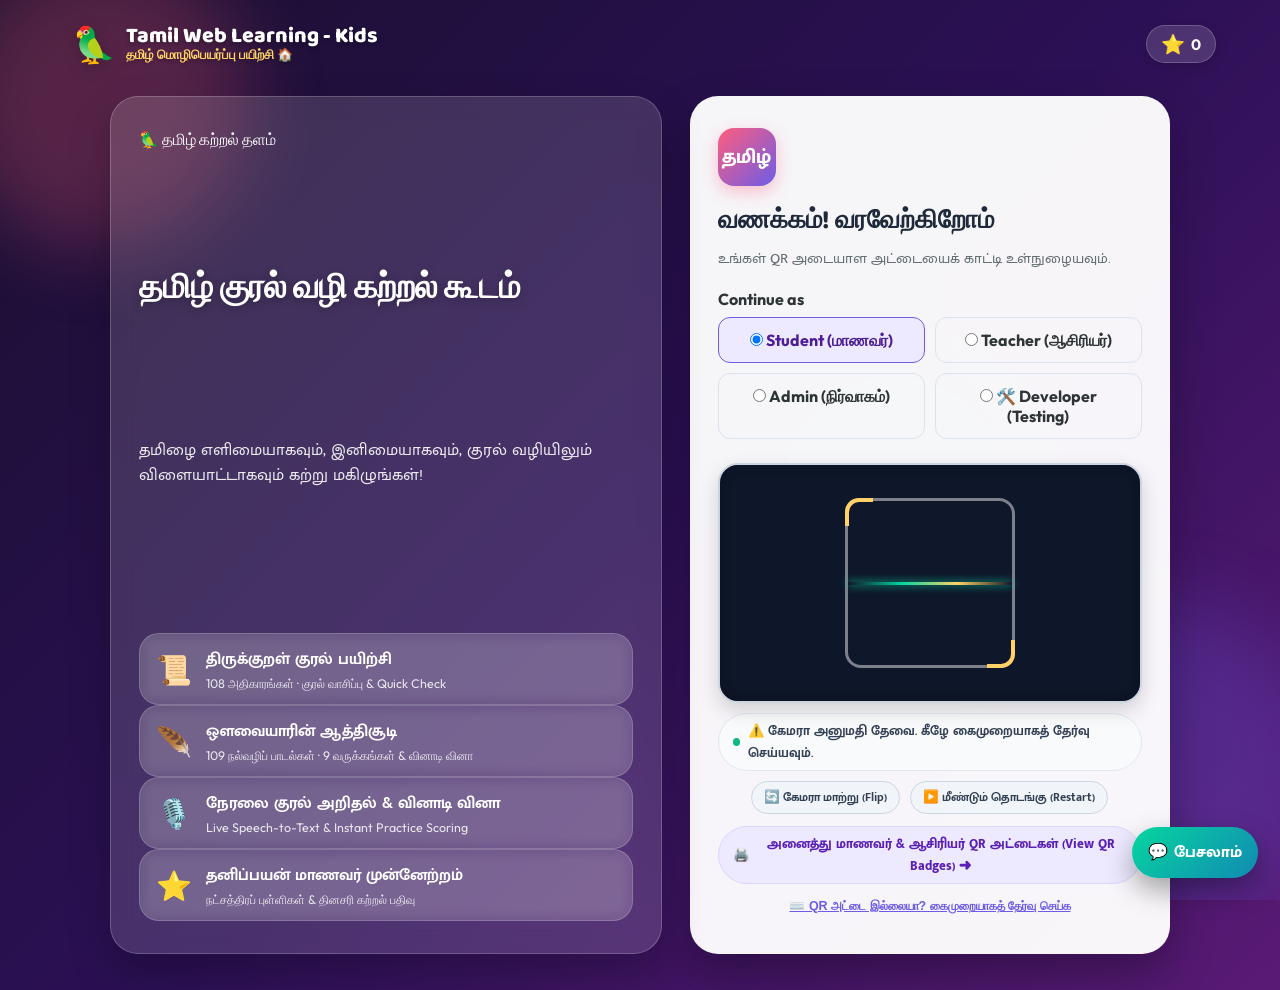
==== index.html @ 30276e11 "Clarify discard-upload controls for teachers and admins" ====
<!DOCTYPE html>
<html lang="ta">
<head>
  <meta charset="UTF-8">
  <meta name="viewport" content="width=device-width, initial-scale=1.0, maximum-scale=1.0, user-scalable=no">
  <meta name="referrer" content="no-referrer">
  <title>Tamil Translate for Kids | தமிழ் குரல் மொழிபெயர்ப்பு</title>
  <meta name="description" content="A fun, voice-interactive Tamil translation learning app for kids aged 7-9 (Grades 1-3). Read English statements and speak the Tamil translation with instant percentage match!">
  <meta name="theme-color" content="#2B1055">

  <!-- CSS Stylesheet -->
  <link rel="stylesheet" href="css/style.css?v=20261004-tts-v5">

  <!-- Favicon -->
  <link rel="icon" href="data:image/svg+xml,<svg xmlns=%22http://www.w3.org/2000/svg%22 viewBox=%220 0 100 100%22><text y=%22.9em%22 font-size=%2290%22>🦜</text></svg>">
</head>
<body>
  <!-- Floating Ambient Bubbles -->
  <div class="bg-bubbles">
    <div class="bubble bubble-1"></div>
    <div class="bubble bubble-2"></div>
    <div class="bubble bubble-3"></div>
  </div>

  <!-- Confetti Canvas -->
  <canvas id="confetti-canvas"></canvas>

  <div class="app-container">
    <!-- Top Header (Clickable Brand to go to Home/Page 1) -->
    <header class="app-header">
      <div class="brand-box" id="brand-home-btn" title="முகப்பு பக்கத்திற்கு செல்ல (Go to Home)">
        <div class="brand-icon">🦜</div>
        <div class="brand-title">
          Tamil Web Learning - Kids
          <span>தமிழ் மொழிபெயர்ப்பு பயிற்சி 🏠</span>
        </div>
      </div>
      <div class="header-right-tools">
        <div class="score-badge" title="Total Stars Earned">
          <span class="star-icon">⭐</span>
          <span id="total-stars-count">0</span>
        </div>
        <button class="header-logout-btn" id="logout-btn" type="button" hidden>Sign out</button>
      </div>
    </header>

    <!-- ================= LOGIN SCREEN (SPLIT 2-COLUMN LAYOUT) ================= -->
    <section class="screen active" id="screen-login">
      <div class="login-layout-wrapper">
        <!-- Left Side: Hero Showcase & Welcome Details -->
        <div class="login-hero-card">
          <div class="login-hero-badge">🦜 தமிழ் கற்றல் தளம்</div>
          <h1 class="login-hero-title">தமிழ் குரல் வழி கற்றல் கூடம்</h1>
          <p class="login-hero-sub">தமிழை எளிமையாகவும், இனிமையாகவும், குரல் வழியிலும் விளையாட்டாகவும் கற்று மகிழுங்கள்!</p>

          <div class="login-hero-features">
            <div class="hero-feature-item">
              <span class="feature-icon">📜</span>
              <div>
                <strong>திருக்குறள் குரல் பயிற்சி</strong>
                <small>108 அதிகாரங்கள் · குரல் வாசிப்பு & Quick Check</small>
              </div>
            </div>
            <div class="hero-feature-item">
              <span class="feature-icon">🪶</span>
              <div>
                <strong>ஔவையாரின் ஆத்திசூடி</strong>
                <small>109 நல்வழிப் பாடல்கள் · 9 வருக்கங்கள் & வினாடி வினா</small>
              </div>
            </div>
            <div class="hero-feature-item">
              <span class="feature-icon">🎙️</span>
              <div>
                <strong>நேரலை குரல் அறிதல் & வினாடி வினா</strong>
                <small>Live Speech-to-Text & Instant Practice Scoring</small>
              </div>
            </div>
            <div class="hero-feature-item">
              <span class="feature-icon">⭐</span>
              <div>
                <strong>தனிப்பயன் மாணவர் முன்னேற்றம்</strong>
                <small>நட்சத்திரப் புள்ளிகள் & தினசரி கற்றல் பதிவு</small>
              </div>
            </div>
          </div>
        </div>

        <!-- Right Side: Neat Login Form Card with Camera QR Scanner -->
        <main class="login-card">
          <div class="login-mark">தமிழ்</div>
          <h2 class="login-card-title">வணக்கம்! வரவேற்கிறோம்</h2>
          <p class="login-card-sub" id="login-card-sub">உங்கள் QR அடையாள அட்டையைக் காட்டி உள்நுழையவும்.</p>
          <fieldset class="role-picker">
            <legend>Continue as</legend>
            <label><input type="radio" name="user-role" value="student" checked> <span>Student (மாணவர்)</span></label>
            <label><input type="radio" name="user-role" value="teacher"> <span>Teacher (ஆசிரியர்)</span></label>
            <label><input type="radio" name="user-role" value="admin"> <span>Admin (நிர்வாகம்)</span></label>
            <label><input type="radio" name="user-role" value="developer"> <span>🛠️ Developer (Testing)</span></label>
          </fieldset>

          <!-- Student Camera QR Scanner Panel -->
          <div id="student-qr-panel">
            <div class="qr-scanner-viewport" id="qr-scanner-viewport">
              <video id="qr-video" playsinline muted autoplay></video>
              <canvas id="qr-canvas" style="display:none;"></canvas>
              <div class="qr-aim-overlay">
                <div class="qr-aim-corners"></div>
                <div class="qr-scan-laser"></div>
              </div>
            </div>

            <div class="qr-scanner-status-box" id="qr-status-box">
              <span class="qr-pulse-dot"></span>
              <span id="qr-scan-status">📸 கேமராவில் உங்கள் QR அடையாள அட்டையைக் காட்டவும்...</span>
            </div>

            <div class="qr-scanner-actions">
              <button type="button" class="qr-action-btn" id="qr-flip-camera-btn">🔄 கேமரா மாற்று (Flip)</button>
              <button type="button" class="qr-action-btn" id="qr-restart-cam-btn">▶️ மீண்டும் தொடங்கு (Restart)</button>
            </div>

            <div class="qr-view-badges-row">
              <a href="students-qr.html" target="_blank" class="qr-link-badge">
                <span>🖨️</span> அனைத்து மாணவர் & ஆசிரியர் QR அட்டைகள் (View QR Badges) ➜
              </a>
            </div>

            <!-- Fallback manual student selector -->
            <div class="manual-login-toggle-wrap">
              <button type="button" class="manual-login-toggle-btn" id="toggle-manual-student-login">
                ⌨️ QR அட்டை இல்லையா? கைமுறையாகத் தேர்வு செய்க
              </button>
            </div>

            <form id="student-login-form" style="display: none;">
              <label for="student-grade">வகுப்பு (Grade / Nilai)</label>
              <select id="student-grade">
                <option value="">Select your grade</option>
                <option value="1">Nilai 1</option>
                <option value="2">Nilai 2</option>
                <option value="3">Nilai 3</option>
                <option value="4">Nilai 4</option>
                <option value="5">Nilai 5</option>
                <option value="6">Nilai 6</option>
                <option value="7">Nilai 7</option>
                <option value="8">Nilai 8</option>
              </select>
              <label for="student-name">மாணவர் பெயர் (Student Name)</label>
              <select id="student-name" disabled>
                <option value="">Select your grade first</option>
              </select>
              <p class="login-message" id="login-message" aria-live="polite"></p>
              <button class="login-continue" type="submit">கற்றலைத் தொடங்கு (Start Learning) 🚀</button>
            </form>
          </div>

          <!-- Teacher Login Panel -->
          <div id="teacher-login-panel" hidden>
            <form id="teacher-login-form">
              <label for="teacher-username">ஆசிரியர் பயனர்பெயர் (Username)</label>
              <input type="text" id="teacher-username" placeholder="teacher" value="teacher" required autocomplete="username">
              <label for="teacher-password">கடவுச்சொல் (Password)</label>
              <input type="password" id="teacher-password" placeholder="TBTA_teacher" value="TBTA_teacher" required autocomplete="current-password">
              <p class="login-message" id="teacher-login-message" aria-live="polite"></p>
              <button class="login-continue" id="teacher-continue-btn" type="submit">ஆசிரியர் உள்நுழைவு (Sign In as Teacher) 🚀</button>
            </form>
            <div style="margin-top: 14px; display: flex; flex-direction: column; gap: 8px; text-align: center;">
              <button type="button" class="qr-action-btn" id="teacher-toggle-cam-btn" style="width: 100%;">
                📸 கேமரா QR ஸ்கேனர் வழி ஆசிரியர் உள்நுழைவு
              </button>
              <a href="students-qr.html#teacher" target="_blank" class="qr-link-badge" style="background: rgba(16, 185, 129, 0.15); border-color: rgba(16, 185, 129, 0.4); color: #065F46;">
                <span>👩‍🏫</span> ஆசிரியர் QR அட்டை பெறுக (Teacher QR Badge) ➜
              </a>
            </div>
          </div>

          <!-- Admin Login Panel with Credentials (admin / TBTA_admin) -->
          <div id="admin-login-panel" hidden>
            <form id="admin-login-form">
              <label for="admin-username">பயனர்பெயர் (Username)</label>
              <input type="text" id="admin-username" placeholder="Enter username (admin)" value="admin" required autocomplete="username">
              <label for="admin-password">கடவுச்சொல் (Password)</label>
              <input type="password" id="admin-password" placeholder="Enter password (TBTA_admin)" value="TBTA_admin" required autocomplete="current-password">
              <p class="login-message" id="admin-login-message" aria-live="polite"></p>
              <button class="login-continue" id="admin-continue-btn" type="submit">நிர்வாக உள்நுழைவு (Sign In as Admin) 🚀</button>
            </form>
            <div style="margin-top: 14px; display: flex; flex-direction: column; gap: 8px; text-align: center;">
              <button type="button" class="qr-action-btn" id="admin-toggle-cam-btn" style="width: 100%;">
                📸 கேமரா QR ஸ்கேனர் வழி நிர்வாக உள்நுழைவு
              </button>
              <a href="clubs-management.html" target="_blank" class="qr-link-badge" style="background: rgba(16, 185, 129, 0.15); border-color: rgba(16, 185, 129, 0.4); color: #065F46;">
                <span>🏛️</span> மாணவர் மன்றப் பதிவுகள் (Club Enrollments) ➜
              </a>
              <a href="students-qr.html#admin" target="_blank" class="qr-link-badge" style="background: rgba(124, 58, 237, 0.15); border-color: rgba(124, 58, 237, 0.4); color: #5B21B6;">
                <span>🛡️</span> நிர்வாக QR அட்டை பெறுக (Admin QR Badge) ➜
              </a>
            </div>
          </div>

          <!-- Developer / Tester Sandbox Login Panel -->
          <div id="developer-login-panel" hidden>
            <div style="background: rgba(99, 102, 241, 0.1); border: 1.5px dashed #6366F1; border-radius: 12px; padding: 12px 14px; margin-bottom: 12px; text-align: left;">
              <div style="font-weight: 800; color: #4338CA; font-size: 0.88rem; margin-bottom: 4px;">🛠️ Developer Test Sandbox (பரிசோதனை நிலை)</div>
              <p style="font-size: 0.78rem; color: #475569; margin: 0; line-height: 1.4;">
                Full testing access to all lessons (Reading Club all PDFs, Thirukkural, Aathichudi) without password. Use this for testing all activities. Can be disabled later.
              </p>
            </div>
            <form id="developer-login-form">
              <label for="dev-username">டெவலப்பர் ID (Developer Username)</label>
              <input type="text" id="dev-username" value="developer" required autocomplete="username">
              <label for="dev-grade">சோதனை வகுப்பு (Test Grade / Nilai)</label>
              <select id="dev-grade">
                <option value="1">Nilai 1</option>
                <option value="2">Nilai 2</option>
                <option value="3" selected>Nilai 3 (Reading Club Test)</option>
                <option value="4">Nilai 4</option>
                <option value="5">Nilai 5</option>
                <option value="6">Nilai 6</option>
                <option value="7">Nilai 7</option>
                <option value="8">Nilai 8</option>
              </select>
              <p class="login-message" id="dev-login-message" aria-live="polite"></p>
              <button class="login-continue" id="dev-continue-btn" type="submit" style="background: linear-gradient(135deg, #4F46E5, #7C3AED);">
                🛠️ டெவலப்பர் சோதனை உள்நுழைவு (Sign In as Developer) ➔
              </button>
            </form>
          </div>
        </main>
      </div>
    </section>

    <!-- ================= PAGE 1: GRADE SELECTION SCREEN ================= -->
    <section class="screen" id="screen-grade">
      <div class="screen-welcome-box">
        <div class="welcome-emoji">👋 🎒</div>
        <h2 class="welcome-title">வணக்கம் குட்டீஸ்!</h2>
        <p class="welcome-sub">உங்கள் வகுப்பைத் தேர்ந்தெடுக்கவும் <br><small>(Select your Grade)</small></p>
      </div>

      <fieldset class="voice-mode-panel" aria-describedby="voice-mode-help" hidden>
        <legend>🎙️ Voice input mode</legend>
        <div class="voice-mode-options" id="voice-mode-options">
          <label class="voice-mode-option">
            <input type="radio" name="voice-mode" value="ta-IN" checked>
            <span>Tamil<br><small>ta-IN</small></span>
          </label>
          <label class="voice-mode-option">
            <input type="radio" name="voice-mode" value="en-US">
            <span>English<br><small>en-US</small></span>
          </label>
          <label class="voice-mode-option">
            <input type="radio" name="voice-mode" value="device">
            <span>Device language<br><small id="device-language-label">Device default</small></span>
          </label>
        </div>
        <p id="voice-mode-help">Choose Tamil first for Tamil answers. Your choice is saved on this device.</p>
      </fieldset>

      <div class="heritage-grid" style="margin-bottom: 14px;">
        <button class="heritage-home-card" id="open-kural-btn">
          <span class="heritage-icon">📜</span><span><strong>திருக்குறள் பயிற்சி</strong><small>Read, listen, and practise Thirukkural</small></span><span>➜</span>
        </button>
        <button class="heritage-home-card aathichudi-theme" id="open-aathichudi-btn">
          <span class="heritage-icon">🪶</span><span><strong>ஆத்திசூடி பயிற்சி</strong><small>Avvaiyar's 109 verses by letter sections</small></span><span>➜</span>
        </button>
      </div>

      <div class="grade-cards-grid">
        <!-- Grade 1 Card -->
        <button class="grade-card" data-grade="1" id="card-grade-1">
          <div class="grade-card-icon">🌟</div>
          <div class="grade-card-body">
            <h3 class="grade-card-title">1st Grade</h3>
            <div class="grade-card-tamil">1-ஆம் வகுப்பு</div>
            <div class="grade-card-tag">Age 6-7 • Basic Words</div>
          </div>
          <div class="grade-card-arrow">➔</div>
        </button>

        <!-- Grade 2 Card -->
        <button class="grade-card" data-grade="2" id="card-grade-2">
          <div class="grade-card-icon">🚀</div>
          <div class="grade-card-body">
            <h3 class="grade-card-title">2nd Grade</h3>
            <div class="grade-card-tamil">2-ஆம் வகுப்பு</div>
            <div class="grade-card-tag">Age 7-8 • Fun Actions</div>
          </div>
          <div class="grade-card-arrow">➔</div>
        </button>

        <!-- Grade 3 Card -->
        <button class="grade-card" data-grade="3" id="card-grade-3">
          <div class="grade-card-icon">👑</div>
          <div class="grade-card-body">
            <h3 class="grade-card-title">3rd Grade</h3>
            <div class="grade-card-tamil">3-ஆம் வகுப்பு</div>
            <div class="grade-card-tag">Age 8-9 • Full Statements</div>
          </div>
          <div class="grade-card-arrow">➔</div>
        </button>

        <button class="grade-card" data-grade="4" id="card-grade-4"><div class="grade-card-icon">📚</div><div class="grade-card-body"><h3 class="grade-card-title">4th Grade</h3><div class="grade-card-tamil">4-ஆம் வகுப்பு</div><div class="grade-card-tag">Age 9-10 • Descriptive Sentences</div></div><div class="grade-card-arrow">➜</div></button>
        <button class="grade-card" data-grade="5" id="card-grade-5"><div class="grade-card-icon">🔎</div><div class="grade-card-body"><h3 class="grade-card-title">5th Grade</h3><div class="grade-card-tamil">5-ஆம் வகுப்பு</div><div class="grade-card-tag">Age 10-11 • Rich Vocabulary</div></div><div class="grade-card-arrow">➜</div></button>
        <button class="grade-card" data-grade="6" id="card-grade-6"><div class="grade-card-icon">🧠</div><div class="grade-card-body"><h3 class="grade-card-title">6th Grade</h3><div class="grade-card-tamil">6-ஆம் வகுப்பு</div><div class="grade-card-tag">Age 11-12 • Ideas & Reasons</div></div><div class="grade-card-arrow">➜</div></button>
        <button class="grade-card" data-grade="7" id="card-grade-7"><div class="grade-card-icon">🌱</div><div class="grade-card-body"><h3 class="grade-card-title">7th Grade</h3><div class="grade-card-tamil">7-ஆம் வகுப்பு</div><div class="grade-card-tag">Age 12-13 • Expressive Language</div></div><div class="grade-card-arrow">➜</div></button>
        <button class="grade-card" data-grade="8" id="card-grade-8"><div class="grade-card-icon">🏆</div><div class="grade-card-body"><h3 class="grade-card-title">8th Grade</h3><div class="grade-card-tamil">8-ஆம் வகுப்பு</div><div class="grade-card-tag">Age 13-14 • Confident Communication</div></div><div class="grade-card-arrow">➜</div></button>
      </div>
    </section>

    <!-- ================= THIRUKKURAL PRACTICE & QUICK CHECK ================= -->
    <section class="screen" id="screen-kural">
      <div class="screen-nav-bar compact">
        <button class="screen-back-btn" id="back-from-kural-btn">◀ மாணவர் முகப்பு</button>
        <div class="current-grade-badge">📜 திருக்குறள் கூடம்</div>
      </div>

      <!-- Studio Mode Switcher Tabs -->
      <div class="studio-mode-tabs">
        <button class="studio-tab-btn active" id="kural-tab-read-btn">
          🎙️ குரல் வாசிப்புப் பயிற்சி (Voice Reading)
        </button>
        <button class="studio-tab-btn" id="kural-tab-quiz-btn">
          ⚡ தினசரி வினாடி வினா (Daily Quick Check)
        </button>
      </div>

      <div class="rc-browser compact">
        <label for="rc-difficulty-select">Student level</label>
        <select id="rc-difficulty-select">
          <option value="easy">Easy</option><option value="medium" selected>Medium</option><option value="hard">Hard</option>
        </select>
        <small>Read every word correctly to pass. Incomplete words need another try.</small>
      </div>
      <!-- READ VIEW -->
      <div class="studio-view" id="kural-read-view">
        <div class="kural-browser compact" aria-label="Thirukkural topic chooser">
          <label for="kural-paal-select">பால்</label>
          <select id="kural-paal-select">
            <option value="1">அறத்துப்பால்</option>
            <option value="2">பொருட்பால்</option>
          </select>
          <label for="kural-chapter-select">அதிகாரம்</label>
          <select id="kural-chapter-select"><option>குறள்களை ஏற்றுகிறது…</option></select>
        </div>
        <main class="kural-card compact">
          <div class="kural-number" id="kural-number">குறள் 1</div>
          <p class="kural-text" id="kural-text"></p>
          <p class="kural-meaning" id="kural-meaning"></p>
          <div class="kural-actions">
            <button class="listen-ta-btn" id="listen-kural-btn">🔊 கேளுங்கள்</button>
            <button class="kural-mic-btn" id="kural-mic-btn">🎙️ வாசிக்கத் தொடங்கு</button>
          </div>

          <!-- Live Speech-to-Text Transcript -->
          <div class="kural-transcript-card compact">
            <div class="kural-transcript-label">நீங்கள் பேசியது (Live speech transcript):</div>
            <div class="kural-spoken empty" id="kural-spoken">மைக்ரோஃபோனை அழுத்தி குறளை வாசியுங்கள்...</div>
          </div>

          <div class="kural-result" id="kural-result" aria-live="polite">மைக்ரோஃபோனை அழுத்தி குறளை வாசியுங்கள்.</div>

          <!-- Manual typing fallback -->
          <div class="kural-manual-box compact">
            <input type="text" id="kural-manual-input" placeholder="தமிழில் தட்டச்சு செய்யவும் (Type kural)..." aria-label="Type kural in Tamil">
            <button id="kural-manual-submit" type="button">சரிபார் (Test)</button>
          </div>

          <!-- Bottom Navigation inside card to stay completely visible on one screen -->
          <div class="studio-card-nav">
            <button class="nav-btn" id="prev-kural-btn">◀ முந்தைய குறள்</button>
            <button class="nav-btn primary" id="next-kural-btn">அடுத்த குறள் ▶</button>
          </div>
        </main>
      </div>

      <!-- QUIZ VIEW -->
      <div class="studio-view" id="kural-quiz-view" style="display: none;">
        <main class="quiz-card" id="kural-quiz-card">
          <div class="quiz-progress-bar-wrap">
            <div class="quiz-progress-header">
              <span id="kural-quiz-step-label">கேள்வி 1 / 5</span>
              <span id="kural-quiz-score-badge">⭐ 0 புள்ளிகள்</span>
            </div>
            <div class="quiz-track"><div class="quiz-bar" id="kural-quiz-bar" style="width: 20%;"></div></div>
          </div>
          <div class="quiz-badge" id="kural-quiz-badge">குறளை நிறைவு செய்க</div>
          <div class="quiz-question-box">
            <h3 class="quiz-question-text" id="kural-quiz-question">கேள்வி ஏற்றப்படுகிறது...</h3>
            <button class="listen-quiz-btn" id="kural-quiz-audio-btn" title="கேள்வியைக் கேட்கவும்">🔊 கேளுங்கள்</button>
          </div>
          <div class="quiz-options-grid" id="kural-quiz-options">
            <!-- Dynamically populated options -->
          </div>
          <div class="quiz-feedback-box" id="kural-quiz-feedback" style="display: none;"></div>
          <div class="quiz-bottom-actions">
            <button class="quiz-next-btn" id="kural-quiz-next-btn" disabled>அடுத்த கேள்வி ▶</button>
          </div>
        </main>
      </div>
    </section>

    <!-- ================= AATHICHUDI PRACTICE & QUICK CHECK ================= -->
    <section class="screen" id="screen-aathichudi">
      <div class="screen-nav-bar compact">
        <button class="screen-back-btn" id="back-from-aathichudi-btn">◀ மாணவர் முகப்பு</button>
        <div class="current-grade-badge">🪶 ஆத்திசூடி கூடம்</div>
      </div>

      <!-- Studio Mode Switcher Tabs -->
      <div class="studio-mode-tabs">
        <button class="studio-tab-btn active" id="aathichudi-tab-read-btn">
          🎙️ குரல் வாசிப்புப் பயிற்சி (Voice Reading)
        </button>
        <button class="studio-tab-btn" id="aathichudi-tab-quiz-btn">
          ⚡ தினசரி வினாடி வினா (Daily Quick Check)
        </button>
      </div>

      <div class="rc-browser compact">
        <label for="rc-difficulty-select">Student level</label>
        <select id="rc-difficulty-select">
          <option value="easy">Easy</option><option value="medium" selected>Medium</option><option value="hard">Hard</option>
        </select>
        <small>Read every word correctly to pass. Incomplete words need another try.</small>
      </div>
      <!-- READ VIEW -->
      <div class="studio-view" id="aathichudi-read-view">
        <div class="aathichudi-browser compact" aria-label="Aathichudi section and verse chooser">
          <label for="aathichudi-section-select">வருக்கம்</label>
          <select id="aathichudi-section-select">
            <option value="all">அனைத்து பாடல்கள் (All 109)</option>
          </select>
          <label for="aathichudi-verse-select">பாடல்</label>
          <select id="aathichudi-verse-select">
            <option>பாடல்களை ஏற்றுகிறது…</option>
          </select>
        </div>

        <main class="aathichudi-card compact">
          <div class="aathichudi-number" id="aathichudi-number">பாடல் 1 · உயிர் வருக்கம்</div>
          <h1 class="aathichudi-text" id="aathichudi-text">அறம் செய விரும்பு</h1>
          <p class="aathichudi-meaning-ta" id="aathichudi-meaning-ta"></p>
          <p class="aathichudi-meaning-en" id="aathichudi-meaning-en"></p>
          <div class="aathichudi-actions">
            <button class="listen-ta-btn" id="listen-aathichudi-btn">🔊 கேளுங்கள்</button>
            <button class="aathichudi-mic-btn" id="aathichudi-mic-btn">🎙️ வாசிக்கத் தொடங்கு</button>
          </div>

          <!-- Live Speech-to-Text Transcript -->
          <div class="kural-transcript-card compact">
            <div class="kural-transcript-label">நீங்கள் பேசியது (Live speech transcript):</div>
            <div class="kural-spoken empty" id="aathichudi-spoken">மைக்ரோஃபோனை அழுத்தி ஆத்திசூடியை வாசியுங்கள்...</div>
          </div>

          <div class="aathichudi-result" id="aathichudi-result" aria-live="polite">மைக்ரோஃபோனை அழுத்தி ஆத்திசூடியை வாசியுங்கள்.</div>

          <!-- Manual typing fallback -->
          <div class="aathichudi-manual-box compact">
            <input type="text" id="aathichudi-manual-input" placeholder="தமிழில் தட்டச்சு செய்யவும் (Type Aathichudi)..." aria-label="Type Aathichudi in Tamil">
            <button id="aathichudi-manual-submit" type="button">சரிபார் (Test)</button>
          </div>

          <!-- Integrated Navigation inside card to stay completely visible on one screen -->
          <div class="studio-card-nav">
            <button class="nav-btn" id="prev-aathichudi-btn">◀ முந்தைய பாடல்</button>
            <button class="nav-btn primary" id="next-aathichudi-btn">அடுத்த பாடல் ▶</button>
          </div>
        </main>
      </div>

      <!-- QUIZ VIEW -->
      <div class="studio-view" id="aathichudi-quiz-view" style="display: none;">
        <main class="quiz-card" id="aathichudi-quiz-card">
          <div class="quiz-progress-bar-wrap">
            <div class="quiz-progress-header">
              <span id="aathichudi-quiz-step-label">கேள்வி 1 / 5</span>
              <span id="aathichudi-quiz-score-badge">⭐ 0 புள்ளிகள்</span>
            </div>
            <div class="quiz-track"><div class="quiz-bar" id="aathichudi-quiz-bar" style="width: 20%;"></div></div>
          </div>
          <div class="quiz-badge" id="aathichudi-quiz-badge">நல்வழி நீதி</div>
          <div class="quiz-question-box">
            <h3 class="quiz-question-text" id="aathichudi-quiz-question">கேள்வி ஏற்றப்படுகிறது...</h3>
            <button class="listen-quiz-btn" id="aathichudi-quiz-audio-btn" title="கேள்வியைக் கேட்கவும்">🔊 கேளுங்கள்</button>
          </div>
          <div class="quiz-options-grid" id="aathichudi-quiz-options">
            <!-- Dynamically populated options -->
          </div>
          <div class="quiz-feedback-box" id="aathichudi-quiz-feedback" style="display: none;"></div>
          <div class="quiz-bottom-actions">
            <button class="quiz-next-btn" id="aathichudi-quiz-next-btn" disabled>அடுத்த கேள்வி ▶</button>
          </div>
        </main>
      </div>
    </section>

    <!-- ================= READING CLUB (வாசிப்பு மன்றம்) & QUICK CHECK ================= -->
    <section class="screen" id="screen-reading-club">
      <div class="screen-nav-bar compact">
        <button class="screen-back-btn" id="back-from-rc-btn">◀ மாணவர் முகப்பு</button>
        <div class="current-grade-badge">📖 வாசிப்பு மன்றம் (Reading Club)</div>
      </div>

      <!-- ================= PDF PACKAGE SELECTOR AT THE TOP ================= -->
      <div class="rc-pdf-selection-card">
        <div class="rc-pdf-header-row">
          <div class="rc-pdf-label-group">
            <span class="rc-pdf-icon">📑</span>
            <div>
              <label for="rc-pdf-select" class="rc-pdf-title">பயில வேண்டிய PDF பாடம் (Select PDF / Lesson to Study):</label>
              <div class="rc-pdf-sub-text">நீங்கள் படிக்க விரும்பும் PDF பாடத்தைத் தேர்ந்தெடுக்கவும்</div>
            </div>
          </div>
          <div class="rc-pdf-actions-wrap">
            <a href="#" id="rc-view-pdf-link" target="_blank" class="rc-view-pdf-link-btn" style="display: none;">
              <span>👁️</span> அசல் PDF காண்க (View PDF)
            </a>
          </div>
        </div>

        <div class="rc-pdf-dropdown-row">
          <select id="rc-pdf-select" class="rc-pdf-select-field">

            <option value="pdf-stage2-simple">📕 Stage 2 - எளிய நிலை (Stage2_Simple.pdf)</option>
            <option value="pdf-stage2-intermediate">📗 Stage 2 - நடுத்தர நிலை (Stage2_Intermediate.pdf)</option>
            <option value="pdf-stage2-complex">📘 Stage 2 - உயர் நிலை (Stage2_Complex.pdf)</option>
            <option value="pdf-stage2-assign3">📙 Stage 2 - ஒப்படைப்பு 3 (Stage 2-Assignment 3.pdf)</option>
            <option value="pdf-stage2-activity">📓 Stage 2 - செயல்பாட்டுப் பகுதி (Stage2_Activity part.pdf)</option>
          </select>
        </div>

        <!-- Active PDF Unit Progress Bar (Shown when a PDF is selected) -->
        <div class="rc-unit-progress-container" id="rc-unit-progress-bar-wrap" style="display: none;">
          <div class="rc-unit-progress-header">
            <span class="rc-unit-title" id="rc-unit-pdf-title">Stage2_Simple.pdf</span>
            <span class="rc-unit-step-label" id="rc-unit-step-count">வினா 1 / 14</span>
            <span class="rc-unit-score-badge" id="rc-unit-score-badge">⭐ 0 நட்சத்திரங்கள்</span>
          </div>
          <div class="rc-unit-track">
            <div class="rc-unit-bar" id="rc-unit-progress-bar" style="width: 7%;"></div>
          </div>
        </div>

        <!-- Multi-Section Filter & Navigation Bar (Shown when current PDF has sections) -->
        <div class="rc-pdf-sections-container" id="rc-pdf-sections-wrap" style="display: none;">
          <div class="rc-pdf-sections-header">
            <span class="rc-sections-label">📚 பாடப் பிரிவுகள் (Sections):</span>
            <span class="rc-sections-sub" id="rc-sections-count-lbl">7 பிரிவுகள்</span>
          </div>
          <div class="rc-pdf-sections-bar" id="rc-pdf-sections-bar">
            <!-- Dynamically populated section buttons -->
          </div>
        </div>
      </div>



      <div class="rc-browser compact">
        <label for="rc-difficulty-select">Student level</label>
        <select id="rc-difficulty-select">
          <option value="easy">Easy</option><option value="medium" selected>Medium</option><option value="hard">Hard</option>
        </select>
        <small>Read every word correctly to pass. Incomplete words need another try.</small>
      </div>
      <!-- READ VIEW -->
      <div class="studio-view" id="rc-read-view">
        <div class="rc-browser compact" id="rc-default-browser" aria-label="Reading Club filter chooser">
          <label for="rc-grade-select">வகுப்பு (Nilai)</label>
          <select id="rc-grade-select">
            <option value="1">Nilai 1</option>
            <option value="2">Nilai 2</option>
            <option value="3">Nilai 3</option>
            <option value="4">Nilai 4</option>
            <option value="5">Nilai 5</option>
            <option value="6">Nilai 6</option>
            <option value="7">Nilai 7</option>
            <option value="8">Nilai 8</option>
          </select>
          <label for="rc-level-select">பயிற்சி நிலை (Level)</label>
          <select id="rc-level-select">
            <option value="all">அனைத்துப் பயிற்சிகளும் (All Levels)</option>
            <option value="simple">🌟 எளிய நிலை (Simple - Short Phrases & Stories)</option>
            <option value="intermediate">🚀 நடுத்தர நிலை (Intermediate - Keywords & Stories)</option>
            <option value="complex">🏆 உயர் நிலை (Complex - Sentences & Stories)</option>
            <option value="2-words">2 சொற்கள் (2 Words)</option>
            <option value="3-words">3 சொற்கள் (3 Words)</option>
            <option value="4-words">4+ சொற்கள் (4+ Words)</option>
          </select>
          <label for="rc-sentence-select">தொடர் / கதை</label>
          <select id="rc-sentence-select">
            <option>தொடர்களை ஏற்றுகிறது…</option>
          </select>
        </div>

        <main class="rc-card compact" id="rc-main-card">
          <div class="rc-header-meta">
            <span class="rc-number" id="rc-sentence-number">Nilai 1 · தொடர் 1</span>
            <span class="rc-level-pill-badge" id="rc-level-tag">இரு சொல் தொடர்</span>
          </div>

          <!-- Story Passage Context Box (Shown when the question is part of a story) -->
          <div class="rc-story-context-box" id="rc-story-context-box" style="display: none;">
            <div class="story-header-row">
              <span class="story-badge" id="rc-story-badge">📖 சிறுகதை (Story Passage)</span>
              <button type="button" class="btn-listen-story" id="rc-story-audio-btn">🔊 கதையைக் கேளுங்கள்</button>
            </div>
            <h3 class="story-title" id="rc-story-title">கதை 1: நாய்</h3>
            <p class="story-passage-text" id="rc-story-text">இது ஒரு நாய்...</p>
          </div>

          <!-- Question / Target Header -->
          <div class="rc-question-header" id="rc-question-header" style="display: none;">
            <span class="rc-question-badge" id="rc-question-badge">❓ கேள்வி 1</span>
          </div>

          <h1 class="rc-text-ta" id="rc-sentence-ta">பாடம் படி</h1>
          <p class="rc-meaning-en" id="rc-meaning-en">Read the lesson</p>
          <p class="rc-translit" id="rc-translit">Paadam padi</p>

          <!-- Voice Reading Prompt (Speech-to-Score, No Options) -->
          <div class="rc-voice-reading-instruction-card">
            <span class="rc-vri-icon">🎙️</span>
            <div class="rc-vri-text">
              <strong>குரல் வாசிப்புப் பயிற்சி (Speak & Read Aloud):</strong> 'வாசிக்கத் தொடங்கு' பொத்தானை அழுத்தி, மேலே உள்ள தமிழ்ச் சொற்களை சத்தமாக வாசிக்கவும்! முழு மதிப்பெண் பெற பேசவும்.
            </div>
          </div>

          <div class="rc-actions">
            <button class="listen-ta-btn" id="listen-rc-btn">🔊 கேளுங்கள்</button>
            <button class="rc-mic-btn" id="rc-mic-btn">🎙️ வாசிக்கத் தொடங்கு</button>
          </div>

          <!-- Live Speech-to-Text Transcript -->
          <div class="kural-transcript-card compact">
            <div class="kural-transcript-label">நீங்கள் பேசியது (Live speech transcript):</div>
            <div class="kural-spoken empty" id="rc-spoken">மைக்ரோஃபோனை அழுத்தி வாசியுங்கள்...</div>
          </div>

          <div class="rc-result" id="rc-result" aria-live="polite">மைக்ரோஃபோனை அழுத்தி வாசியுங்கள்.</div>



          <!-- Integrated Navigation inside card to stay completely visible on one screen -->
          <div class="studio-card-nav">
            <button class="nav-btn" id="prev-rc-btn">◀ முந்தைய வினா</button>
            <button class="nav-btn primary" id="next-rc-btn">அடுத்த வினா ▶</button>
          </div>
        </main>

        <!-- PDF Completed Celebration Card -->
        <div class="rc-pdf-completed-card" id="rc-pdf-completed-card" style="display: none;">
          <div class="completed-icon">🏆 🎉</div>
          <h2 class="completed-title">அற்புதம்! வாழ்த்துகள்!</h2>
          <p class="completed-sub" id="rc-completed-pdf-name">நீங்கள் இந்த PDF பாடத்தின் அனைத்து வினாக்களையும் வெற்றிகரமாக முடித்துவிட்டீர்கள்!</p>
          <div class="completed-stats-row">
            <div class="completed-stat-box">
              <span class="stat-big-val" id="rc-completed-count">14 / 14</span>
              <span class="stat-small-lbl">முடித்த வினாக்கள்</span>
            </div>
            <div class="completed-stat-box">
              <span class="stat-big-val" id="rc-completed-stars">⭐ 0</span>
              <span class="stat-small-lbl">பெற்ற நட்சத்திரங்கள்</span>
            </div>
            <div class="completed-stat-box">
              <span class="stat-big-val" id="rc-completed-score">100%</span>
              <span class="stat-small-lbl">சராசரி துல்லியம்</span>
            </div>
          </div>
          <div class="completed-actions-row">
            <button type="button" class="btn-repeat-pdf" id="rc-repeat-pdf-btn">🔄 மீண்டும் பயிற்சி செய்க</button>
            <button type="button" class="btn-next-pdf" id="rc-next-pdf-btn">📑 அடுத்த PDF பாடத்திற்குச் செல்க ➜</button>
          </div>
        </div>
      </div>

      <!-- QUIZ VIEW -->
      <div class="studio-view" id="rc-quiz-view" style="display: none;">
        <main class="quiz-card" id="rc-quiz-card">
          <div class="quiz-progress-bar-wrap">
            <div class="quiz-progress-header">
              <span id="rc-quiz-step-label">கேள்வி 1 / 5</span>
              <span id="rc-quiz-score-badge">⭐ 0 புள்ளிகள்</span>
            </div>
            <div class="quiz-track"><div class="quiz-bar" id="rc-quiz-bar" style="width: 20%;"></div></div>
          </div>
          <div class="quiz-badge" id="rc-quiz-badge">வாசிப்பு வினாடி வினா</div>
          <div class="quiz-question-box">
            <h3 class="quiz-question-text" id="rc-quiz-question">கேள்வி ஏற்றப்படுகிறது...</h3>
            <button class="listen-quiz-btn" id="rc-quiz-audio-btn" title="கேள்வியைக் கேட்கவும்">🔊 கேளுங்கள்</button>
          </div>
          <div class="quiz-options-grid" id="rc-quiz-options">
            <!-- Dynamically populated options -->
          </div>
          <div class="quiz-feedback-box" id="rc-quiz-feedback" style="display: none;"></div>
          <div class="quiz-bottom-actions">
            <button class="quiz-next-btn" id="rc-quiz-next-btn" disabled>அடுத்த கேள்வி ▶</button>
          </div>
        </main>
      </div>
    </section>

    <!-- ================= PAGE 2: STUDENT DASHBOARD & TOPIC SELECTION SCREEN ================= -->
    <section class="screen" id="screen-topic">
      <div class="student-dashboard-split-layout">
        <!-- LEFT SIDEBAR: Student Profile, Dynamic Tamil Greeting & Activity Stats -->
        <aside class="student-sidebar-card">
          <div class="student-avatar" id="student-avatar">🎓</div>
          <div class="student-greeting-box">
            <!-- Dynamic 1-liner time-based greeting in Tamil -->
            <h2 class="student-greeting-text" id="student-greeting-text">வணக்கம்!</h2>
            <p class="student-status-text" id="student-status-text">இன்றைய தமிழ் பயிற்சிகளைத் தொடங்குங்கள் 🚀</p>
          </div>

          <div class="student-grade-pill" id="student-grade-badge">
            🌟 Nilai 1 (1-ஆம் வகுப்பு)
          </div>

          <!-- Student Activity Stats Panel -->
          <div class="student-stats-panel">
            <h4 class="stats-panel-title">📊 இன்றைய சாதனைகள்</h4>
            <div class="student-stats-vertical-grid">
              <div class="student-stat-pill">
                <span class="stat-icon">⭐</span>
                <div class="stat-data">
                  <strong id="stat-stars-count">0</strong>
                  <small>நட்சத்திரங்கள் (Stars)</small>
                </div>
              </div>
              <div class="student-stat-pill">
                <span class="stat-icon">📜</span>
                <div class="stat-data">
                  <strong id="stat-kural-count">0</strong>
                  <small>திருக்குறள் பயின்றவை</small>
                </div>
              </div>
              <div class="student-stat-pill">
                <span class="stat-icon">🪶</span>
                <div class="stat-data">
                  <strong id="stat-aathichudi-count">0</strong>
                  <small>ஆத்திசூடி பயின்றவை</small>
                </div>
              </div>
              <div class="student-stat-pill">
                <span class="stat-icon">📖</span>
                <div class="stat-data">
                  <strong id="stat-rc-count">0</strong>
                  <small>வாசிப்பு மன்றத் தொடர்கள்</small>
                </div>
              </div>
              <div class="student-stat-pill">
                <span class="stat-icon">⚡</span>
                <div class="stat-data">
                  <strong id="stat-quiz-count">0</strong>
                  <small>Quick Check நிறைவு</small>
                </div>
              </div>
            </div>
          </div>

          <!-- Quick Navigation Actions -->
          <div class="student-sidebar-actions">
            <button class="sidebar-btn" id="back-to-grade-btn">
              <span>◀️</span> வகுப்பை மாற்று
            </button>
            <button class="sidebar-btn logout" id="student-sidebar-logout-btn">
              <span>🚪</span> வெளியேறு (Logout)
            </button>
          </div>
        </aside>

        <!-- RIGHT MAIN AREA: Heritage Studios & Topic Flashcards -->
        <main class="student-main-content">
          <!-- Featured Heritage Studios (Thirukkural & Aathichudi) -->
          <div class="featured-heritage-box">
            <div class="featured-heritage-title">⭐ சிறப்புப் பாரம்பரியப் பயிற்சிகள் (Heritage Studios):</div>
            <div class="heritage-studios-grid">
              <!-- Thirukkural Studio Card -->
              <div class="heritage-studio-card kural-theme">
                <div class="studio-card-head">
                  <span class="studio-icon">📜</span>
                  <div>
                    <h3 class="studio-title">திருக்குறள் கூடம்</h3>
                    <span class="studio-tag">108 அதிகாரங்கள் · குரல் வாசிப்பு & வினாடி வினா</span>
                  </div>
                </div>
                <p class="studio-desc">அருமையான குறள்களைக் கேட்டு, பேசிப் பழகவும்; உடனடி Quick Check மூலம் உங்கள் அறிவைச் சோதிக்கவும்!</p>
                <div class="studio-action-row">
                  <button class="studio-btn primary" id="open-kural-topic-btn">
                    <span>🎙️</span> குரல் வாசிப்பு
                  </button>
                  <button class="studio-btn quiz-btn" id="open-kural-quiz-btn">
                    <span>⚡</span> Quick Check
                  </button>
                </div>
              </div>

              <!-- Aathichudi Studio Card -->
              <div class="heritage-studio-card aathichudi-theme">
                <div class="studio-card-head">
                  <span class="studio-icon">🪶</span>
                  <div>
                    <h3 class="studio-title">ஔவையாரின் ஆத்திசூடி</h3>
                    <span class="studio-tag">109 நல்வழிப் பாடல்கள் · 9 வருக்கங்கள்</span>
                  </div>
                </div>
                <p class="studio-desc">உயிர் முதல் வகர வருக்கம் வரையிலான அனைத்து 109 பாடல்களையும் வாசித்து, வினாடி வினாவில் வெல்லுங்கள்!</p>
                <div class="studio-action-row">
                  <button class="studio-btn primary" id="open-aathichudi-topic-btn">
                    <span>🎙️</span> குரல் வாசிப்பு
                  </button>
                  <button class="studio-btn quiz-btn" id="open-aathichudi-quiz-btn">
                    <span>⚡</span> Quick Check
                  </button>
                </div>
              </div>

              <!-- Reading Club Studio Card -->
              <div class="heritage-studio-card reading-club-theme">
                <div class="studio-card-head">
                  <span class="studio-icon">📖</span>
                  <div>
                    <h3 class="studio-title">வாசிப்பு மன்றம் (Reading Club)</h3>
                    <span class="studio-tag">Nilai 1-8 · 2, 3, 4 சொல் தொடர்கள்</span>
                  </div>
                </div>
                <p class="studio-desc">எளிய வாக்கியங்கள் மூலம் சரளமாகத் தமிழில் வாசிக்கப் பழகவும்!</p>
                <div class="studio-action-row">
                  <button class="studio-btn primary" id="open-rc-topic-btn">
                    <span>🎙️</span> குரல் வாசிப்பு
                  </button>

                </div>
              </div>
            </div>
          </div>

          <details id="school-topic-section" hidden><summary class="topics-section-divider">📖 School Topic</summary>

          <!-- Visible 2-Column Topic Grid -->
          <div class="topics-grid" id="topics-grid">
            <!-- Generated by JavaScript for complete visibility -->
          </div></details>
        </main>
      </div>
    </section>

    <!-- ================= PAGE 3: PRACTICE / FLASHCARD SCREEN ================= -->
    <section class="screen" id="screen-practice">
      <!-- Practice Screen Top Navigation Breadcrumb & Mode Selector -->
      <div class="screen-nav-bar compact">
        <button class="screen-back-btn" id="back-to-topics-btn">
          <span>◀️</span> தலைப்புகள் (Topics)
        </button>
        <div class="practice-top-mode-row">
          <div class="mode-pills">
            <button class="mode-pill" data-mode="easy" id="mode-easy" title="Pass threshold 50%">Easy (50%)</button>
            <button class="mode-pill active" data-mode="medium" id="mode-medium" title="Pass threshold 70%">Medium (70%)</button>
            <button class="mode-pill" data-mode="hard" id="mode-hard" title="Pass threshold 85%">Hard (85%)</button>
          </div>
        </div>
        <div class="current-grade-badge" id="practice-grade-badge">
          🌟 1st Grade
        </div>
      </div>

      <!-- Flashcard Wrapper -->
      <main class="card-wrapper compact">
        <div class="flashcard compact" id="main-flashcard">
          <!-- Card Top Details -->
          <div class="card-top-bar">
            <div class="card-cat-badge" id="card-cat-badge">
              🌅 Daily Habits
            </div>
            <div class="card-index" id="card-index-label">
              1 / 12
            </div>
          </div>

          <!-- English Statement Box -->
          <div class="sentence-box compact">
            <h1 class="english-sentence" id="english-text">
              Good morning, Amma.
            </h1>
            <div class="sentence-action-row">
              <button class="listen-en-btn" id="listen-en-btn" aria-label="Listen to English pronunciation">
                <span>🔊</span> Listen English
              </button>
            </div>
          </div>

          <!-- Kids Microphone Voice Action & Live Transcript Row -->
          <div class="practice-mic-row">
            <div class="mic-button-wrapper">
              <button class="mic-btn compact" id="mic-btn" aria-label="Start recording spoken Tamil" title="Tap and speak in Tamil">
                🎙️
              </button>
              <div class="mic-waves"></div>
            </div>
            <div class="transcript-card compact">
              <div class="transcript-label">நீங்கள் பேசியது (What you said):</div>
              <div class="spoken-text empty" id="spoken-text-display">
                மைக் தொட்டு தமிழில் பேசவும்...
              </div>
            </div>
          </div>

          <!-- Validation & Percentage Matching Meter -->
          <div class="validation-zone compact" id="validation-zone">
            <div class="match-header">
              <div class="match-percent-box">
                <span class="match-number" id="match-number">0%</span>
                <span class="match-unit">பொருத்தம் (Match)</span>
              </div>
              <div class="feedback-msg" id="feedback-msg">
                மிக நன்று!
              </div>
              <div class="stars-display">
                <span class="star">☆</span>
                <span class="star">☆</span>
                <span class="star">☆</span>
              </div>
            </div>
            <div class="progress-bar-bg">
              <div class="progress-bar-fill" id="progress-bar-fill"></div>
            </div>
          </div>

          <!-- Tamil Answer Reveal & Pronunciation Player -->
          <div class="answer-section compact">
            <div class="answer-header">
              <span class="answer-title">💡 Tamil Answer (பதில்)</span>
              <button class="reveal-btn" id="reveal-answer-btn">பதில் பார்க்க (Show) 👁️</button>
            </div>
            <div class="tamil-answer-content" id="tamil-answer-content">
              <div class="tamil-answer-flex">
                <div>
                  <div class="tamil-text-main" id="tamil-text-primary">
                    காலை வணக்கம், அம்மா.
                  </div>
                  <div class="translit-text" id="translit-text">
                    (Kaalai vanakkam, Amma.)
                  </div>
                </div>
                <button class="listen-ta-btn" id="listen-tamil-btn">
                  <span>🔊</span> Listen Tamil
                </button>
              </div>
            </div>
          </div>

          <!-- Integrated Navigation inside card to stay completely visible on one screen -->
          <div class="studio-card-nav">
            <button class="nav-btn" id="prev-btn" aria-label="Previous sentence">
              <span>◀️</span> முந்தையது (Prev)
            </button>
            <button class="nav-btn primary" id="next-btn" aria-label="Next sentence">
              அடுத்தது (Next) <span>▶️</span>
            </button>
          </div>

          <!-- Fallback Manual Typing Bar inside card -->
          <div class="manual-input-toggle compact">
            <button class="manual-toggle-btn" id="toggle-manual-btn">
              ⌨️ விசைப்பலகை மூலம் டைப் செய்ய (Type manually)
            </button>
            <div class="manual-input-box compact" id="manual-input-box">
              <input type="text" id="manual-text-input" placeholder="தமிழில் தட்டச்சு செய்யவும்..." aria-label="Tamil input">
              <button class="manual-submit-btn" id="manual-submit-btn">சரிபார் (Test)</button>
            </div>
          </div>
        </div>
      </main>
    </section>

    <!-- ================= TEACHER SCREEN (ஆசிரியர் பணியகம்) ================= -->
    <section class="screen" id="screen-teacher">
      <div class="screen-nav-bar staff-nav-bar">
        <button class="screen-back-btn" id="teacher-logout-btn">◀ வெளியேறு (Sign out)</button>
        <div class="current-grade-badge teacher-badge">👩‍🏫 ஆசிரியர் பணியகம் (Teacher Dashboard)</div>
        <button class="screen-action-btn primary-action" id="teacher-open-rc-btn">📖 வாசிப்பு மன்றம் திற ➜</button>
      </div>

      <main class="staff-dashboard-container">
        <!-- Teacher Hero Banner -->
        <div class="staff-hero-card teacher-theme">
          <div class="staff-hero-info">
            <div class="staff-role-pill">👩‍🏫 TBTA TAMIL TEACHER</div>
            <h2 class="staff-hero-title">வணக்கம் ஆசிரியர்! நல்வரவு</h2>
            <p class="staff-hero-desc">மாணவர்களின் வாசிப்பு மன்றப் பயிற்சிகள், மதிப்பெண்கள் மற்றும் நட்சத்திரங்களை இங்கே கண்காணிக்கலாம். புதிய வாசிப்புப் பாடங்களை உடனுக்குடன் பதிவேற்றலாம்.</p>
          </div>
          <div class="staff-metric-strip">
            <div class="staff-metric-cell">
              <span class="cell-num" id="teacher-stat-students-count">94</span>
              <span class="cell-lbl">பதிவுசெய்த மாணவர்கள்</span>
            </div>
            <div class="staff-metric-cell">
              <span class="cell-num" id="teacher-stat-rc-count">0</span>
              <span class="cell-lbl">வாசிப்புப் பயிற்சிகள்</span>
            </div>
            <div class="staff-metric-cell">
              <span class="cell-num" id="teacher-stat-stars-count">0</span>
              <span class="cell-lbl">வகுப்பு நட்சத்திரங்கள்</span>
            </div>
            <div class="staff-metric-cell">
              <span class="cell-num" id="teacher-stat-materials-count">0</span>
              <span class="cell-lbl">பதிவேற்றிய பாடங்கள்</span>
            </div>
          </div>
        </div>

        <!-- Teacher Section Navigation Tabs -->
        <div class="staff-view-tabs" id="teacher-view-tabs">
          <button class="staff-tab-btn active" data-tab="progress">
            <span>👥</span> மாணவர் தனிநபர் முன்னேற்றம் (Student Progress)
          </button>
          <button class="staff-tab-btn" data-tab="upload">
            <span>📤</span> புதிய வாசிப்புப் பாடங்கள் பதிவேற்றம் (Upload Materials)
          </button>
        </div>

        <!-- TAB 1: Student Progress Tracker (Requirement 3 & 6) -->
        <div class="staff-tab-content active" id="teacher-tab-progress">
          <div class="staff-card">
            <div class="card-section-header">
              <div>
                <h3 class="card-section-title">👥 மாணவர் வாரியான வாசிப்பு மன்ற முன்னேற்றம்</h3>
                <p class="card-section-subtitle">ஒவ்வொரு குழந்தையின் வாசிப்புத் துல்லியம், நட்சத்திரங்கள் மற்றும் வினாடி வினா செயல்திறன்.</p>
              </div>
              <div class="card-header-aux">
                <span class="roster-badge" id="teacher-roster-count-badge">காட்டுவது: 94 மாணவர்கள்</span>
              </div>
            </div>

            <!-- Filters & Search Toolbar -->
            <div class="staff-filters-row">
              <div class="staff-search-wrap">
                <input type="text" id="teacher-student-search" class="staff-search-input" placeholder="🔍 மாணவர் பெயரைத் தேடுக (Search by student name)..." aria-label="Search student">
              </div>
              <div class="staff-grade-pills" id="teacher-grade-filter-pills">
                <button class="filter-pill active" data-grade="all">அனைத்தும் (All)</button>
                <button class="filter-pill" data-grade="1">Nilai 1</button>
                <button class="filter-pill" data-grade="2">Nilai 2</button>
                <button class="filter-pill" data-grade="3">Nilai 3</button>
                <button class="filter-pill" data-grade="4">Nilai 4</button>
                <button class="filter-pill" data-grade="5">Nilai 5</button>
                <button class="filter-pill" data-grade="6">Nilai 6</button>
                <button class="filter-pill" data-grade="7">Nilai 7</button>
                <button class="filter-pill" data-grade="8">Nilai 8</button>
              </div>
            </div>

            <!-- Student Roster Table -->
            <div class="staff-table-container">
              <table class="staff-progress-table">
                <thead>
                  <tr>
                    <th>மாணவர் பெயர் (Student)</th>
                    <th>வகுப்பு (Grade)</th>
                    <th>வாசிப்பு மன்றம் (Reading Club)</th>
                    <th>சராசரி துல்லியம் (Avg Score)</th>
                    <th>வினாடி வினா (Quiz)</th>
                    <th>நட்சத்திரங்கள் (Stars)</th>
                    <th>கடைசி செயல்பாடு (Last Active)</th>
                    <th>முழு விவரம் (Details)</th>
                  </tr>
                </thead>
                <tbody id="teacher-students-tbody">
                  <!-- Populated by renderStudentProgressTable -->
                </tbody>
              </table>
            </div>
          </div>
        </div>

        <!-- TAB 2: Reading Club Material Upload (Requirement 4 & 6) -->
        <div class="staff-tab-content" id="teacher-tab-upload" style="display: none;">
          <div class="staff-card">
            <div class="card-section-header">
              <div>
                <h3 class="card-section-title">📤 புதிய வாசிப்பு மன்ற பாடங்கள் பதிவேற்றம் (Upload Reading Club Materials)</h3>
                <p class="card-section-subtitle">PDF, Word (.docx), Excel (.xlsx, .csv), அல்லது Text (.txt) கோப்பைப் பதிவேற்றி அனைத்து மாணவர்களுக்கும் வெளியிடலாம்.</p>
              </div>
              <div class="supported-formats-pills">
                <span class="fmt-pill pdf">PDF 📕</span>
                <span class="fmt-pill docx">WORD 📘</span>
                <span class="fmt-pill xlsx">EXCEL 📗</span>
                <span class="fmt-pill txt">TEXT 📄</span>
              </div>
            </div>

            <!-- Drag & Drop File Upload Area -->
            <div class="upload-dropzone" id="teacher-upload-dropzone">
              <input type="file" id="teacher-file-uploader" accept=".pdf,.docx,.doc,.xlsx,.xls,.csv,.txt" style="display:none;">
              <div class="dropzone-icon">📤</div>
              <h4 class="dropzone-main-text">கோப்பை இங்கே இழுத்து விடவும் அல்லது கிளிக் செய்து தேர்வு செய்க</h4>
              <p class="dropzone-sub-text">ஏற்றுக்கொள்ளப்படும் வடிவங்கள்: PDF (.pdf), Word (.docx), Excel (.xlsx, .csv), Text (.txt)</p>
              <button type="button" class="dropzone-browse-btn" id="teacher-browse-files-btn">
                📂 கணினியிலிருந்து கோப்பைத் தேர்வு செய்க (Browse File)
              </button>
              <div class="file-loaded-banner" id="teacher-file-loaded-banner" style="display: none;"></div>
            </div>

            <!-- Upload Meta Settings -->
            <div class="upload-settings-grid">
              <div class="upload-setting-col">
                <label for="teacher-upload-grade">இலக்கு வகுப்பு (Target Nilai / Grade)</label>
                <select id="teacher-upload-grade" class="upload-select">
                  <option value="1">1-ஆம் வகுப்பு (Nilai 1)</option>
                  <option value="2">2-ஆம் வகுப்பு (Nilai 2)</option>
                  <option value="3">3-ஆம் வகுப்பு (Nilai 3)</option>
                  <option value="4">4-ஆம் வகுப்பு (Nilai 4)</option>
                  <option value="5">5-ஆம் வகுப்பு (Nilai 5)</option>
                  <option value="6">6-ஆம் வகுப்பு (Nilai 6)</option>
                  <option value="7">7-ஆம் வகுப்பு (Nilai 7)</option>
                  <option value="8">8-ஆம் வகுப்பு (Nilai 8)</option>
                  <option value="all">அனைத்து வகுப்புகளும் (All Nilai 1 - 8)</option>
                </select>
              </div>
              <div class="upload-setting-col">
                <label for="teacher-upload-level">பயிற்சி நிலை (Sentence Level)</label>
                <select id="teacher-upload-level" class="upload-select">
                  <option value="2-words">இரு சொல் தொடர் (2 Words)</option>
                  <option value="3-words">முச்சொல் தொடர் (3 Words)</option>
                  <option value="4-words">நான்கு+ சொல் தொடர் (4+ Words)</option>
                  <option value="simple">🌟 எளிய நிலை (Simple Phrases / Stories)</option>
                  <option value="intermediate">🚀 நடுத்தர நிலை (Intermediate)</option>
                  <option value="complex">🏆 உயர் நிலை (Complex Stories)</option>
                </select>
              </div>
              <div class="upload-setting-col">
                <label for="teacher-upload-title">பாடத் தலைப்பு (Lesson Title)</label>
                <input type="text" id="teacher-upload-title" class="upload-text-input" placeholder="எ.கா: காலை பழக்கங்கள் / இயற்கை வனப்பு">
              </div>
            </div>

            <!-- Parsed Sentences Preview & Inline Editor -->
            <div class="parsed-preview-panel" id="teacher-parsed-preview" style="display: none;">
              <div class="preview-panel-header">
                <div>
                  <h4 class="preview-title">📋 பிரித்தெடுக்கப்பட்ட வாசிப்புத் தொடர்கள் (Extracted Sentences: <span id="teacher-extracted-count">0</span>)</h4>
                  <small style="color: #64748B;">கீழே உள்ள தொடர்களைத் திருத்தலாம், தேவைப்பட்டால் புதிய தொடரைச் சேர்க்கலாம்.</small>
                </div>
                <button type="button" class="btn-add-row" id="teacher-add-row-btn">➕ புதிய தொடர் சேர்</button>
              </div>

              <div class="preview-table-wrapper">
                <table class="preview-edit-table">
                  <thead>
                    <tr>
                      <th style="width: 45px;">#</th>
                      <th>தமிழ் தொடர் (Tamil Sentence)*</th>
                      <th>ஆங்கிலப் பொருள் (English Meaning)</th>
                      <th>ஒலிபெயர்ப்பு (Transliteration)</th>
                      <th style="width: 50px;">நீக்கு</th>
                    </tr>
                  </thead>
                  <tbody id="teacher-preview-tbody"></tbody>
                </table>
              </div>

              <div class="preview-action-bar">
                <button type="button" class="btn-publish-all" id="teacher-publish-btn">
                  🚀 வாசிப்பு மன்றத்தில் வெளியிடு (Publish to Reading Club for All Students)
                </button>
                <button type="button" class="btn-cancel-preview" id="teacher-cancel-preview-btn">பதிவேற்றத்தை ரத்து செய்து கோப்பை அகற்று (Discard Upload)</button>
              </div>
            </div>

            <!-- Published Materials Manager -->
            <div class="active-materials-section">
              <h4 class="active-materials-title">📚 தற்போது வெளியிடப்பட்ட ஆசிரியர் வாசிப்புப் பாடங்கள்</h4>
              <div id="teacher-materials-cards-grid" class="materials-cards-grid">
                <p class="empty-note">இன்னும் ஆசிரியர் பாடங்கள் எதுவும் பதிவேற்றப்படவில்லை.</p>
              </div>
            </div>
          </div>
        </div>
      </main>
    </section>

    <!-- ================= ADMIN SCREEN (நிர்வாக பணியகம்) ================= -->
    <section class="screen" id="screen-admin">
      <div class="screen-nav-bar staff-nav-bar">
        <button class="screen-back-btn" id="admin-logout-btn">◀ வெளியேறு (Sign out)</button>
        <div class="current-grade-badge admin-badge">🛡️ தலைமை நிர்வாக பணியகம் (Admin Dashboard)</div>
        <button class="screen-action-btn primary-action" id="admin-open-rc-btn">📖 வாசிப்பு மன்றம் திற ➜</button>
      </div>

      <main class="staff-dashboard-container">
        <!-- Admin Quick Links Strip -->
        <div class="admin-quick-links-strip">
          <a href="clubs-management.html" target="_blank" class="clubs-btn primary" style="background: linear-gradient(135deg, #059669, #10B981); color: #FFF; padding: 8px 18px; border-radius: 9999px; text-decoration: none; font-weight: 700; font-size: 0.9rem; display: inline-flex; align-items: center; gap: 6px; box-shadow: 0 4px 12px rgba(16, 185, 129, 0.3);">
            <span>🏛️</span> மாணவர் மன்றப் பதிவுகள் (Club Enrollments) ➜
          </a>
          <a href="students-qr.html" target="_blank" class="clubs-btn secondary" style="background: #F1F5F9; color: #1E293B; border: 1px solid #CBD5E1; padding: 8px 18px; border-radius: 9999px; text-decoration: none; font-weight: 700; font-size: 0.9rem; display: inline-flex; align-items: center; gap: 6px;">
            <span>🖨️</span> அனைத்து QR அடையாள அட்டைகள் (View QR Badges) ➜
          </a>
        </div>

        <!-- Admin View Tabs (Requirement 5: Full Access like Teacher + System Overview) -->
        <div class="staff-view-tabs" id="admin-view-tabs">
          <button class="staff-tab-btn active" data-tab="overview">
            <span>📊</span> பொது அமைப்பு புள்ளிவிவரம் & செயல்பாடுகள் (System Overview)
          </button>
          <button class="staff-tab-btn" data-tab="progress">
            <span>👥</span> மாணவர் தனிநபர் முன்னேற்றம் (Student Progress by Child)
          </button>
          <button class="staff-tab-btn" data-tab="upload">
            <span>📤</span> வாசிப்பு மன்ற பாடங்கள் பதிவேற்றம் (Materials Upload & Manager)
          </button>
        </div>

        <!-- TAB 1: System Learning Overview & Activity Stream -->
        <div class="staff-tab-content active" id="admin-tab-overview">
          <div class="staff-card">
            <h3 class="card-section-title">📊 கற்றல் அமைப்பு புள்ளிவிவரங்கள்</h3>
            <p id="admin-summary" style="color: #64748B; margin-bottom: 16px;">Loading saved student progress…</p>

            <!-- Metrics Cards Grid -->
            <div class="admin-metric-grid" id="admin-metric-grid">
              <div class="admin-metric-card">
                <div class="metric-icon">👥</div>
                <div class="metric-data">
                  <span class="metric-value" id="metric-students-count">0</span>
                  <span class="metric-label">பதிவுசெய்த மாணவர்கள்</span>
                </div>
              </div>
              <div class="admin-metric-card">
                <div class="metric-icon">🎯</div>
                <div class="metric-data">
                  <span class="metric-value" id="metric-attempts-count">0</span>
                  <span class="metric-label">மொத்த கற்றல் முயற்சிகள்</span>
                </div>
              </div>
              <div class="admin-metric-card">
                <div class="metric-icon">📖</div>
                <div class="metric-data">
                  <span class="metric-value" id="metric-rc-count">0</span>
                  <span class="metric-label">வாசிப்பு மன்ற செயல்பாடுகள்</span>
                </div>
              </div>
              <div class="admin-metric-card">
                <div class="metric-icon">📜</div>
                <div class="metric-data">
                  <span class="metric-value" id="metric-kural-count">0</span>
                  <span class="metric-label">திருக்குறள் பயிற்சிகள்</span>
                </div>
              </div>
              <div class="admin-metric-card">
                <div class="metric-icon">🪶</div>
                <div class="metric-data">
                  <span class="metric-value" id="metric-aathichudi-count">0</span>
                  <span class="metric-label">ஆத்திசூடி பயிற்சிகள்</span>
                </div>
              </div>
            </div>

            <div class="admin-filter-bar">
              <label for="admin-filter-select">செயல்பாடு வடிகட்டி (Activity Filter):</label>
              <select id="admin-filter-select">
                <option value="all">அனைத்து செயல்பாடுகளும் (All Activities)</option>
                <option value="reading-club">📖 வாசிப்பு மன்றம் (Reading Club Reads)</option>
                <option value="reading-club-quiz">⚡ வாசிப்பு மன்ற Quick Check</option>
                <option value="thirukkural">📜 திருக்குறள் குரல் பயிற்சி</option>
                <option value="kural-quiz">⚡ திருக்குறள் Quick Check</option>
                <option value="aathichudi">🪶 ஆத்திசூடி குரல் பயிற்சி</option>
                <option value="aathichudi-quiz">⚡ ஆத்திசூடி Quick Check</option>
                <option value="translation">வகுப்பு மொழிபெயர்ப்பு பயிற்சிகள்</option>
              </select>
            </div>

            <div id="admin-progress-list" class="admin-progress-list"></div>
          </div>
        </div>

        <!-- TAB 2: Student Progress by Child (Admin Access) -->
        <div class="staff-tab-content" id="admin-tab-progress" style="display: none;">
          <div class="staff-card">
            <div class="card-section-header">
              <div>
                <h3 class="card-section-title">👥 மாணவர் தனிநபர் முன்னேற்றம் (Admin Child Progress View)</h3>
                <p class="card-section-subtitle">அனைத்து 94 மாணவர்களின் விரிவான வாசிப்பு முன்னேற்றம், மதிப்பெண்கள் மற்றும் பதிவுகள்.</p>
              </div>
              <div class="card-header-aux">
                <span class="roster-badge" id="admin-roster-count-badge">94 மாணவர்கள்</span>
              </div>
            </div>

            <div class="staff-filters-row">
              <div class="staff-search-wrap">
                <input type="text" id="admin-student-search" class="staff-search-input" placeholder="🔍 மாணவர் பெயரைத் தேடுக..." aria-label="Search student">
              </div>
              <div class="staff-grade-pills" id="admin-grade-filter-pills">
                <button class="filter-pill active" data-grade="all">அனைத்தும் (All)</button>
                <button class="filter-pill" data-grade="1">Nilai 1</button>
                <button class="filter-pill" data-grade="2">Nilai 2</button>
                <button class="filter-pill" data-grade="3">Nilai 3</button>
                <button class="filter-pill" data-grade="4">Nilai 4</button>
                <button class="filter-pill" data-grade="5">Nilai 5</button>
                <button class="filter-pill" data-grade="6">Nilai 6</button>
                <button class="filter-pill" data-grade="7">Nilai 7</button>
                <button class="filter-pill" data-grade="8">Nilai 8</button>
              </div>
            </div>

            <div class="staff-table-container">
              <table class="staff-progress-table">
                <thead>
                  <tr>
                    <th>மாணவர் பெயர் (Student)</th>
                    <th>வகுப்பு (Grade)</th>
                    <th>வாசிப்பு மன்றம் (Reading Club)</th>
                    <th>சராசரி துல்லியம் (Avg Score)</th>
                    <th>வினாடி வினா (Quiz)</th>
                    <th>நட்சத்திரங்கள் (Stars)</th>
                    <th>கடைசி செயல்பாடு (Last Active)</th>
                    <th>முழு விவரம் (Details)</th>
                  </tr>
                </thead>
                <tbody id="admin-students-tbody">
                  <!-- Populated dynamically -->
                </tbody>
              </table>
            </div>
          </div>
        </div>

        <!-- TAB 3: Materials Upload & Manager (Admin Access) -->
        <div class="staff-tab-content" id="admin-tab-upload" style="display: none;">
          <div class="staff-card">
            <div class="card-section-header">
              <div>
                <h3 class="card-section-title">📤 வாசிப்பு மன்ற பாடங்கள் பதிவேற்றம் & மேலாண்மை</h3>
                <p class="card-section-subtitle">நிர்வாகியால் புதிய வாசிப்புப் பாடங்களைப் பதிவேற்றி மாணவர்களுக்கு வெளியிடலாம் அல்லது நீக்கலாம்.</p>
              </div>
            </div>

            <!-- Upload Dropzone for Admin -->
            <div class="upload-dropzone" id="admin-upload-dropzone">
              <input type="file" id="admin-file-uploader" accept=".pdf,.docx,.doc,.xlsx,.xls,.csv,.txt" style="display:none;">
              <div class="dropzone-icon">📤</div>
              <h4 class="dropzone-main-text">கோப்பை இங்கே இழுத்து விடவும் அல்லது கிளிக் செய்து தேர்வு செய்க</h4>
              <p class="dropzone-sub-text">Supported: PDF, Word (.docx), Excel (.xlsx, .csv), Text (.txt)</p>
              <button type="button" class="dropzone-browse-btn" id="admin-browse-files-btn">
                📂 கணினியிலிருந்து கோப்பைத் தேர்வு செய்க (Browse File)
              </button>
              <div class="file-loaded-banner" id="admin-file-loaded-banner" style="display: none;"></div>
            </div>

            <!-- Upload Settings for Admin -->
            <div class="upload-settings-grid">
              <div class="upload-setting-col">
                <label for="admin-upload-grade">இலக்கு வகுப்பு (Target Nilai / Grade)</label>
                <select id="admin-upload-grade" class="upload-select">
                  <option value="1">1-ஆம் வகுப்பு (Nilai 1)</option>
                  <option value="2">2-ஆம் வகுப்பு (Nilai 2)</option>
                  <option value="3">3-ஆம் வகுப்பு (Nilai 3)</option>
                  <option value="4">4-ஆம் வகுப்பு (Nilai 4)</option>
                  <option value="5">5-ஆம் வகுப்பு (Nilai 5)</option>
                  <option value="6">6-ஆம் வகுப்பு (Nilai 6)</option>
                  <option value="7">7-ஆம் வகுப்பு (Nilai 7)</option>
                  <option value="8">8-ஆம் வகுப்பு (Nilai 8)</option>
                  <option value="all">அனைத்து வகுப்புகளும் (All Nilai 1 - 8)</option>
                </select>
              </div>
              <div class="upload-setting-col">
                <label for="admin-upload-level">பயிற்சி நிலை (Sentence Level)</label>
                <select id="admin-upload-level" class="upload-select">
                  <option value="2-words">இரு சொல் தொடர் (2 Words)</option>
                  <option value="3-words">முச்சொல் தொடர் (3 Words)</option>
                  <option value="4-words">நான்கு+ சொல் தொடர் (4+ Words)</option>
                  <option value="simple">🌟 எளிய நிலை (Simple Phrases / Stories)</option>
                  <option value="intermediate">🚀 நடுத்தர நிலை (Intermediate)</option>
                  <option value="complex">🏆 உயர் நிலை (Complex Stories)</option>
                </select>
              </div>
              <div class="upload-setting-col">
                <label for="admin-upload-title">பாடத் தலைப்பு (Lesson Title)</label>
                <input type="text" id="admin-upload-title" class="upload-text-input" placeholder="எ.கா: வாசிப்புப் பயிற்சிகள்">
              </div>
            </div>

            <!-- Admin Parsed Preview -->
            <div class="parsed-preview-panel" id="admin-parsed-preview" style="display: none;">
              <div class="preview-panel-header">
                <div>
                  <h4 class="preview-title">📋 பிரித்தெடுக்கப்பட்ட வாசிப்புத் தொடர்கள் (Extracted: <span id="admin-extracted-count">0</span>)</h4>
                </div>
                <button type="button" class="btn-add-row" id="admin-add-row-btn">➕ புதிய தொடர் சேர்</button>
              </div>

              <div class="preview-table-wrapper">
                <table class="preview-edit-table">
                  <thead>
                    <tr>
                      <th style="width: 45px;">#</th>
                      <th>தமிழ் தொடர் (Tamil Sentence)*</th>
                      <th>ஆங்கிலப் பொருள் (English Meaning)</th>
                      <th>ஒலிபெயர்ப்பு (Transliteration)</th>
                      <th style="width: 50px;">நீக்கு</th>
                    </tr>
                  </thead>
                  <tbody id="admin-preview-tbody"></tbody>
                </table>
              </div>

              <div class="preview-action-bar">
                <button type="button" class="btn-publish-all" id="admin-publish-btn">
                  🚀 வாசிப்பு மன்றத்தில் வெளியிடு (Publish to Reading Club)
                </button>
                <button type="button" class="btn-cancel-preview" id="admin-cancel-preview-btn">ரத்து செய்க (Cancel)</button>
              </div>
            </div>

            <div class="active-materials-section">
              <h4 class="active-materials-title">📚 தற்போது வெளியிடப்பட்ட ஆசிரியர் வாசிப்புப் பாடங்கள்</h4>
              <div id="admin-materials-cards-grid" class="materials-cards-grid">
                <p class="empty-note">இன்னும் பாடங்கள் எதுவும் பதிவேற்றப்படவில்லை.</p>
              </div>
            </div>
          </div>
        </div>
      </main>
    </section>
  </div>

  <!-- ================= CHILD DETAILED PROGRESS MODAL ================= -->
  <div class="child-modal-backdrop" id="child-progress-modal" style="display: none;" aria-hidden="true">
    <div class="child-modal-card" role="dialog" aria-labelledby="modal-child-name">
      <div class="child-modal-header">
        <div class="child-modal-profile">
          <div class="child-modal-avatar" id="modal-child-avatar">👤</div>
          <div>
            <h3 class="child-modal-name" id="modal-child-name">மாணவர் பெயர்</h3>
            <div class="child-modal-meta">
              <span class="modal-grade-pill" id="modal-child-grade">Nilai 1</span>
              <span class="modal-clubs-pill" id="modal-child-clubs">மன்றங்கள்</span>
            </div>
          </div>
        </div>
        <button type="button" class="child-modal-close-btn" id="close-child-modal-btn" aria-label="Close modal">✕</button>
      </div>

      <div class="child-modal-stats-grid">
        <div class="modal-stat-box">
          <span class="modal-stat-val" id="modal-stat-stars">⭐ 0</span>
          <span class="modal-stat-lbl">நட்சத்திரங்கள்</span>
        </div>
        <div class="modal-stat-box">
          <span class="modal-stat-val" id="modal-stat-rc-count">0</span>
          <span class="modal-stat-lbl">RC வாசிப்புகள்</span>
        </div>
        <div class="modal-stat-box">
          <span class="modal-stat-val" id="modal-stat-avg-score">0%</span>
          <span class="modal-stat-lbl">சராசரி துல்லியம்</span>
        </div>
        <div class="modal-stat-box">
          <span class="modal-stat-val" id="modal-stat-quiz-count">0</span>
          <span class="modal-stat-lbl">வினாடி வினாக்கள்</span>
        </div>
      </div>

      <div class="child-modal-history-wrap">
        <h4 class="modal-history-title">📖 வாசிப்பு மன்ற செயல்பாட்டு வரலாறு (Reading Club Attempts)</h4>
        <div class="modal-table-scroll">
          <table class="modal-history-table">
            <thead>
              <tr>
                <th>தொடர் (Sentence ID / Text)</th>
                <th>வகை (Category)</th>
                <th>மதிப்பெண் (Score)</th>
                <th>நட்சத்திரங்கள் (Stars)</th>
                <th>தேதி & நேரம் (Timestamp)</th>
              </tr>
            </thead>
            <tbody id="modal-rc-history-tbody">
              <!-- Populated dynamically -->
            </tbody>
          </table>
        </div>
      </div>

      <div class="child-modal-footer">
        <button type="button" class="btn-print-report" id="modal-print-report-btn">🖨️ அறிக்கை அச்சிடுக (Print Report)</button>
        <button type="button" class="btn-close-modal" id="modal-dismiss-btn">மூடுக (Close)</button>
      </div>
    </div>
  </div>

  <button class="chat-fab" id="chat-fab" aria-label="Open Tamil voice friend" title="தமிழ் பேசும் நண்பர்">💬<span>பேசலாம்</span></button>
  <section class="chat-panel" id="chat-panel" aria-label="Tamil voice conversation" aria-hidden="true">
    <header class="chat-header"><div><strong>அரும்பு நண்பன்</strong><small>உங்கள் தமிழ் பேசும் நண்பன்</small></div><button id="close-chat-btn" aria-label="Close chat">×</button></header>
    <div class="chat-messages" id="chat-messages" aria-live="polite"></div>
    <div class="chat-status" id="chat-status">🎙️ பேசத் தயாராக இருக்கிறேன்</div>
    <div class="chat-compose"><input id="chat-input" lang="ta" placeholder="தமிழில் எழுதுங்கள்…"><button id="chat-send-btn" aria-label="Send message">➤</button><button id="chat-mic-btn" aria-label="Speak in Tamil">🎙️</button></div>
    <p class="chat-note">உங்கள் குரல் இந்த உலாவியிலேயே செயலாக்கப்படுகிறது.</p>
  </section>

  <!-- Application Scripts -->
  <script src="js/lib/jsqr.min.js"></script>
  <script src="js/lib/qrcode.min.js"></script>
  <script src="js/lib/xlsx.full.min.js"></script>
  <script src="js/lib/mammoth.browser.min.js"></script>
  <script src="js/lib/pdf.min.js"></script>
  <script>
    if (window.pdfjsLib) {
      window.pdfjsLib.GlobalWorkerOptions.workerSrc = 'js/lib/pdf.worker.min.js';
    }
  </script>
  <script src="js/logger.js?v=20261004-qr-v2"></script>
  <script src="js/voice_recorder.js?v=20261004-qr-v2"></script>
  <script src="js/sentences.js?v=20261004-qr-v2"></script>
  <script src="js/matcher.js?v=20261004-qr-v2"></script>
  <script src="js/audio.js?v=20261004-qr-v2"></script>
  <script src="js/speech.js?v=20261004-qr-v2"></script>
  <script src="js/thirukkural.js?v=20261004-qr-v2"></script>
  <script src="js/aathichudi.js?v=20261004-qr-v2"></script>
  <script src="js/reading-club.js?v=20261004-qr-v2"></script>
  <script src="js/chat-agent.js?v=20261004-qr-v2"></script>
  <script src="js/app.js?v=20261004-qr-v2"></script>
</body>
</html>
---- css/style.css ----
/* 
 * Tamil-Translate-Kids - Modern Kid-Friendly Design System
 * Vibrant, Gamified, Responsive & Accessible for Ages 7-9
 */

@import url('https://fonts.googleapis.com/css2?family=Baloo+2:wght@500;600;700;800&family=Outfit:wght@400;500;600;700;800&family=Mukta+Malar:wght@400;600;700&display=swap');

:root {
  --primary: #FF5E7E;
  --primary-glow: rgba(255, 94, 126, 0.4);
  --secondary: #6C5CE7;
  --accent-yellow: #FFD166;
  --accent-green: #06D6A0;
  --accent-blue: #118AB2;
  --accent-orange: #FF9F1C;
  
  --bg-gradient: linear-gradient(135deg, #1A102F 0%, #2B1055 50%, #591A75 100%);
  --card-bg: rgba(255, 255, 255, 0.96);
  --glass-border: rgba(255, 255, 255, 0.2);
  --glass-shadow: 0 20px 40px rgba(0, 0, 0, 0.3);
  
  --text-dark: #2D3436;
  --text-light: #F8F9FA;
  --text-muted: #636E72;
  
  --radius-sm: 12px;
  --radius-md: 20px;
  --radius-lg: 28px;
  --radius-full: 9999px;
  
  --font-main: 'Outfit', sans-serif;
  --font-kid: 'Baloo 2', cursive, sans-serif;
  --font-tamil: 'Mukta Malar', sans-serif;
}

* {
  box-sizing: border-box;
  margin: 0;
  padding: 0;
  -webkit-tap-highlight-color: transparent;
  user-select: none;
}

body {
  font-family: var(--font-main);
  background: var(--bg-gradient);
  color: var(--text-light);
  min-height: 100vh;
  display: flex;
  flex-direction: column;
  align-items: center;
  overflow-x: hidden;
  position: relative;
}

/* Background floating decorations */
.bg-bubbles {
  position: fixed;
  top: 0;
  left: 0;
  width: 100vw;
  height: 100vh;
  pointer-events: none;
  z-index: 0;
  overflow: hidden;
}

.bubble {
  position: absolute;
  border-radius: 50%;
  filter: blur(40px);
  opacity: 0.25;
  animation: floatBubble 12s infinite alternate ease-in-out;
}

.bubble-1 {
  width: 300px;
  height: 300px;
  background: #FF5E7E;
  top: -50px;
  left: -50px;
}

.bubble-2 {
  width: 350px;
  height: 350px;
  background: #6C5CE7;
  bottom: -50px;
  right: -50px;
  animation-delay: -5s;
}

.bubble-3 {
  width: 250px;
  height: 250px;
  background: #06D6A0;
  top: 40%;
  left: 60%;
  animation-delay: -8s;
}

@keyframes floatBubble {
  0% { transform: translate(0, 0) scale(1); }
  100% { transform: translate(30px, 40px) scale(1.15); }
}

/* App Container - Responsive Full Screen View */
.app-container {
  width: 100%;
  max-width: 1200px;
  min-height: 100vh;
  padding: 18px 24px 36px;
  display: flex;
  flex-direction: column;
  position: relative;
  z-index: 1;
  margin: 0 auto;
}

/* Top App Header */
.app-header {
  display: flex;
  align-items: center;
  justify-content: space-between;
  margin-bottom: 16px;
}

.brand-box {
  display: flex;
  align-items: center;
  gap: 10px;
  cursor: pointer;
  padding: 4px 8px;
  border-radius: var(--radius-md);
  transition: all 0.2s cubic-bezier(0.175, 0.885, 0.32, 1.275);
}

.brand-box:hover {
  background: rgba(255, 255, 255, 0.12);
  transform: translateY(-2px);
}

.brand-icon {
  font-size: 2.2rem;
  filter: drop-shadow(0 4px 8px rgba(0,0,0,0.2));
  animation: bounceSoft 2.5s infinite ease-in-out;
}

@keyframes bounceSoft {
  0%, 100% { transform: translateY(0); }
  50% { transform: translateY(-4px); }
}

.brand-title {
  font-family: var(--font-kid);
  font-size: 1.35rem;
  font-weight: 800;
  line-height: 1.15;
  color: #FFF;
  text-shadow: 0 2px 4px rgba(0,0,0,0.3);
}

.brand-title span {
  display: block;
  font-size: 0.8rem;
  color: var(--accent-yellow);
  font-weight: 600;
}

.score-badge {
  background: rgba(255, 255, 255, 0.15);
  backdrop-filter: blur(10px);
  border: 1px solid var(--glass-border);
  padding: 6px 14px;
  border-radius: var(--radius-full);
  display: flex;
  align-items: center;
  gap: 6px;
  font-weight: 700;
  font-size: 0.95rem;
  box-shadow: 0 4px 12px rgba(0,0,0,0.15);
}

.star-icon {
  color: var(--accent-yellow);
  font-size: 1.2rem;
}

.header-right-tools { display: flex; align-items: center; gap: 8px; }
.header-logout-btn { border: 1px solid var(--glass-border); border-radius: var(--radius-full); padding: 6px 10px; background: rgba(255,255,255,.12); color: #fff; font: 700 .78rem var(--font-main); cursor: pointer; }
.header-logout-btn:hover { background: rgba(255,255,255,.24); }

/* Multi-screen Management */
.screen {
  display: none;
  flex: 1;
  flex-direction: column;
  width: 100%;
  animation: screenFadeIn 0.35s cubic-bezier(0.175, 0.885, 0.32, 1.275);
}

.screen.active {
  display: flex;
}

/* Login and local learning records */
.login-layout-wrapper {
  display: grid;
  grid-template-columns: 1.15fr 1fr;
  gap: 28px;
  align-items: stretch;
  max-width: 1060px;
  margin: 10px auto 0;
  width: 100%;
}

.login-hero-card {
  background: rgba(255, 255, 255, 0.14);
  backdrop-filter: blur(14px);
  border: 1px solid var(--glass-border);
  border-radius: var(--radius-lg);
  padding: 32px 28px;
  color: #fff;
  display: flex;
  flex-direction: column;
  justify-content: space-between;
  box-shadow: 0 20px 40px rgba(0, 0, 0, 0.25);
}

.hero-badge-row {
  display: flex;
  align-items: center;
  gap: 10px;
  margin-bottom: 14px;
}

.hero-pill {
  background: linear-gradient(135deg, var(--accent-yellow), var(--accent-orange));
  color: #1e293b;
  font-weight: 800;
  font-size: 0.82rem;
  padding: 5px 12px;
  border-radius: var(--radius-full);
  display: inline-block;
}

.login-hero-title {
  font-family: var(--font-kid);
  font-size: 2.1rem;
  font-weight: 800;
  line-height: 1.2;
  margin-bottom: 8px;
  color: #fff;
  text-shadow: 0 2px 8px rgba(0, 0, 0, 0.3);
}

.login-hero-sub {
  font-family: var(--font-tamil);
  font-size: 1.05rem;
  color: rgba(255, 255, 255, 0.9);
  line-height: 1.5;
  margin-bottom: 24px;
}

.hero-features-list {
  display: grid;
  gap: 12px;
  margin-top: auto;
}

.hero-feature-item {
  display: flex;
  align-items: center;
  gap: 14px;
  background: rgba(255, 255, 255, 0.12);
  border: 1px solid rgba(255, 255, 255, 0.18);
  border-radius: var(--radius-md);
  padding: 12px 16px;
  backdrop-filter: blur(8px);
}

.hero-feature-item .feature-icon {
  font-size: 1.8rem;
  flex-shrink: 0;
}

.hero-feature-item strong {
  display: block;
  font-size: 0.98rem;
  color: #fff;
  font-family: var(--font-tamil);
}

.hero-feature-item small {
  font-size: 0.78rem;
  color: rgba(255, 255, 255, 0.85);
}

.login-card, .admin-card {
  padding: 32px 28px;
  border-radius: var(--radius-lg);
  background: var(--card-bg);
  color: var(--text-dark);
  box-shadow: 0 20px 45px rgba(0, 0, 0, 0.3);
}

.login-card {
  margin: 0;
  text-align: left;
  display: flex;
  flex-direction: column;
  justify-content: center;
}

.login-mark {
  width: 58px;
  height: 58px;
  margin: 0 0 14px;
  border-radius: 16px;
  display: grid;
  place-items: center;
  color: #fff;
  font: 800 1.25rem var(--font-tamil);
  background: linear-gradient(135deg, var(--primary), var(--secondary));
  box-shadow: 0 6px 16px rgba(255, 94, 126, 0.35);
}

.login-card-title {
  font-family: var(--font-kid);
  font-size: 1.65rem;
  color: #1e293b;
  margin-bottom: 4px;
}

.login-card-sub {
  font-family: var(--font-tamil);
  font-size: 0.92rem;
  color: var(--text-muted);
  margin-bottom: 18px;
}

.role-picker { display: grid; grid-template-columns: 1fr 1fr; gap: 10px; margin: 0 0 18px; padding: 0; border: 0; }
.role-picker legend { width: 100%; margin-bottom: 8px; font-weight: 700; text-align: left; }
.role-picker label { padding: 12px; border: 1px solid #dbe3ef; border-radius: var(--radius-sm); cursor: pointer; font-weight: 700; text-align: center; }
.role-picker label:has(input:checked) { border-color: var(--secondary); background: #ede9fe; color: #4c1d95; }
#student-login-form { display: grid; gap: 10px; text-align: left; }
#student-login-form label { margin-top: 4px; font-weight: 700; color: #1e293b; }
#student-login-form select { width: 100%; padding: 12px 14px; border: 1px solid #cbd5e1; border-radius: 10px; font: 600 1rem var(--font-main); color: var(--text-dark); background: #fff; transition: border-color 0.2s; }
#student-login-form select:focus { border-color: var(--secondary); outline: none; }
.login-continue { width: 100%; margin-top: 14px; border: 0; border-radius: var(--radius-full); padding: 13px 18px; background: linear-gradient(135deg, var(--primary), var(--secondary)); color: #fff; font: 800 1.05rem var(--font-main); cursor: pointer; transition: transform 0.2s, box-shadow 0.2s; }
.login-continue:hover:not(:disabled) { transform: translateY(-2px); box-shadow: 0 8px 20px rgba(255, 94, 126, 0.4); }
.login-continue:disabled { opacity: .55; cursor: not-allowed; }
.login-message { min-height: 18px; font-size: .86rem; color: #b91c1c; font-weight: 600; margin-top: 4px; }
.login-message.success { color: #059669; font-weight: 700; }
.admin-note { text-align: left; color: var(--text-muted); line-height: 1.45; }
.admin-card p { margin: 8px 0 16px; color: var(--text-muted); }
.admin-progress-list { display: grid; gap: 8px; }
.admin-progress-item { display: flex; justify-content: space-between; gap: 10px; padding: 10px; border-radius: var(--radius-sm); background: #f1f5f9; font-size: .9rem; }

/* Camera QR Scanner Viewport & Overlay */
.qr-scanner-viewport {
  position: relative;
  width: 100%;
  height: 240px;
  background: #0F172A;
  border-radius: var(--radius-md);
  overflow: hidden;
  box-shadow: inset 0 0 20px rgba(0,0,0,0.5), 0 8px 20px rgba(0,0,0,0.15);
  border: 2px solid #CBD5E1;
  display: flex;
  align-items: center;
  justify-content: center;
  margin: 6px 0 10px;
}

.qr-scanner-viewport video {
  width: 100%;
  height: 100%;
  object-fit: cover;
}

.qr-aim-overlay {
  position: absolute;
  top: 0;
  left: 0;
  width: 100%;
  height: 100%;
  pointer-events: none;
  display: flex;
  align-items: center;
  justify-content: center;
}

.qr-aim-corners {
  width: 170px;
  height: 170px;
  border: 3px solid rgba(255, 255, 255, 0.45);
  border-radius: 16px;
  position: relative;
  box-shadow: 0 0 0 9999px rgba(15, 23, 42, 0.45);
}

.qr-aim-corners::before,
.qr-aim-corners::after {
  content: '';
  position: absolute;
  width: 24px;
  height: 24px;
  border-color: var(--accent-yellow);
  border-style: solid;
}

.qr-aim-corners::before {
  top: -3px;
  left: -3px;
  border-width: 4px 0 0 4px;
  border-top-left-radius: 14px;
}

.qr-aim-corners::after {
  bottom: -3px;
  right: -3px;
  border-width: 0 4px 4px 0;
  border-bottom-right-radius: 14px;
}

.qr-scan-laser {
  position: absolute;
  width: 164px;
  height: 3px;
  background: linear-gradient(90deg, transparent, #06D6A0, #FFD166, transparent);
  box-shadow: 0 0 8px #06D6A0;
  animation: scanLaser 2.2s ease-in-out infinite alternate;
}

@keyframes scanLaser {
  0% { transform: translateY(-75px); opacity: 0.3; }
  50% { opacity: 1; }
  100% { transform: translateY(75px); opacity: 0.3; }
}

.qr-scanner-status-box {
  background: #F8FAFC;
  border: 1px solid #E2E8F0;
  border-radius: var(--radius-full);
  padding: 6px 14px;
  display: flex;
  align-items: center;
  justify-content: center;
  gap: 8px;
  font-family: var(--font-tamil);
  font-size: 0.82rem;
  font-weight: 700;
  color: #334155;
  margin-bottom: 10px;
}

.qr-pulse-dot {
  width: 8px;
  height: 8px;
  border-radius: 50%;
  background: #10B981;
  animation: pulseDot 1.4s infinite;
}

@keyframes pulseDot {
  0% { transform: scale(0.9); opacity: 0.6; }
  50% { transform: scale(1.3); opacity: 1; }
  100% { transform: scale(0.9); opacity: 0.6; }
}

.qr-scanner-actions {
  display: flex;
  justify-content: center;
  gap: 10px;
  margin-bottom: 12px;
}

.qr-action-btn {
  background: #F1F5F9;
  border: 1px solid #CBD5E1;
  color: #334155;
  font-family: var(--font-tamil);
  font-size: 0.78rem;
  font-weight: 700;
  padding: 5px 12px;
  border-radius: var(--radius-full);
  cursor: pointer;
  transition: all 0.2s;
}

.qr-action-btn:hover {
  background: #E2E8F0;
  transform: translateY(-1px);
}

.qr-view-badges-row {
  text-align: center;
  margin-bottom: 10px;
}

.qr-link-badge {
  display: inline-flex;
  align-items: center;
  gap: 6px;
  background: #EDE9FE;
  color: #5B21B6;
  font-family: var(--font-tamil);
  font-size: 0.82rem;
  font-weight: 800;
  padding: 6px 14px;
  border-radius: var(--radius-full);
  text-decoration: none;
  border: 1px solid #DDD6FE;
  transition: all 0.2s;
}

.qr-link-badge:hover {
  background: #DDD6FE;
  transform: translateY(-1px);
}

.manual-login-toggle-wrap {
  text-align: center;
  margin: 8px 0;
}

.manual-login-toggle-btn {
  background: none;
  border: none;
  color: var(--secondary);
  font-size: 0.78rem;
  font-weight: 700;
  cursor: pointer;
  text-decoration: underline;
}

@keyframes screenFadeIn {
  from { opacity: 0; transform: translateY(12px) scale(0.98); }
  to { opacity: 1; transform: translateY(0) scale(1); }
}

/* ================= PAGE 1: GRADE SELECTION ================= */
.screen-welcome-box {
  text-align: center;
  margin: 12px 0 20px;
}

.welcome-emoji {
  font-size: 2.8rem;
  margin-bottom: 6px;
}

.welcome-title {
  font-family: var(--font-kid);
  font-size: 1.8rem;
  font-weight: 800;
  color: #FFF;
  text-shadow: 0 2px 6px rgba(0,0,0,0.3);
}

.welcome-sub {
  font-size: 1.05rem;
  font-weight: 600;
  color: var(--accent-yellow);
  margin-top: 4px;
}

.welcome-sub small {
  color: rgba(255, 255, 255, 0.8);
  font-size: 0.88rem;
}

.voice-mode-panel {
  margin: 0 0 16px;
  padding: 12px;
  border: 1px solid var(--glass-border);
  border-radius: var(--radius-md);
  background: rgba(255, 255, 255, 0.13);
  color: var(--text-light);
}

.voice-mode-panel legend {
  padding: 0 6px;
  font-family: var(--font-kid);
  font-weight: 700;
}

.voice-mode-options {
  display: grid;
  grid-template-columns: repeat(3, 1fr);
  gap: 8px;
}

.voice-mode-option {
  min-height: 64px;
  padding: 8px 5px;
  border-radius: var(--radius-sm);
  background: rgba(255, 255, 255, 0.12);
  text-align: center;
  font-weight: 700;
  cursor: pointer;
}

.voice-mode-option:has(input:checked) {
  background: var(--accent-yellow);
  color: var(--text-dark);
}

.voice-mode-option input {
  position: absolute;
  opacity: 0;
}

.voice-mode-option small,
.voice-mode-panel p {
  font-size: 0.75rem;
  font-weight: 500;
}

.voice-mode-panel p {
  margin-top: 8px;
  opacity: 0.9;
}

.grade-cards-grid {
  display: flex;
  flex-direction: column;
  gap: 14px;
  margin-top: 6px;
}

.heritage-grid {
  display: grid;
  grid-template-columns: 1fr;
  gap: 12px;
  margin-top: 16px;
}

@media (min-width: 540px) {
  .heritage-grid {
    grid-template-columns: 1fr 1fr;
  }
}

.heritage-home-card { width: 100%; margin-top: 0; padding: 16px; border: 1px solid rgba(255,209,102,.7); border-radius: var(--radius-md); background: linear-gradient(135deg, rgba(255,209,102,.95), rgba(255,159,28,.92)); color: #35210a; display: flex; align-items: center; gap: 12px; text-align: left; cursor: pointer; box-shadow: 0 10px 22px rgba(0,0,0,.2); font-family: var(--font-main); transition: transform 0.2s, box-shadow 0.2s; }
.heritage-home-card:hover { transform: translateY(-2px); box-shadow: 0 14px 28px rgba(0,0,0,.25); }
.heritage-home-card.aathichudi-theme { border-color: rgba(147, 197, 253, 0.8); background: linear-gradient(135deg, #a7f3d0, #6ee7b7); color: #064e3b; }
.heritage-home-card .heritage-icon { font-size: 2.1rem; }
.heritage-home-card span:nth-child(2) { flex: 1; font-family: var(--font-tamil); font-size: 1.16rem; }
.heritage-home-card small { display: block; font-family: var(--font-main); font-size: .75rem; margin-top: 2px; opacity: 0.9; }

/* Thirukkural, Aathichudi & Reading Club studios */
.kural-card, .aathichudi-card, .rc-card { background: var(--card-bg); color: var(--text-dark); border-radius: var(--radius-lg); padding: 20px 20px 16px; text-align: center; box-shadow: var(--glass-shadow); position: relative; max-width: 820px; margin: 0 auto; width: 100%; }
.kural-card.compact, .aathichudi-card.compact, .rc-card.compact { padding: 16px 18px 14px; }
.kural-browser, .aathichudi-browser, .rc-browser { display: grid; grid-template-columns: auto 1fr; gap: 6px 10px; align-items: center; margin: 0 auto 10px; padding: 10px 14px; background: rgba(255,255,255,.15); border: 1px solid var(--glass-border); border-radius: var(--radius-md); color: white; font-family: var(--font-tamil); font-weight: 700; backdrop-filter: blur(8px); max-width: 820px; width: 100%; }
.rc-browser { grid-template-columns: auto 1fr auto 1fr; }
.kural-browser select, .aathichudi-browser select, .rc-browser select { min-width: 0; width: 100%; padding: 6px 10px; border: 0; border-radius: 8px; background: white; color: #2d3436; font: 600 .9rem var(--font-tamil); cursor: pointer; box-shadow: 0 2px 6px rgba(0,0,0,0.1); }
.kural-source, .aathichudi-source, .rc-source { margin: 8px 4px 0; text-align: center; color: rgba(255,255,255,.85); font-size: .74rem; line-height: 1.4; }
.kural-source a, .aathichudi-source a, .rc-source a { color: var(--accent-yellow); font-weight: 700; }
.kural-number, .aathichudi-number, .rc-number { display: inline-block; background: #fef3c7; color: #92400e; border-radius: var(--radius-full); padding: 4px 12px; font-weight: 800; font-size: 0.88rem; margin-bottom: 8px; font-family: var(--font-tamil); }
.aathichudi-number { background: #dcfce7; color: #166534; }
.rc-number { background: #ede9fe; color: #5b21b6; }
.kural-text, .aathichudi-text, .rc-text-ta { white-space: pre-line; font-family: var(--font-tamil); color: #3b1767; font-size: 1.55rem; line-height: 1.45; font-weight: 800; letter-spacing: 0.5px; margin: 4px 0 8px; }
.aathichudi-text { color: #1e1b4b; font-size: 1.75rem; margin: 6px 0; }
.rc-text-ta { color: #1e1b4b; font-size: 1.85rem; margin: 6px 0; }
.kural-meaning, .aathichudi-meaning-ta, .aathichudi-meaning-en, .rc-meaning-en, .rc-translit { margin: 6px 0; padding: 8px 12px; background: #f8fafc; border-radius: var(--radius-sm); line-height: 1.4; font-size: .92rem; font-family: var(--font-tamil); color: #334155; text-align: left; }
.aathichudi-meaning-en, .rc-meaning-en { font-family: var(--font-main); font-size: 0.88rem; color: #475569; background: #f1f5f9; margin-top: -2px; }
.rc-translit { font-size: 0.82rem; font-style: italic; color: #64748b; background: transparent; padding: 0; text-align: center; margin-bottom: 8px; }
.kural-actions, .aathichudi-actions, .rc-actions { display: flex; justify-content: center; gap: 10px; flex-wrap: wrap; margin-top: 10px; }

.rc-header-meta { display: flex; justify-content: space-between; align-items: center; margin-bottom: 6px; }
.rc-level-pill-badge { background: #e0f2fe; color: #0369a1; font-weight: 700; font-size: 0.78rem; padding: 3px 10px; border-radius: var(--radius-full); font-family: var(--font-tamil); }

/* Live Transcript Box */
.kural-transcript-card { margin-top: 10px; padding: 8px 12px; background: #f8fafc; border-radius: var(--radius-md); border: 2px dashed #cbd5e1; text-align: left; }
.kural-transcript-card.compact { margin-top: 8px; padding: 6px 10px; }
.kural-transcript-label { font-size: 0.75rem; font-weight: 700; color: #64748b; margin-bottom: 2px; font-family: var(--font-tamil); }
.kural-spoken { font-family: var(--font-tamil); font-size: 1.05rem; font-weight: 700; color: #1e293b; min-height: 22px; line-height: 1.3; }
.kural-spoken.empty { color: #94a3b8; font-style: italic; font-weight: 500; font-size: 0.88rem; }

.kural-mic-btn, .aathichudi-mic-btn, .rc-mic-btn { background: linear-gradient(135deg, var(--primary), var(--secondary)); color: white; border: 0; border-radius: var(--radius-full); padding: 8px 18px; font-weight: 800; font-size: 0.95rem; cursor: pointer; display: inline-flex; align-items: center; gap: 8px; box-shadow: 0 4px 12px rgba(239, 71, 111, 0.3); transition: transform 0.15s, box-shadow 0.15s; }
.kural-mic-btn:hover, .aathichudi-mic-btn:hover, .rc-mic-btn:hover { transform: translateY(-2px); }
.kural-mic-btn.listening, .aathichudi-mic-btn.listening, .rc-mic-btn.listening { background: linear-gradient(135deg, #ef4444, #dc2626) !important; animation: micPulse 1.2s infinite alternate ease-in-out; box-shadow: 0 0 0 6px rgba(239, 68, 68, 0.35); }

@keyframes micPulse {
  0% { transform: scale(1); }
  100% { transform: scale(1.06); }
}

.listening-pulse { display: inline-block; animation: blinker 1s linear infinite; }
@keyframes blinker { 50% { opacity: 0; } }

.kural-result, .aathichudi-result, .rc-result { margin-top: 10px; padding: 10px; min-height: 42px; white-space: pre-line; background: #eff6ff; border-radius: var(--radius-md); color: #1e3a8a; font-family: var(--font-tamil); line-height: 1.4; border: 1px solid #bfdbfe; font-size: 0.92rem; }
.result-feedback-card { text-align: center; }
.kural-score, .rc-score { display: inline-block; margin: 4px 0; color: #166534; font-family: var(--font-kid); font-weight: 900; font-size: 1.1rem; background: #dcfce7; padding: 2px 10px; border-radius: var(--radius-full); }
.kural-tip, .aathichudi-tip { margin-top: 10px; text-align: left; padding: 8px 10px; border-left: 4px solid var(--accent-orange); background: #fff7ed; border-radius: 0 var(--radius-sm) var(--radius-sm) 0; font-size: .8rem; line-height: 1.4; color: #7c2d12; }

/* Integrated In-Card Navigation */
.studio-card-nav { display: flex; gap: 10px; margin-top: 12px; }
.studio-card-nav .nav-btn { padding: 10px 14px; font-size: 0.95rem; }

/* Studio Card Theme Accents */
.heritage-studio-card.reading-club-theme { border-top-color: #4f46e5; }
.heritage-studio-card.reading-club-theme .studio-title { color: #312e81; }
.heritage-studio-card.reading-club-theme .studio-btn.primary { background: linear-gradient(135deg, #4f46e5, #7c3aed); }

/* ================= STUDENT DASHBOARD SPLIT LAYOUT ================= */
.student-dashboard-split-layout {
  display: grid;
  grid-template-columns: 320px 1fr;
  gap: 24px;
  align-items: start;
  width: 100%;
}

.student-sidebar-card {
  background: var(--card-bg);
  border-radius: var(--radius-lg);
  padding: 26px 20px;
  color: var(--text-dark);
  box-shadow: var(--glass-shadow);
  display: flex;
  flex-direction: column;
  align-items: center;
  text-align: center;
  position: sticky;
  top: 20px;
  border-top: 5px solid var(--primary);
}

.student-sidebar-card .student-avatar {
  width: 68px;
  height: 68px;
  border-radius: 20px;
  background: linear-gradient(135deg, var(--accent-yellow), var(--accent-orange));
  display: grid;
  place-items: center;
  font-size: 2.3rem;
  margin-bottom: 12px;
  box-shadow: 0 8px 18px rgba(255, 159, 28, 0.35);
}

.student-greeting-box {
  margin-bottom: 12px;
  width: 100%;
}

.student-greeting-text {
  font-family: var(--font-tamil);
  font-size: 1.25rem;
  font-weight: 800;
  color: #1e1b4b;
  line-height: 1.35;
  margin-bottom: 4px;
}

.student-status-text {
  font-family: var(--font-tamil);
  font-size: 0.84rem;
  color: #64748b;
  line-height: 1.4;
}

.student-grade-pill {
  background: linear-gradient(135deg, #ede9fe, #ddd6fe);
  color: #5b21b6;
  font-family: var(--font-tamil);
  font-weight: 700;
  font-size: 0.85rem;
  padding: 6px 14px;
  border-radius: var(--radius-full);
  margin-bottom: 18px;
  border: 1px solid #c4b5fd;
  width: 100%;
  text-align: center;
}

.student-stats-panel {
  width: 100%;
  background: #f8fafc;
  border: 1px solid #e2e8f0;
  border-radius: var(--radius-md);
  padding: 14px 12px;
  margin-bottom: 18px;
}

.stats-panel-title {
  font-family: var(--font-tamil);
  font-size: 0.86rem;
  font-weight: 800;
  color: #334155;
  margin-bottom: 10px;
  text-align: left;
}

.student-stats-vertical-grid {
  display: grid;
  gap: 8px;
}

.student-sidebar-card .student-stat-pill {
  background: #ffffff;
  border: 1px solid #e2e8f0;
  border-radius: var(--radius-sm);
  padding: 8px 12px;
  display: flex;
  align-items: center;
  gap: 12px;
  color: #1e293b;
  box-shadow: 0 2px 4px rgba(0,0,0,0.03);
}

.student-sidebar-card .student-stat-pill .stat-icon {
  font-size: 1.35rem;
}

.student-sidebar-card .student-stat-pill .stat-data {
  text-align: left;
  display: flex;
  flex-direction: column;
  line-height: 1.2;
}

.student-sidebar-card .student-stat-pill .stat-data strong {
  font-size: 1.15rem;
  font-weight: 800;
  color: #0f172a;
}

.student-sidebar-card .student-stat-pill .stat-data small {
  font-size: 0.74rem;
  color: #64748b;
  font-family: var(--font-tamil);
}

.student-sidebar-actions {
  width: 100%;
  display: grid;
  gap: 8px;
}

.sidebar-btn {
  width: 100%;
  display: flex;
  align-items: center;
  justify-content: center;
  gap: 8px;
  padding: 10px 14px;
  border-radius: var(--radius-full);
  border: 1px solid #cbd5e1;
  background: #ffffff;
  color: #334155;
  font-family: var(--font-tamil);
  font-size: 0.88rem;
  font-weight: 700;
  cursor: pointer;
  transition: all 0.2s;
}

.sidebar-btn:hover {
  background: #f1f5f9;
  border-color: #94a3b8;
}

.sidebar-btn.logout {
  color: #b91c1c;
  border-color: #fecaca;
  background: #fef2f2;
}

.sidebar-btn.logout:hover {
  background: #fee2e2;
  border-color: #fca5a5;
}

.student-main-content {
  display: flex;
  flex-direction: column;
  gap: 16px;
  min-width: 0;
}

/* Featured Heritage Studios */
.featured-heritage-box {
  background: rgba(255, 255, 255, 0.12);
  border: 1px solid rgba(255, 255, 255, 0.25);
  border-radius: var(--radius-lg);
  padding: 16px 18px 18px;
  margin-bottom: 20px;
  backdrop-filter: blur(8px);
}
.featured-heritage-title {
  font-family: var(--font-tamil);
  font-weight: 800;
  font-size: 1.05rem;
  color: #fff;
  text-shadow: 0 2px 4px rgba(0,0,0,0.3);
  margin-bottom: 14px;
  display: flex;
  align-items: center;
  gap: 6px;
}
.heritage-studios-grid {
  display: grid;
  grid-template-columns: repeat(auto-fit, minmax(320px, 1fr));
  gap: 16px;
}
.heritage-studio-card {
  background: var(--card-bg);
  border-radius: var(--radius-lg);
  padding: 22px 20px;
  color: var(--text-dark);
  box-shadow: var(--glass-shadow);
  display: flex;
  flex-direction: column;
  justify-content: space-between;
  position: relative;
  overflow: hidden;
  transition: transform 0.2s, box-shadow 0.2s;
  border-top: 5px solid var(--secondary);
}
.heritage-studio-card.aathichudi-theme { border-top-color: #059669; }
.heritage-studio-card:hover { transform: translateY(-3px); box-shadow: 0 16px 36px rgba(0,0,0,0.25); }
.studio-card-head { display: flex; align-items: center; gap: 12px; margin-bottom: 10px; }
.studio-icon { font-size: 2.2rem; }
.studio-title { font-family: var(--font-kid); font-size: 1.4rem; color: #1e1b4b; line-height: 1.2; }
.heritage-studio-card.aathichudi-theme .studio-title { color: #064e3b; }
.studio-tag { display: inline-block; font-size: 0.76rem; font-weight: 700; color: #64748b; font-family: var(--font-tamil); }
.studio-desc { font-family: var(--font-tamil); font-size: 0.92rem; color: #475569; line-height: 1.5; margin-bottom: 16px; }
.studio-action-row { display: flex; gap: 10px; flex-wrap: wrap; }
.studio-btn {
  flex: 1;
  min-width: 140px;
  display: inline-flex;
  align-items: center;
  justify-content: center;
  gap: 6px;
  padding: 10px 14px;
  border-radius: var(--radius-full);
  border: 0;
  font-family: var(--font-tamil);
  font-size: 0.9rem;
  font-weight: 700;
  cursor: pointer;
  transition: transform 0.15s, opacity 0.15s;
}
.studio-btn:hover { transform: translateY(-1px); opacity: 0.95; }
.studio-btn.primary { background: linear-gradient(135deg, var(--secondary), var(--primary)); color: #fff; }
.heritage-studio-card.aathichudi-theme .studio-btn.primary { background: linear-gradient(135deg, #059669, #0d9488); }
.studio-btn.quiz-btn { background: #f1f5f9; color: #1e293b; border: 1px solid #cbd5e1; }
.studio-btn.quiz-btn:hover { background: #e2e8f0; }

.topics-section-divider {
  display: flex;
  align-items: center;
  margin: 20px 0 14px;
  font-family: var(--font-tamil);
  font-weight: 800;
  font-size: 1.05rem;
  color: white;
  text-shadow: 0 1px 3px rgba(0,0,0,0.3);
}

/* Studio Mode Switcher Tabs */
.studio-mode-tabs {
  display: flex;
  gap: 8px;
  margin: 0 auto 16px;
  background: rgba(255, 255, 255, 0.15);
  padding: 4px;
  border-radius: var(--radius-full);
  backdrop-filter: blur(8px);
  max-width: 580px;
  width: 100%;
}
.studio-tab-btn {
  flex: 1;
  padding: 10px 16px;
  border: 0;
  border-radius: var(--radius-full);
  background: transparent;
  color: #fff;
  font-family: var(--font-tamil);
  font-weight: 700;
  font-size: 0.92rem;
  cursor: pointer;
  transition: background 0.18s, color 0.18s;
  text-align: center;
}
.studio-tab-btn.active {
  background: #ffffff;
  color: #1e1b4b;
  box-shadow: 0 4px 12px rgba(0,0,0,0.18);
}

/* Quick Check Quiz Card & Options */
.quiz-card {
  background: var(--card-bg);
  color: var(--text-dark);
  border-radius: var(--radius-lg);
  padding: 24px 22px;
  box-shadow: var(--glass-shadow);
  max-width: 820px;
  margin: 0 auto;
  width: 100%;
}
.quiz-progress-bar-wrap { margin-bottom: 16px; }
.quiz-progress-header { display: flex; justify-content: space-between; font-weight: 700; font-size: 0.9rem; color: #475569; margin-bottom: 6px; font-family: var(--font-tamil); }
.quiz-track { height: 10px; background: #e2e8f0; border-radius: var(--radius-full); overflow: hidden; }
.quiz-bar { height: 100%; background: linear-gradient(90deg, var(--accent-yellow), var(--accent-green)); transition: width 0.3s ease; }
.quiz-badge { display: inline-block; background: #ede9fe; color: #5b21b6; border-radius: var(--radius-full); padding: 4px 12px; font-weight: 700; font-size: 0.84rem; font-family: var(--font-tamil); margin-bottom: 12px; }
.quiz-question-box { display: flex; align-items: center; justify-content: space-between; gap: 12px; margin-bottom: 20px; background: #f8fafc; padding: 16px; border-radius: var(--radius-md); border-left: 5px solid var(--secondary); }
.quiz-question-text { font-family: var(--font-tamil); font-size: 1.35rem; color: #1e1b4b; font-weight: 800; line-height: 1.5; flex: 1; }
.listen-quiz-btn { background: #e0e7ff; color: #3730a3; border: 0; border-radius: var(--radius-full); padding: 8px 14px; font-weight: 700; font-family: var(--font-tamil); font-size: 0.88rem; cursor: pointer; white-space: nowrap; flex-shrink: 0; }
.listen-quiz-btn:hover { background: #c7d2fe; }
.quiz-options-grid { display: grid; grid-template-columns: repeat(auto-fit, minmax(240px, 1fr)); gap: 12px; margin-bottom: 18px; }
.quiz-option-btn {
  background: #ffffff;
  border: 2px solid #e2e8f0;
  border-radius: var(--radius-md);
  padding: 16px 14px;
  font-family: var(--font-tamil);
  font-size: 1.05rem;
  font-weight: 700;
  color: #1e293b;
  text-align: left;
  cursor: pointer;
  transition: border-color 0.15s, background 0.15s, transform 0.15s;
  display: flex;
  align-items: center;
  gap: 10px;
}
.quiz-option-btn:hover:not(:disabled) {
  border-color: var(--secondary);
  background: #f5f3ff;
  transform: translateY(-2px);
}
.quiz-option-btn.correct {
  border-color: #10b981 !important;
  background: #d1fae5 !important;
  color: #065f46 !important;
}
.quiz-option-btn.wrong {
  border-color: #ef4444 !important;
  background: #fee2e2 !important;
  color: #991b1b !important;
}
.quiz-feedback-box {
  padding: 14px;
  border-radius: var(--radius-md);
  font-family: var(--font-tamil);
  font-size: 1rem;
  line-height: 1.45;
  margin-bottom: 16px;
}
.quiz-feedback-box.correct { background: #dcfce7; color: #166534; border: 1px solid #86efac; }
.quiz-feedback-box.wrong { background: #fee2e2; color: #991b1b; border: 1px solid #fca5a5; }
.quiz-bottom-actions { display: flex; justify-content: flex-end; }
.quiz-next-btn {
  background: linear-gradient(135deg, var(--secondary), var(--primary));
  color: white;
  border: 0;
  border-radius: var(--radius-full);
  padding: 12px 24px;
  font-weight: 800;
  font-family: var(--font-tamil);
  font-size: 1rem;
  cursor: pointer;
}
.quiz-next-btn:disabled { opacity: 0.5; cursor: not-allowed; }

/* Admin Analytics Metric Cards */
.admin-metric-grid {
  display: grid;
  grid-template-columns: repeat(auto-fit, minmax(200px, 1fr));
  gap: 12px;
  margin: 16px 0 20px;
}
.admin-metric-card {
  background: #f8fafc;
  border: 1px solid #e2e8f0;
  border-radius: var(--radius-md);
  padding: 14px 16px;
  display: flex;
  align-items: center;
  gap: 12px;
}
.admin-metric-card .metric-icon { font-size: 2rem; }
.admin-metric-card .metric-data { display: flex; flex-direction: column; }
.admin-metric-card .metric-value { font-size: 1.6rem; font-weight: 800; color: #1e1b4b; font-family: var(--font-main); line-height: 1; }
.admin-metric-card .metric-label { font-size: 0.78rem; color: #64748b; font-weight: 600; }
.admin-filter-bar { display: flex; align-items: center; gap: 10px; margin-bottom: 16px; }
.admin-filter-bar select { padding: 8px 12px; border-radius: var(--radius-sm); border: 1px solid #cbd5e1; font: 600 .9rem var(--font-main); }

/* Manual typing row */
.kural-manual-box, .aathichudi-manual-box { display: flex; gap: 8px; margin-top: 14px; }
.kural-manual-box input, .aathichudi-manual-box input { flex: 1; padding: 8px 12px; border: 1px solid #cbd5e1; border-radius: var(--radius-sm); font-family: var(--font-tamil); font-size: 0.92rem; outline: none; }
.kural-manual-box input:focus, .aathichudi-manual-box input:focus { border-color: var(--secondary); }
.kural-manual-box button, .aathichudi-manual-box button { background: #334155; color: white; border: 0; border-radius: var(--radius-sm); padding: 8px 14px; font-weight: 700; cursor: pointer; font-family: var(--font-tamil); }


/* Floating Tamil conversation companion */
.chat-fab { position: fixed; z-index: 1001; right: 22px; bottom: 22px; border: 0; border-radius: var(--radius-full); padding: 12px 16px; background: linear-gradient(135deg, #06d6a0, #118ab2); color: white; box-shadow: 0 12px 28px rgba(0,0,0,.35); font-weight: 800; cursor: pointer; display: flex; align-items: center; gap: 6px; font-family: var(--font-tamil); font-size: 1rem; }
.chat-fab:first-letter { font-size: 1.35rem; }
.chat-panel { display: none; position: fixed; z-index: 1002; inset: 0; overflow: hidden; background: #f8fafc; color: var(--text-dark); }
.chat-panel.open { display: flex; flex-direction: column; animation: chatPop .22s ease-out; }
@keyframes chatPop { from { opacity: 0; transform: scale(.98); } to { opacity: 1; transform: none; } }
.chat-header { padding: 13px 16px; background: linear-gradient(135deg, var(--secondary), var(--primary)); color: white; display: flex; justify-content: space-between; align-items: center; font-family: var(--font-tamil); }
.chat-header small { display: block; font-family: var(--font-main); font-size: .7rem; opacity: .85; }
.chat-header button { background: transparent; color: white; border: 0; font-size: 1.8rem; cursor: pointer; }
.chat-messages { flex: 1; overflow-y: auto; padding: 20px max(18px, calc((100vw - 720px) / 2)); background: #f8fafc; display: flex; flex-direction: column; gap: 12px; }
.chat-bubble { max-width: 86%; padding: 9px 12px; border-radius: 15px; font-family: var(--font-tamil); line-height: 1.4; font-size: .96rem; }
.chat-bubble.bot { align-self: flex-start; background: #ede9fe; color: #3b1767; border-bottom-left-radius: 4px; }
.chat-bubble.child { align-self: flex-end; background: #d1fae5; color: #064e3b; border-bottom-right-radius: 4px; }
.chat-status { padding: 7px max(13px, calc((100vw - 720px) / 2)); color: #475569; font-size: .78rem; background: #fff; }
.chat-compose { display: flex; gap: 6px; padding: 12px max(14px, calc((100vw - 720px) / 2)); border-top: 1px solid #e2e8f0; }
.chat-compose input { min-width: 0; flex: 1; padding: 9px 10px; border: 1px solid #cbd5e1; border-radius: var(--radius-full); font-family: var(--font-tamil); outline-color: var(--secondary); }
.chat-compose button { border: 0; color: white; background: var(--secondary); width: 38px; border-radius: 50%; cursor: pointer; }
.chat-compose #chat-mic-btn { background: var(--primary); }
.chat-note { margin: 0; padding: 0 12px 12px; font-size: .68rem; color: #64748b; text-align: center; }

.grade-card {
  background: var(--card-bg);
  border: 2px solid transparent;
  border-radius: var(--radius-lg);
  padding: 18px 20px;
  display: flex;
  align-items: center;
  gap: 16px;
  cursor: pointer;
  box-shadow: 0 12px 24px rgba(0,0,0,0.25);
  transition: all 0.25s cubic-bezier(0.175, 0.885, 0.32, 1.275);
  text-align: left;
}

.grade-card:hover, .grade-card:focus {
  transform: translateY(-4px) scale(1.02);
  box-shadow: 0 18px 36px rgba(0,0,0,0.35);
  border-color: var(--accent-yellow);
}

.grade-card:active {
  transform: scale(0.97);
}

.grade-card-icon {
  font-size: 2.4rem;
  width: 56px;
  height: 56px;
  border-radius: 50%;
  background: #F1F5F9;
  display: flex;
  align-items: center;
  justify-content: center;
  flex-shrink: 0;
}

.grade-card-body {
  flex: 1;
}

.grade-card-title {
  font-family: var(--font-kid);
  font-size: 1.4rem;
  font-weight: 800;
  color: #1E293B;
  line-height: 1.1;
}

.grade-card-tamil {
  font-family: var(--font-tamil);
  font-size: 1.05rem;
  font-weight: 700;
  color: var(--secondary);
  margin-top: 2px;
}

.grade-card-tag {
  font-size: 0.78rem;
  font-weight: 600;
  color: var(--text-muted);
  margin-top: 3px;
}

.grade-card-arrow {
  font-size: 1.4rem;
  color: var(--secondary);
  font-weight: 800;
  opacity: 0.8;
  transition: transform 0.2s;
}

.grade-card:hover .grade-card-arrow {
  transform: translateX(4px);
}

/* ================= PAGE 2: TOPIC SELECTION ================= */
.screen-nav-bar {
  display: flex;
  align-items: center;
  justify-content: space-between;
  margin-bottom: 12px;
}

.screen-back-btn {
  background: rgba(255, 255, 255, 0.15);
  backdrop-filter: blur(10px);
  border: 1px solid var(--glass-border);
  color: #FFF;
  font-family: var(--font-kid);
  font-size: 0.88rem;
  font-weight: 700;
  padding: 6px 14px;
  border-radius: var(--radius-full);
  cursor: pointer;
  display: inline-flex;
  align-items: center;
  gap: 6px;
  transition: all 0.2s;
}

.screen-back-btn:hover {
  background: rgba(255, 255, 255, 0.25);
  transform: translateX(-2px);
}

.current-grade-badge {
  background: linear-gradient(135deg, var(--primary), var(--secondary));
  color: #FFF;
  font-family: var(--font-kid);
  font-weight: 700;
  font-size: 0.85rem;
  padding: 5px 12px;
  border-radius: var(--radius-full);
  box-shadow: 0 4px 10px rgba(0,0,0,0.2);
}

.screen-header-text {
  text-align: center;
  margin-bottom: 14px;
}

.page-title {
  font-family: var(--font-tamil);
  font-size: 1.4rem;
  font-weight: 700;
  color: #FFF;
  text-shadow: 0 2px 4px rgba(0,0,0,0.3);
}

.page-sub {
  font-size: 0.9rem;
  font-weight: 600;
  color: var(--accent-yellow);
}

/* Complete 2-Column Topic Grid */
.topics-grid {
  display: grid;
  grid-template-columns: repeat(2, 1fr);
  gap: 12px;
  margin-bottom: 16px;
}

.topic-card {
  background: var(--card-bg);
  border-radius: var(--radius-md);
  padding: 14px 12px;
  display: flex;
  flex-direction: column;
  align-items: center;
  text-align: center;
  gap: 6px;
  border: 2px solid transparent;
  box-shadow: 0 10px 20px rgba(0,0,0,0.2);
  cursor: pointer;
  transition: all 0.25s cubic-bezier(0.175, 0.885, 0.32, 1.275);
}

.topic-card:hover, .topic-card:focus {
  transform: translateY(-3px) scale(1.03);
  box-shadow: 0 16px 28px rgba(0,0,0,0.3);
  border-color: var(--primary);
}

.topic-card.all-topics-card {
  grid-column: span 2;
  background: linear-gradient(135deg, #FFF9E6 0%, #FFF 100%);
  border-color: rgba(255, 209, 102, 0.6);
  flex-direction: row;
  justify-content: flex-start;
  text-align: left;
  padding: 12px 18px;
}

.topic-icon {
  font-size: 2rem;
  line-height: 1;
}

.topic-info {
  display: flex;
  flex-direction: column;
}

.topic-title-en {
  font-family: var(--font-kid);
  font-size: 1.05rem;
  font-weight: 800;
  color: #1E293B;
  line-height: 1.2;
}

.topic-title-ta {
  font-family: var(--font-tamil);
  font-size: 0.82rem;
  font-weight: 700;
  color: var(--secondary);
}

.topic-count-tag {
  background: #F1F5F9;
  color: #475569;
  font-size: 0.72rem;
  font-weight: 700;
  padding: 3px 8px;
  border-radius: var(--radius-full);
  margin-top: 4px;
}

/* ================= PAGE 3: PRACTICE / FLASHCARD ================= */
.mode-bar {
  display: flex;
  align-items: center;
  justify-content: space-between;
  margin-bottom: 12px;
  background: rgba(255, 255, 255, 0.1);
  padding: 6px 12px;
  border-radius: var(--radius-md);
  border: 1px solid var(--glass-border);
}

.mode-label {
  font-size: 0.82rem;
  font-weight: 700;
  color: #FFF;
  display: flex;
  align-items: center;
  gap: 4px;
}

.mode-pills {
  display: flex;
  gap: 6px;
}

.mode-pill {
  background: rgba(255, 255, 255, 0.15);
  border: none;
  color: rgba(255, 255, 255, 0.85);
  padding: 4px 10px;
  border-radius: var(--radius-full);
  font-size: 0.76rem;
  font-weight: 700;
  cursor: pointer;
  transition: all 0.2s;
}

.mode-pill.active {
  background: var(--accent-yellow);
  color: #1E293B;
  box-shadow: 0 2px 8px rgba(255, 209, 102, 0.4);
}

/* Flashcard Container */
.card-wrapper {
  flex: 1;
  display: flex;
  flex-direction: column;
  margin-bottom: 16px;
  position: relative;
}

.card-wrapper.compact {
  max-width: 820px;
  width: 100%;
  margin: 0 auto;
}

.flashcard {
  background: var(--card-bg);
  border-radius: var(--radius-lg);
  padding: 20px 18px 18px;
  box-shadow: var(--glass-shadow);
  color: var(--text-dark);
  display: flex;
  flex-direction: column;
  position: relative;
  overflow: hidden;
  transition: transform 0.3s cubic-bezier(0.34, 1.56, 0.64, 1), box-shadow 0.3s;
}

.flashcard.compact {
  padding: 14px 18px 12px;
  max-width: 820px;
  width: 100%;
  margin: 0 auto;
}

/* Practice Top Mode Row inside navbar */
.practice-top-mode-row {
  display: flex;
  align-items: center;
  justify-content: center;
}

/* Top Card Bar */
.card-top-bar {
  display: flex;
  align-items: center;
  justify-content: space-between;
  margin-bottom: 10px;
}

.card-cat-badge {
  background: #F0F3F8;
  color: var(--secondary);
  font-size: 0.78rem;
  font-weight: 700;
  padding: 4px 10px;
  border-radius: var(--radius-full);
  display: flex;
  align-items: center;
  gap: 5px;
}

.card-index {
  font-size: 0.85rem;
  font-weight: 700;
  color: var(--text-muted);
}

/* Sentence Presentation */
.sentence-box {
  text-align: center;
  padding: 10px 4px;
  margin-bottom: 12px;
}

.sentence-box.compact {
  padding: 2px 0 6px;
  margin-bottom: 6px;
}

.prompt-subtitle {
  font-size: 0.82rem;
  font-weight: 700;
  color: var(--primary);
  text-transform: uppercase;
  letter-spacing: 0.6px;
  margin-bottom: 6px;
}

.english-sentence {
  font-family: var(--font-kid);
  font-size: 1.65rem;
  font-weight: 800;
  color: #1E293B;
  line-height: 1.25;
  margin-bottom: 8px;
}

.sentence-box.compact .english-sentence {
  font-size: 1.45rem;
  margin-bottom: 4px;
}

.listen-en-btn {
  background: #F1F5F9;
  border: 1px solid #E2E8F0;
  color: #475569;
  padding: 4px 12px;
  border-radius: var(--radius-full);
  font-size: 0.8rem;
  font-weight: 600;
  cursor: pointer;
  display: inline-flex;
  align-items: center;
  gap: 5px;
  transition: all 0.2s;
}

.listen-en-btn:hover {
  background: #E2E8F0;
  color: #1E293B;
}

/* Practice Mic Row - Horizontal Compact Fit */
.practice-mic-row {
  display: flex;
  align-items: center;
  gap: 12px;
  margin-bottom: 8px;
  background: #F8FAFC;
  border-radius: var(--radius-md);
  padding: 6px 12px;
  border: 1px solid #E2E8F0;
}

.practice-mic-row .mic-button-wrapper {
  flex-shrink: 0;
}

.practice-mic-row .mic-btn.compact {
  width: 52px;
  height: 52px;
  font-size: 1.5rem;
  box-shadow: 0 4px 12px var(--primary-glow);
}

.practice-mic-row .mic-waves {
  width: 68px;
  height: 68px;
}

.practice-mic-row .transcript-card.compact {
  flex: 1;
  margin-bottom: 0;
  padding: 4px 8px;
  min-height: 44px;
  text-align: left;
  align-items: flex-start;
  background: transparent;
  border: none;
}

.practice-mic-row .transcript-card.compact .transcript-label {
  font-size: 0.68rem;
}

.practice-mic-row .transcript-card.compact .spoken-text {
  font-size: 1.05rem;
}

/* Voice Action Area */
.voice-action-zone {
  display: flex;
  flex-direction: column;
  align-items: center;
  justify-content: center;
  margin: 6px 0 14px;
}

.mic-button-wrapper {
  position: relative;
  display: flex;
  align-items: center;
  justify-content: center;
}

.mic-btn {
  width: 76px;
  height: 76px;
  border-radius: 50%;
  border: none;
  background: linear-gradient(135deg, var(--primary), var(--secondary));
  color: #FFF;
  font-size: 2.1rem;
  display: flex;
  align-items: center;
  justify-content: center;
  cursor: pointer;
  box-shadow: 0 10px 25px var(--primary-glow);
  position: relative;
  z-index: 2;
  transition: transform 0.2s cubic-bezier(0.34, 1.56, 0.64, 1), box-shadow 0.2s;
}

.mic-btn:active {
  transform: scale(0.92);
}

.mic-btn.listening {
  background: linear-gradient(135deg, #FF4757, #FF6B81);
  animation: pulseGlow 1.2s infinite;
}

@keyframes pulseGlow {
  0% { box-shadow: 0 0 0 0 rgba(255, 71, 87, 0.7); }
  70% { box-shadow: 0 0 0 25px rgba(255, 71, 87, 0); }
  100% { box-shadow: 0 0 0 0 rgba(255, 71, 87, 0); }
}

.mic-waves {
  position: absolute;
  width: 104px;
  height: 104px;
  border-radius: 50%;
  border: 2px dashed rgba(255, 94, 126, 0.5);
  pointer-events: none;
  animation: rotateWaves 10s linear infinite;
  display: none;
}

.mic-btn.listening + .mic-waves {
  display: block;
}

@keyframes rotateWaves {
  100% { transform: rotate(360deg); }
}

.mic-prompt-text {
  margin-top: 10px;
  font-family: var(--font-kid);
  font-size: 1.05rem;
  font-weight: 700;
  color: var(--secondary);
}

.listening-hint {
  font-size: 0.8rem;
  color: var(--text-muted);
  margin-top: 2px;
}

/* Spoken Transcript Bubble */
.transcript-card {
  background: #F8FAFC;
  border: 2px dashed #CBD5E1;
  border-radius: var(--radius-md);
  padding: 10px 12px;
  margin-bottom: 12px;
  text-align: center;
  min-height: 48px;
  display: flex;
  flex-direction: column;
  align-items: center;
  justify-content: center;
}

.transcript-label {
  font-size: 0.72rem;
  font-weight: 700;
  color: var(--text-muted);
  text-transform: uppercase;
  margin-bottom: 2px;
}

.spoken-text {
  font-family: var(--font-tamil);
  font-size: 1.2rem;
  font-weight: 700;
  color: #0F172A;
}

.spoken-text.empty {
  font-style: italic;
  font-size: 0.92rem;
  font-family: var(--font-main);
  color: #94A3B8;
}

/* Match & Validation Section */
.validation-zone {
  display: none;
  background: linear-gradient(135deg, #F0FDF4 0%, #DCFCE7 100%);
  border-radius: var(--radius-md);
  padding: 12px 14px;
  margin-bottom: 12px;
  border: 1px solid rgba(6, 214, 160, 0.3);
  animation: popIn 0.35s cubic-bezier(0.175, 0.885, 0.32, 1.275);
}

.validation-zone.compact {
  padding: 8px 12px;
  margin-bottom: 8px;
}

.validation-zone.fail-mode {
  background: linear-gradient(135deg, #FFF7ED 0%, #FFEDD5 100%);
  border-color: rgba(255, 159, 28, 0.4);
}

@keyframes popIn {
  0% { transform: scale(0.9); opacity: 0; }
  100% { transform: scale(1); opacity: 1; }
}

.match-header {
  display: flex;
  align-items: center;
  justify-content: space-between;
  margin-bottom: 6px;
}

.match-percent-box {
  display: flex;
  align-items: baseline;
  gap: 4px;
}

.match-number {
  font-family: var(--font-kid);
  font-size: 1.7rem;
  font-weight: 800;
  color: #059669;
}

.fail-mode .match-number {
  color: #D97706;
}

.match-unit {
  font-weight: 700;
  font-size: 0.95rem;
  color: var(--text-muted);
}

.stars-display {
  display: flex;
  gap: 3px;
  font-size: 1.25rem;
}

.star {
  color: #D1D5DB;
  transition: transform 0.2s;
}

.star.earned {
  color: #F59E0B;
  animation: starPop 0.4s ease-out;
}

@keyframes starPop {
  0% { transform: scale(0); }
  70% { transform: scale(1.3); }
  100% { transform: scale(1); }
}

.feedback-msg {
  font-family: var(--font-tamil);
  font-size: 0.92rem;
  font-weight: 700;
  color: #065F46;
  margin-bottom: 4px;
}

.fail-mode .feedback-msg {
  color: #92400E;
}

.progress-bar-bg {
  width: 100%;
  height: 9px;
  background: rgba(0, 0, 0, 0.08);
  border-radius: var(--radius-full);
  overflow: hidden;
  margin-top: 5px;
}

.progress-bar-fill {
  height: 100%;
  width: 0%;
  background: linear-gradient(90deg, #10B981, #059669);
  border-radius: var(--radius-full);
  transition: width 0.6s cubic-bezier(0.34, 1.56, 0.64, 1);
}

.fail-mode .progress-bar-fill {
  background: linear-gradient(90deg, #F59E0B, #D97706);
}

/* Answer Reveal Box */
.answer-section {
  background: #F8FAFC;
  border-radius: var(--radius-md);
  padding: 12px;
  border: 1px solid #E2E8F0;
  display: flex;
  flex-direction: column;
  gap: 6px;
}

.answer-section.compact {
  padding: 8px 12px;
  gap: 4px;
  margin-bottom: 8px;
}

.answer-header {
  display: flex;
  align-items: center;
  justify-content: space-between;
}

.answer-title {
  font-size: 0.78rem;
  font-weight: 700;
  color: var(--secondary);
  text-transform: uppercase;
}

.reveal-btn {
  background: none;
  border: none;
  color: var(--secondary);
  font-weight: 700;
  font-size: 0.8rem;
  cursor: pointer;
  text-decoration: underline;
}

.tamil-answer-content {
  display: none;
}

.tamil-answer-content.show {
  display: flex;
  flex-direction: column;
  gap: 4px;
  animation: fadeIn 0.3s ease;
}

@keyframes fadeIn {
  from { opacity: 0; transform: translateY(-4px); }
  to { opacity: 1; transform: translateY(0); }
}

.tamil-answer-flex {
  display: flex;
  align-items: center;
  justify-content: space-between;
  gap: 12px;
}

.tamil-answer-flex .tamil-text-main {
  font-family: var(--font-tamil);
  font-size: 1.25rem;
  font-weight: 700;
  color: #1E293B;
  line-height: 1.3;
}

.tamil-answer-flex .translit-text {
  font-size: 0.82rem;
  font-style: italic;
  color: #64748B;
}

.tamil-answer-flex .listen-ta-btn {
  margin-top: 0;
  padding: 6px 12px;
  font-size: 0.84rem;
  flex-shrink: 0;
}

.tamil-text-main {
  font-family: var(--font-tamil);
  font-size: 1.25rem;
  font-weight: 700;
  color: #1E293B;
  line-height: 1.4;
}

.translit-text {
  font-size: 0.88rem;
  font-style: italic;
  color: #64748B;
}

.listen-ta-btn {
  background: linear-gradient(135deg, #06D6A0, #059669);
  border: none;
  color: #FFF;
  padding: 8px 14px;
  border-radius: var(--radius-full);
  font-weight: 700;
  font-size: 0.88rem;
  display: inline-flex;
  align-items: center;
  justify-content: center;
  gap: 8px;
  cursor: pointer;
  margin-top: 4px;
  box-shadow: 0 4px 12px rgba(6, 214, 160, 0.3);
  transition: all 0.2s;
}

.listen-ta-btn:hover {
  transform: translateY(-1px);
  box-shadow: 0 6px 16px rgba(6, 214, 160, 0.4);
}

/* Bottom Navigation Controls */
.bottom-nav {
  display: flex;
  align-items: center;
  justify-content: space-between;
  gap: 12px;
  margin-top: auto;
}

.nav-btn {
  flex: 1;
  background: rgba(255, 255, 255, 0.92);
  border: none;
  color: var(--text-dark);
  font-family: var(--font-kid);
  font-size: 1.05rem;
  font-weight: 700;
  padding: 12px 16px;
  border-radius: var(--radius-md);
  cursor: pointer;
  display: flex;
  align-items: center;
  justify-content: center;
  gap: 8px;
  box-shadow: 0 6px 16px rgba(0, 0, 0, 0.2);
  transition: all 0.2s cubic-bezier(0.175, 0.885, 0.32, 1.275);
}

.nav-btn:active {
  transform: scale(0.96);
}

.nav-btn.primary {
  background: linear-gradient(135deg, var(--accent-yellow), var(--accent-orange));
  color: #1E293B;
  box-shadow: 0 6px 20px rgba(255, 159, 28, 0.35);
}

.nav-btn:disabled {
  opacity: 0.5;
  cursor: not-allowed;
  transform: none;
}

/* Fallback Keyboard / Manual Input Drawer */
.manual-input-toggle {
  margin-top: 10px;
  text-align: center;
}

.manual-toggle-btn {
  background: none;
  border: none;
  color: rgba(255, 255, 255, 0.7);
  font-size: 0.78rem;
  cursor: pointer;
  text-decoration: underline;
}

.manual-input-box {
  display: none;
  margin-top: 8px;
  background: rgba(255, 255, 255, 0.15);
  backdrop-filter: blur(10px);
  padding: 10px;
  border-radius: var(--radius-md);
  border: 1px solid var(--glass-border);
}

.manual-input-box.show {
  display: flex;
  gap: 6px;
}

.manual-input-box input {
  flex: 1;
  padding: 8px 12px;
  border-radius: var(--radius-sm);
  border: 1px solid rgba(255, 255, 255, 0.3);
  background: rgba(255, 255, 255, 0.9);
  font-family: var(--font-tamil);
  font-size: 1rem;
  color: var(--text-dark);
  outline: none;
}

.manual-submit-btn {
  background: var(--accent-green);
  border: none;
  color: #FFF;
  font-weight: 700;
  padding: 8px 14px;
  border-radius: var(--radius-sm);
  cursor: pointer;
}

/* Kid Voice Playback Box */
.kid-voice-player-box {
  display: flex;
  justify-content: center;
  margin: 4px 0 10px;
}

.play-my-voice-btn {
  background: linear-gradient(135deg, #118AB2, #06D6A0);
  border: none;
  color: #FFF;
  font-family: var(--font-kid);
  font-size: 0.92rem;
  font-weight: 700;
  padding: 8px 16px;
  border-radius: var(--radius-full);
  display: inline-flex;
  align-items: center;
  gap: 8px;
  cursor: pointer;
  box-shadow: 0 4px 12px rgba(17, 138, 178, 0.3);
  transition: all 0.2s cubic-bezier(0.175, 0.885, 0.32, 1.275);
}

.play-my-voice-btn:hover {
  transform: translateY(-2px);
  box-shadow: 0 6px 16px rgba(17, 138, 178, 0.45);
}

/* Quick Touch Tamil Choice Chips */
.quick-phrases-container {
  margin: 6px 0 12px;
  text-align: center;
}

.quick-phrase-label {
  font-size: 0.76rem;
  font-weight: 700;
  color: var(--secondary);
  margin-bottom: 6px;
}

.quick-chips-box {
  display: flex;
  flex-wrap: wrap;
  justify-content: center;
  gap: 6px;
}

.quick-chip-btn {
  background: #F1F5F9;
  border: 1px solid #CBD5E1;
  color: #1E293B;
  font-family: var(--font-tamil);
  font-size: 0.9rem;
  font-weight: 700;
  padding: 5px 12px;
  border-radius: var(--radius-full);
  cursor: pointer;
  transition: all 0.2s;
}

.quick-chip-btn:hover {
  background: #E2E8F0;
  border-color: var(--secondary);
  transform: scale(1.03);
}

.quick-chip-btn.selected {
  background: var(--secondary);
  color: #FFF;
  border-color: var(--secondary);
}

/* iPhone Helper Note Banner */
.iphone-tip-banner {
  background: rgba(255, 255, 255, 0.12);
  border: 1px dashed var(--glass-border);
  border-radius: var(--radius-sm);
  padding: 8px 12px;
  font-size: 0.75rem;
  color: rgba(255, 255, 255, 0.85);
  text-align: center;
  margin-top: 12px;
  line-height: 1.4;
}

.iphone-tip-banner span {
  font-weight: 700;
  color: var(--accent-yellow);
}

/* Diagnostics Toolbar */
.diagnostics-bar {
  display: flex;
  flex-wrap: wrap;
  justify-content: center;
  gap: 8px;
  margin-top: 14px;
}

.diag-btn {
  background: rgba(255, 255, 255, 0.12);
  border: 1px solid var(--glass-border);
  color: rgba(255, 255, 255, 0.75);
  font-size: 0.75rem;
  font-weight: 600;
  padding: 4px 10px;
  border-radius: var(--radius-full);
  cursor: pointer;
  transition: all 0.2s;
}

.diag-btn:hover {
  background: rgba(255, 255, 255, 0.22);
  color: #FFF;
}

/* Confetti Canvas */
#confetti-canvas {
  position: fixed;
  top: 0;
  left: 0;
  width: 100vw;
  height: 100vh;
  pointer-events: none;
  z-index: 999;
}

/* Tablet and Mobile responsive adjustments */
@media (max-width: 860px) {
  .login-layout-wrapper {
    grid-template-columns: 1fr;
    gap: 20px;
  }
  .student-dashboard-split-layout {
    grid-template-columns: 1fr;
    gap: 20px;
  }
  .student-sidebar-card {
    position: static;
  }
}

/* Mobile responsive adjustments */
@media (max-width: 480px) {
  .app-container {
    padding: 12px 14px 18px;
  }
  .english-sentence {
    font-size: 1.45rem;
  }
  .mic-btn {
    width: 70px;
    height: 70px;
    font-size: 1.9rem;
  }
  .nav-btn {
    padding: 10px 12px;
    font-size: 0.95rem;
  }
  .topics-grid {
    gap: 10px;
  }
  .topic-card {
    padding: 12px 8px;
  }
  .topic-title-en {
    font-size: 0.95rem;
  }
  .login-hero-title {
    font-size: 1.65rem;
  }
  .login-hero-card, .login-card {
    padding: 22px 18px;
  }
}

/* ==========================================================================
   TEACHER & ADMIN STAFF DASHBOARD STYLES (Requirement 1, 3, 4, 5, 6)
   ========================================================================== */

.staff-nav-bar {
  display: flex;
  align-items: center;
  justify-content: space-between;
  gap: 12px;
  flex-wrap: wrap;
  width: 100%;
}

.teacher-badge {
  background: linear-gradient(135deg, #059669, #10B981) !important;
  color: #FFFFFF !important;
  box-shadow: 0 4px 14px rgba(16, 185, 129, 0.4);
}

.admin-badge {
  background: linear-gradient(135deg, #6D28D9, #8B5CF6) !important;
  color: #FFFFFF !important;
  box-shadow: 0 4px 14px rgba(139, 92, 246, 0.4);
}

.primary-action {
  background: linear-gradient(135deg, #FF5E7E, #FF9F1C) !important;
  color: #FFFFFF !important;
  border: none !important;
  font-weight: 700;
  box-shadow: 0 4px 14px rgba(255, 94, 126, 0.4);
  cursor: pointer;
  padding: 8px 16px;
  border-radius: var(--radius-full);
}

.staff-dashboard-container {
  width: 100%;
  max-width: 1200px;
  margin: 0 auto;
  display: flex;
  flex-direction: column;
  gap: 20px;
}

.admin-quick-links-strip {
  display: flex;
  gap: 12px;
  flex-wrap: wrap;
  margin-bottom: 4px;
}

/* Staff Hero Card */
.staff-hero-card {
  background: rgba(255, 255, 255, 0.96);
  color: var(--text-dark);
  border-radius: var(--radius-lg);
  padding: 24px 28px;
  box-shadow: var(--glass-shadow);
  display: flex;
  flex-direction: column;
  gap: 18px;
  border: 1px solid rgba(255, 255, 255, 0.6);
}

.staff-hero-card.teacher-theme {
  border-top: 5px solid #10B981;
}

.staff-role-pill {
  display: inline-block;
  font-size: 0.76rem;
  font-weight: 800;
  letter-spacing: 0.8px;
  padding: 4px 12px;
  border-radius: var(--radius-full);
  background: #D1FAE5;
  color: #065F46;
  margin-bottom: 6px;
  font-family: var(--font-kid);
}

.staff-hero-title {
  font-family: var(--font-kid);
  font-size: 1.65rem;
  font-weight: 800;
  color: #0F172A;
  margin-bottom: 4px;
}

.staff-hero-desc {
  font-family: var(--font-tamil);
  font-size: 0.95rem;
  color: #475569;
  line-height: 1.5;
}

.staff-metric-strip {
  display: grid;
  grid-template-columns: repeat(auto-fit, minmax(180px, 1fr));
  gap: 14px;
  margin-top: 6px;
}

.staff-metric-cell {
  background: #F8FAFC;
  border: 1px solid #E2E8F0;
  border-radius: 16px;
  padding: 14px 18px;
  display: flex;
  flex-direction: column;
  gap: 4px;
  transition: transform 0.2s, box-shadow 0.2s;
}

.staff-metric-cell:hover {
  transform: translateY(-2px);
  box-shadow: 0 4px 12px rgba(0, 0, 0, 0.06);
}

.cell-num {
  font-family: var(--font-kid);
  font-size: 1.8rem;
  font-weight: 800;
  color: #1E1B4B;
  line-height: 1;
}

.cell-lbl {
  font-family: var(--font-tamil);
  font-size: 0.82rem;
  color: #64748B;
  font-weight: 600;
}

/* Staff View Tabs */
.staff-view-tabs {
  display: flex;
  gap: 10px;
  flex-wrap: wrap;
}

.staff-tab-btn {
  padding: 12px 22px;
  border-radius: var(--radius-full);
  background: rgba(255, 255, 255, 0.85);
  border: 2px solid transparent;
  color: #334155;
  font-family: var(--font-tamil);
  font-weight: 700;
  font-size: 0.98rem;
  cursor: pointer;
  display: inline-flex;
  align-items: center;
  gap: 8px;
  transition: all 0.2s cubic-bezier(0.175, 0.885, 0.32, 1.275);
  box-shadow: 0 4px 10px rgba(0, 0, 0, 0.1);
}

.staff-tab-btn:hover {
  transform: translateY(-2px);
  background: #FFFFFF;
}

.staff-tab-btn.active {
  background: linear-gradient(135deg, #10B981, #059669);
  color: #FFFFFF;
  box-shadow: 0 6px 18px rgba(16, 185, 129, 0.4);
}

#admin-view-tabs .staff-tab-btn.active {
  background: linear-gradient(135deg, #6D28D9, #4C1D95);
  box-shadow: 0 6px 18px rgba(109, 40, 217, 0.4);
}

/* Staff Card Base */
.staff-card {
  background: rgba(255, 255, 255, 0.97);
  color: var(--text-dark);
  border-radius: var(--radius-lg);
  padding: 26px 28px;
  box-shadow: var(--glass-shadow);
  display: flex;
  flex-direction: column;
  gap: 20px;
}

.card-section-header {
  display: flex;
  align-items: flex-start;
  justify-content: space-between;
  gap: 16px;
  flex-wrap: wrap;
  padding-bottom: 12px;
  border-bottom: 2px solid #F1F5F9;
}

.card-section-title {
  font-family: var(--font-kid);
  font-size: 1.45rem;
  font-weight: 800;
  color: #1E293B;
  display: flex;
  align-items: center;
  gap: 8px;
}

.card-section-subtitle {
  font-family: var(--font-tamil);
  font-size: 0.92rem;
  color: #64748B;
  margin-top: 3px;
}

.roster-badge {
  background: #F1F5F9;
  color: #334155;
  padding: 6px 14px;
  border-radius: var(--radius-full);
  font-family: var(--font-tamil);
  font-weight: 700;
  font-size: 0.85rem;
  border: 1px solid #CBD5E1;
}

/* Filters & Search */
.staff-filters-row {
  display: flex;
  flex-direction: column;
  gap: 12px;
}

.staff-search-wrap {
  width: 100%;
}

.staff-search-input {
  width: 100%;
  padding: 12px 18px;
  border-radius: var(--radius-full);
  border: 2px solid #E2E8F0;
  font-family: var(--font-tamil);
  font-size: 0.95rem;
  outline: none;
  transition: all 0.2s;
}

.staff-search-input:focus {
  border-color: #10B981;
  box-shadow: 0 0 0 4px rgba(16, 185, 129, 0.15);
}

.staff-grade-pills {
  display: flex;
  flex-wrap: wrap;
  gap: 8px;
}

.filter-pill {
  padding: 6px 14px;
  border-radius: var(--radius-full);
  border: 1px solid #CBD5E1;
  background: #F8FAFC;
  color: #334155;
  font-family: var(--font-tamil);
  font-size: 0.85rem;
  font-weight: 700;
  cursor: pointer;
  transition: all 0.2s;
}

.filter-pill.active {
  background: #10B981;
  color: #FFF;
  border-color: #10B981;
}

/* Table Container & Table Styles */
.staff-table-container {
  overflow-x: auto;
  border-radius: 16px;
  border: 1px solid #E2E8F0;
  background: #FFFFFF;
}

.staff-progress-table {
  width: 100%;
  border-collapse: collapse;
  text-align: left;
  font-size: 0.92rem;
  font-family: var(--font-tamil);
}

.staff-progress-table thead {
  background: #F8FAFC;
  border-bottom: 2px solid #E2E8F0;
}

.staff-progress-table th {
  padding: 12px 16px;
  font-weight: 700;
  color: #475569;
  font-size: 0.82rem;
  text-transform: uppercase;
  letter-spacing: 0.5px;
}

.staff-progress-table td {
  padding: 14px 16px;
  border-bottom: 1px solid #F1F5F9;
  color: #1E293B;
  vertical-align: middle;
}

.staff-progress-table tr:hover {
  background: #F8FAFC;
}

.student-name-cell {
  display: flex;
  align-items: center;
  gap: 10px;
}

.student-avatar-circle {
  width: 36px;
  height: 36px;
  border-radius: 50%;
  background: #EDE9FE;
  color: #5B21B6;
  font-weight: 800;
  font-family: var(--font-kid);
  display: flex;
  align-items: center;
  justify-content: center;
  font-size: 1rem;
}

.student-full-name {
  font-family: var(--font-kid);
  font-size: 1.05rem;
  font-weight: 700;
  color: #0F172A;
}

.nilai-pill {
  padding: 3px 10px;
  border-radius: var(--radius-full);
  font-weight: 700;
  font-size: 0.78rem;
  background: #F1F5F9;
  color: #334155;
  display: inline-block;
}

.accuracy-badge {
  padding: 4px 10px;
  border-radius: var(--radius-full);
  font-weight: 800;
  font-size: 0.85rem;
  display: inline-block;
}

.accuracy-badge.high { background: #DCFCE7; color: #166534; }
.accuracy-badge.mid { background: #FEF3C7; color: #92400E; }
.accuracy-badge.low { background: #FEE2E2; color: #991B1B; }
.accuracy-badge.none { background: #F1F5F9; color: #64748B; }

.btn-view-child-detail {
  padding: 6px 14px;
  border-radius: var(--radius-full);
  border: 1px solid #10B981;
  background: #ECFDF5;
  color: #065F46;
  font-family: var(--font-tamil);
  font-weight: 700;
  font-size: 0.85rem;
  cursor: pointer;
  transition: all 0.2s;
  display: inline-flex;
  align-items: center;
  gap: 4px;
}

.btn-view-child-detail:hover {
  background: #10B981;
  color: #FFF;
}

/* ==========================================================================
   UPLOAD DROPZONE & MATERIAL MANAGER (Requirement 4 & 6)
   ========================================================================== */

.supported-formats-pills {
  display: flex;
  gap: 8px;
  flex-wrap: wrap;
}

.fmt-pill {
  padding: 4px 10px;
  border-radius: var(--radius-full);
  font-size: 0.75rem;
  font-weight: 800;
  font-family: var(--font-kid);
  letter-spacing: 0.5px;
}

.fmt-pill.pdf { background: #FEE2E2; color: #991B1B; }
.fmt-pill.docx { background: #DBEAFE; color: #1E40AF; }
.fmt-pill.xlsx { background: #D1FAE5; color: #065F46; }
.fmt-pill.txt { background: #FEF3C7; color: #92400E; }

.upload-dropzone {
  border: 3px dashed #CBD5E1;
  border-radius: 22px;
  background: #F8FAFC;
  padding: 36px 20px;
  text-align: center;
  display: flex;
  flex-direction: column;
  align-items: center;
  justify-content: center;
  gap: 10px;
  cursor: pointer;
  transition: all 0.25s ease;
}

.upload-dropzone:hover, .upload-dropzone.drag-over {
  border-color: #10B981;
  background: #F0FDF4;
  transform: scale(1.005);
}

.dropzone-icon {
  font-size: 3.2rem;
  animation: bounceMini 2s infinite ease-in-out;
}

@keyframes bounceMini {
  0%, 100% { transform: translateY(0); }
  50% { transform: translateY(-8px); }
}

.dropzone-main-text {
  font-family: var(--font-kid);
  font-size: 1.35rem;
  font-weight: 800;
  color: #1E293B;
}

.dropzone-sub-text {
  font-family: var(--font-main);
  font-size: 0.86rem;
  color: #64748B;
}

.dropzone-browse-btn {
  margin-top: 6px;
  padding: 10px 22px;
  border-radius: var(--radius-full);
  background: linear-gradient(135deg, #10B981, #059669);
  color: #FFFFFF;
  border: none;
  font-family: var(--font-tamil);
  font-weight: 700;
  font-size: 0.95rem;
  cursor: pointer;
  box-shadow: 0 4px 14px rgba(16, 185, 129, 0.35);
  transition: transform 0.2s;
}

.dropzone-browse-btn:hover {
  transform: translateY(-2px);
}

.file-loaded-banner {
  margin-top: 10px;
  padding: 10px 18px;
  border-radius: var(--radius-full);
  background: #D1FAE5;
  color: #065F46;
  font-weight: 700;
  font-family: var(--font-tamil);
  font-size: 0.92rem;
  border: 1px solid #A7F3D0;
}

/* Upload Settings Grid */
.upload-settings-grid {
  display: grid;
  grid-template-columns: repeat(auto-fit, minmax(240px, 1fr));
  gap: 16px;
}

.upload-setting-col {
  display: flex;
  flex-direction: column;
  gap: 6px;
}

.upload-setting-col label {
  font-family: var(--font-tamil);
  font-size: 0.88rem;
  font-weight: 700;
  color: #334155;
}

.upload-select, .upload-text-input {
  padding: 10px 14px;
  border-radius: 12px;
  border: 2px solid #E2E8F0;
  font-family: var(--font-tamil);
  font-size: 0.92rem;
  outline: none;
  transition: border-color 0.2s;
  background: #FFFFFF;
}

.upload-select:focus, .upload-text-input:focus {
  border-color: #10B981;
}

/* Parsed Preview Panel */
.parsed-preview-panel {
  background: #FFFFFF;
  border: 2px solid #A7F3D0;
  border-radius: 20px;
  padding: 20px;
  box-shadow: 0 6px 20px rgba(16, 185, 129, 0.12);
  display: flex;
  flex-direction: column;
  gap: 16px;
}

.preview-panel-header {
  display: flex;
  align-items: center;
  justify-content: space-between;
  gap: 12px;
  flex-wrap: wrap;
}

.preview-title {
  font-family: var(--font-kid);
  font-size: 1.25rem;
  font-weight: 800;
  color: #065F46;
}

.btn-add-row {
  padding: 7px 16px;
  border-radius: var(--radius-full);
  background: #ECFDF5;
  border: 1px solid #10B981;
  color: #065F46;
  font-family: var(--font-tamil);
  font-weight: 700;
  font-size: 0.85rem;
  cursor: pointer;
}

.preview-table-wrapper {
  max-height: 380px;
  overflow-y: auto;
  border: 1px solid #E2E8F0;
  border-radius: 14px;
}

.preview-edit-table {
  width: 100%;
  border-collapse: collapse;
}

.preview-edit-table th {
  position: sticky;
  top: 0;
  background: #F8FAFC;
  padding: 10px 12px;
  font-size: 0.8rem;
  font-family: var(--font-tamil);
  font-weight: 700;
  color: #475569;
  border-bottom: 2px solid #E2E8F0;
  z-index: 1;
}

.preview-edit-table td {
  padding: 8px 10px;
  border-bottom: 1px solid #F1F5F9;
  vertical-align: top;
}

.preview-edit-input {
  width: 100%;
  padding: 8px 10px;
  border: 1px solid #CBD5E1;
  border-radius: 8px;
  font-family: var(--font-tamil);
  font-size: 0.92rem;
  outline: none;
}

.preview-edit-input:focus {
  border-color: #10B981;
}

.btn-del-row {
  background: transparent;
  border: none;
  color: #EF4444;
  font-size: 1.2rem;
  cursor: pointer;
  padding: 4px;
  border-radius: 4px;
}

.preview-action-bar {
  display: flex;
  gap: 12px;
  flex-wrap: wrap;
}

.btn-publish-all {
  padding: 12px 24px;
  border-radius: var(--radius-full);
  background: linear-gradient(135deg, #059669, #10B981);
  color: #FFFFFF;
  border: none;
  font-family: var(--font-tamil);
  font-weight: 800;
  font-size: 1.05rem;
  cursor: pointer;
  box-shadow: 0 4px 16px rgba(16, 185, 129, 0.4);
  transition: transform 0.2s;
}

.btn-publish-all:hover {
  transform: translateY(-2px);
}

.btn-cancel-preview {
  padding: 12px 20px;
  border-radius: var(--radius-full);
  background: #F1F5F9;
  color: #475569;
  border: 1px solid #CBD5E1;
  font-family: var(--font-tamil);
  font-weight: 700;
  font-size: 0.95rem;
  cursor: pointer;
}

/* Active Published Materials */
.active-materials-section {
  display: flex;
  flex-direction: column;
  gap: 14px;
}

.active-materials-title {
  font-family: var(--font-kid);
  font-size: 1.25rem;
  font-weight: 800;
  color: #1E293B;
}

.materials-cards-grid {
  display: grid;
  grid-template-columns: repeat(auto-fill, minmax(280px, 1fr));
  gap: 14px;
}

.material-card {
  background: #F8FAFC;
  border: 1px solid #E2E8F0;
  border-radius: 16px;
  padding: 16px;
  display: flex;
  flex-direction: column;
  gap: 8px;
  position: relative;
  transition: transform 0.2s, box-shadow 0.2s;
}

.material-card:hover {
  transform: translateY(-2px);
  box-shadow: 0 6px 16px rgba(0,0,0,0.06);
}

.material-card-header {
  display: flex;
  align-items: center;
  justify-content: space-between;
  gap: 8px;
}

.material-card-title {
  font-family: var(--font-kid);
  font-size: 1.1rem;
  font-weight: 800;
  color: #0F172A;
}

.material-meta-row {
  display: flex;
  gap: 8px;
  flex-wrap: wrap;
  font-size: 0.78rem;
  color: #64748B;
  font-family: var(--font-tamil);
}

.btn-delete-mat {
  align-self: flex-start;
  margin-top: 4px;
  padding: 4px 12px;
  border-radius: var(--radius-full);
  background: #FEE2E2;
  color: #991B1B;
  border: 1px solid #FCA5A5;
  font-family: var(--font-tamil);
  font-size: 0.78rem;
  font-weight: 700;
  cursor: pointer;
}

/* ==========================================================================
   CHILD DETAILED PROGRESS MODAL
   ========================================================================== */

.child-modal-backdrop {
  position: fixed;
  top: 0;
  left: 0;
  width: 100vw;
  height: 100vh;
  background: rgba(15, 23, 42, 0.75);
  backdrop-filter: blur(8px);
  z-index: 10000;
  display: flex;
  align-items: center;
  justify-content: center;
  padding: 20px;
}

.child-modal-card {
  background: #FFFFFF;
  color: #0F172A;
  border-radius: 24px;
  width: 100%;
  max-width: 820px;
  max-height: 90vh;
  display: flex;
  flex-direction: column;
  box-shadow: 0 25px 50px -12px rgba(0, 0, 0, 0.4);
  overflow: hidden;
  animation: modalPop 0.25s cubic-bezier(0.175, 0.885, 0.32, 1.275);
}

@keyframes modalPop {
  from { opacity: 0; transform: scale(0.95); }
  to { opacity: 1; transform: scale(1); }
}

.child-modal-header {
  padding: 20px 24px;
  border-bottom: 1px solid #E2E8F0;
  display: flex;
  align-items: center;
  justify-content: space-between;
  background: #F8FAFC;
}

.child-modal-profile {
  display: flex;
  align-items: center;
  gap: 14px;
}

.child-modal-avatar {
  width: 52px;
  height: 52px;
  border-radius: 50%;
  background: linear-gradient(135deg, #6C5CE7, #FF5E7E);
  color: #FFF;
  font-size: 1.4rem;
  font-weight: 800;
  font-family: var(--font-kid);
  display: flex;
  align-items: center;
  justify-content: center;
  box-shadow: 0 4px 12px rgba(108, 92, 231, 0.3);
}

.child-modal-name {
  font-family: var(--font-kid);
  font-size: 1.45rem;
  font-weight: 800;
  color: #0F172A;
  line-height: 1.2;
}

.child-modal-meta {
  display: flex;
  gap: 8px;
  margin-top: 4px;
}

.modal-grade-pill {
  padding: 2px 10px;
  border-radius: var(--radius-full);
  background: #EDE9FE;
  color: #5B21B6;
  font-size: 0.78rem;
  font-weight: 800;
}

.modal-clubs-pill {
  padding: 2px 10px;
  border-radius: var(--radius-full);
  background: #D1FAE5;
  color: #065F46;
  font-size: 0.78rem;
  font-weight: 800;
}

.child-modal-close-btn {
  background: #F1F5F9;
  border: none;
  font-size: 1.2rem;
  width: 36px;
  height: 36px;
  border-radius: 50%;
  cursor: pointer;
  color: #64748B;
  transition: all 0.2s;
}

.child-modal-close-btn:hover {
  background: #E2E8F0;
  color: #0F172A;
}

.child-modal-stats-grid {
  display: grid;
  grid-template-columns: repeat(4, 1fr);
  gap: 12px;
  padding: 16px 24px;
  background: #FFFFFF;
  border-bottom: 1px solid #F1F5F9;
}

.modal-stat-box {
  background: #F8FAFC;
  border: 1px solid #E2E8F0;
  border-radius: 14px;
  padding: 10px 14px;
  text-align: center;
}

.modal-stat-val {
  display: block;
  font-family: var(--font-kid);
  font-size: 1.4rem;
  font-weight: 800;
  color: #0F172A;
}

.modal-stat-lbl {
  font-family: var(--font-tamil);
  font-size: 0.75rem;
  color: #64748B;
  font-weight: 600;
}

.child-modal-history-wrap {
  padding: 18px 24px;
  overflow-y: auto;
  flex: 1;
}

.modal-history-title {
  font-family: var(--font-kid);
  font-size: 1.15rem;
  font-weight: 800;
  color: #1E293B;
  margin-bottom: 12px;
}

.modal-table-scroll {
  border: 1px solid #E2E8F0;
  border-radius: 12px;
  overflow: hidden;
}

.modal-history-table {
  width: 100%;
  border-collapse: collapse;
  font-family: var(--font-tamil);
  font-size: 0.88rem;
}

.modal-history-table th {
  background: #F8FAFC;
  padding: 10px 14px;
  font-weight: 700;
  color: #475569;
  text-align: left;
  border-bottom: 1px solid #E2E8F0;
  font-size: 0.78rem;
}

.modal-history-table td {
  padding: 10px 14px;
  border-bottom: 1px solid #F1F5F9;
}

.child-modal-footer {
  padding: 14px 24px;
  border-top: 1px solid #E2E8F0;
  display: flex;
  align-items: center;
  justify-content: space-between;
  background: #F8FAFC;
}

.btn-print-report {
  padding: 8px 18px;
  border-radius: var(--radius-full);
  background: #FFFFFF;
  border: 1px solid #CBD5E1;
  color: #1E293B;
  font-family: var(--font-tamil);
  font-weight: 700;
  font-size: 0.88rem;
  cursor: pointer;
}

.btn-close-modal {
  padding: 8px 20px;
  border-radius: var(--radius-full);
  background: #1E293B;
  border: none;
  color: #FFFFFF;
  font-family: var(--font-tamil);
  font-weight: 700;
  font-size: 0.88rem;
  cursor: pointer;
}

@media print {
  body * {
    visibility: hidden;
  }
  .child-modal-card, .child-modal-card * {
    visibility: visible;
  }
  .child-modal-card {
    position: absolute;
    top: 0;
    left: 0;
    width: 100%;
    max-height: none;
    box-shadow: none;
  }
  .child-modal-close-btn, .child-modal-footer {
    display: none !important;
  }
}

/* ==========================================================================
   READING CLUB PDF LESSON SELECTOR & 1-BY-1 QUESTION WORKFLOW
   ========================================================================== */
.rc-pdf-selection-card {
  max-width: 820px;
  margin: 0 auto 12px;
  width: 100%;
  background: rgba(255, 255, 255, 0.95);
  border-radius: var(--radius-lg);
  padding: 14px 18px;
  box-shadow: 0 4px 20px rgba(0, 0, 0, 0.08);
  border: 1px solid rgba(226, 232, 240, 0.8);
  backdrop-filter: blur(10px);
  display: flex;
  flex-direction: column;
  gap: 10px;
}

.rc-pdf-header-row {
  display: flex;
  justify-content: space-between;
  align-items: center;
  flex-wrap: wrap;
  gap: 8px;
}

.rc-pdf-label-group {
  display: flex;
  align-items: center;
  gap: 10px;
}

.rc-pdf-icon {
  font-size: 1.5rem;
}

.rc-pdf-title {
  font-family: var(--font-kid);
  font-weight: 800;
  font-size: 1rem;
  color: #1E293B;
  display: block;
}

.rc-pdf-sub-text {
  font-family: var(--font-tamil);
  font-size: 0.8rem;
  color: #64748B;
}

.rc-view-pdf-link-btn {
  display: inline-flex;
  align-items: center;
  gap: 6px;
  padding: 6px 14px;
  background: #EFF6FF;
  border: 1px solid #BFDBFE;
  color: #1D4ED8;
  border-radius: var(--radius-full);
  font-family: var(--font-tamil);
  font-size: 0.82rem;
  font-weight: 700;
  text-decoration: none;
  transition: all 0.2s ease;
}

.rc-view-pdf-link-btn:hover {
  background: #DBEAFE;
  transform: translateY(-1px);
}

.rc-pdf-dropdown-row {
  width: 100%;
}

.rc-pdf-select-field {
  width: 100%;
  padding: 10px 14px;
  border-radius: 12px;
  border: 2px solid #CBD5E1;
  background: #FFFFFF;
  color: #1E293B;
  font-family: var(--font-tamil);
  font-weight: 700;
  font-size: 0.95rem;
  outline: none;
  cursor: pointer;
  box-shadow: 0 2px 6px rgba(0, 0, 0, 0.04);
  transition: all 0.2s;
}

.rc-pdf-select-field:focus {
  border-color: #2563EB;
  box-shadow: 0 0 0 4px rgba(37, 99, 235, 0.15);
}

.rc-pdf-pills-bar {
  display: flex;
  gap: 8px;
  overflow-x: auto;
  padding-bottom: 4px;
  scrollbar-width: thin;
}

.rc-pdf-pill {
  white-space: nowrap;
  padding: 6px 14px;
  border-radius: var(--radius-full);
  border: 1px solid #CBD5E1;
  background: #F8FAFC;
  color: #334155;
  font-family: var(--font-tamil);
  font-size: 0.84rem;
  font-weight: 700;
  cursor: pointer;
  transition: all 0.2s ease;
  display: inline-flex;
  align-items: center;
  gap: 6px;
}

.rc-pdf-pill:hover {
  background: #E2E8F0;
  transform: translateY(-1px);
}

.rc-pdf-pill.active {
  background: linear-gradient(135deg, #2563EB, #7C3AED);
  color: #FFFFFF;
  border-color: transparent;
  box-shadow: 0 3px 10px rgba(37, 99, 235, 0.3);
}

/* Active PDF Unit Progress Bar */
.rc-unit-progress-container {
  background: #F8FAFC;
  border-radius: 12px;
  padding: 8px 12px;
  border: 1px solid #E2E8F0;
  display: flex;
  flex-direction: column;
  gap: 6px;
}

.rc-unit-progress-header {
  display: flex;
  justify-content: space-between;
  align-items: center;
  font-size: 0.82rem;
  font-family: var(--font-tamil);
}

.rc-unit-title {
  font-weight: 700;
  color: #1E293B;
  display: flex;
  align-items: center;
  gap: 6px;
}

.rc-unit-step-label {
  font-weight: 800;
  color: #2563EB;
}

.rc-unit-score-badge {
  font-weight: 800;
  color: #EAB308;
}

.rc-unit-track {
  width: 100%;
  height: 8px;
  background: #E2E8F0;
  border-radius: 4px;
  overflow: hidden;
}

.rc-unit-bar {
  height: 100%;
  background: linear-gradient(90deg, #10B981, #059669);
  border-radius: 4px;
  transition: width 0.3s cubic-bezier(0.4, 0, 0.2, 1);
}

/* Multi-Section Navigation Bar */
.rc-pdf-sections-container {
  background: #EFF6FF;
  border: 1px solid #BFDBFE;
  border-radius: 12px;
  padding: 8px 12px;
  display: flex;
  flex-direction: column;
  gap: 6px;
  margin-top: 4px;
}

.rc-pdf-sections-header {
  display: flex;
  justify-content: space-between;
  align-items: center;
  font-family: var(--font-tamil);
  font-size: 0.82rem;
}

.rc-sections-label {
  font-weight: 800;
  color: #1E40AF;
  display: flex;
  align-items: center;
  gap: 6px;
}

.rc-sections-sub {
  font-size: 0.76rem;
  color: #2563EB;
  font-weight: 700;
}

.rc-pdf-sections-bar {
  display: flex;
  gap: 6px;
  overflow-x: auto;
  padding-bottom: 4px;
  scrollbar-width: thin;
}

.rc-section-pill {
  white-space: nowrap;
  padding: 5px 12px;
  border-radius: var(--radius-full);
  border: 1px solid #BFDBFE;
  background: #FFFFFF;
  color: #1E3A8A;
  font-family: var(--font-tamil);
  font-size: 0.80rem;
  font-weight: 700;
  cursor: pointer;
  transition: all 0.2s ease;
  display: inline-flex;
  align-items: center;
  gap: 5px;
}

.rc-section-pill:hover {
  background: #DBEAFE;
  transform: translateY(-1px);
}

.rc-section-pill.active {
  background: linear-gradient(135deg, #2563EB, #1D4ED8);
  color: #FFFFFF;
  border-color: transparent;
  box-shadow: 0 2px 8px rgba(37, 99, 235, 0.35);
}

/* Story Passage Context Box */
.rc-story-context-box {
  background: #FFFBEB;
  border: 1.5px solid #FDE68A;
  border-radius: 14px;
  padding: 12px 16px;
  margin-bottom: 12px;
  text-align: left;
}

.story-header-row {
  display: flex;
  justify-content: space-between;
  align-items: center;
  margin-bottom: 6px;
}

.story-badge {
  background: #FEF3C7;
  color: #92400E;
  font-family: var(--font-tamil);
  font-weight: 800;
  font-size: 0.78rem;
  padding: 3px 10px;
  border-radius: var(--radius-full);
}

.btn-listen-story {
  padding: 4px 12px;
  border-radius: var(--radius-full);
  border: 1px solid #FCD34D;
  background: #FFFFFF;
  color: #92400E;
  font-family: var(--font-tamil);
  font-size: 0.8rem;
  font-weight: 700;
  cursor: pointer;
  transition: all 0.2s;
}

.btn-listen-story:hover {
  background: #FEF3C7;
  transform: translateY(-1px);
}

.story-title {
  font-family: var(--font-kid);
  font-weight: 800;
  font-size: 1.05rem;
  color: #78350F;
  margin: 2px 0 6px;
}

.story-passage-text {
  font-family: var(--font-tamil);
  font-size: 0.95rem;
  line-height: 1.55;
  color: #451A03;
  margin: 0;
}

/* Question Header */
.rc-question-header {
  margin-bottom: 4px;
}

.rc-question-badge {
  background: #EFF6FF;
  color: #1D4ED8;
  font-family: var(--font-tamil);
  font-weight: 800;
  font-size: 0.85rem;
  padding: 3px 12px;
  border-radius: var(--radius-full);
  border: 1px solid #BFDBFE;
}

/* Voice Reading Instruction Card (Replaces Options Selection) */
.rc-voice-reading-instruction-card {
  background: linear-gradient(135deg, rgba(238, 242, 255, 0.95), rgba(243, 232, 255, 0.95));
  border: 1.5px dashed #818CF8;
  border-radius: 12px;
  padding: 10px 14px;
  margin: 12px 0 8px;
  display: flex;
  align-items: center;
  gap: 10px;
  text-align: left;
}

.rc-vri-icon {
  font-size: 1.4rem;
  flex-shrink: 0;
}

.rc-vri-text {
  font-family: var(--font-tamil);
  font-size: 0.86rem;
  color: #3730A3;
  line-height: 1.4;
}

/* Interactive Comprehension Options Grid (Disabled in Reading Club: Speech Only) */
.rc-options-container {
  display: none !important;
  margin: 14px 0 10px;
  text-align: left;
}

.rc-options-label {
  font-family: var(--font-tamil);
  font-size: 0.86rem;
  font-weight: 700;
  color: #475569;
  margin-bottom: 8px;
}

.rc-options-grid {
  display: grid;
  grid-template-columns: 1fr;
  gap: 8px;
}

@media (min-width: 600px) {
  .rc-options-grid {
    grid-template-columns: 1fr 1fr;
  }
}

.rc-option-btn {
  background: #FFFFFF;
  border: 2px solid #E2E8F0;
  border-radius: 12px;
  padding: 10px 14px;
  text-align: left;
  font-family: var(--font-tamil);
  font-size: 0.92rem;
  font-weight: 700;
  color: #1E293B;
  cursor: pointer;
  transition: all 0.2s cubic-bezier(0.4, 0, 0.2, 1);
  display: flex;
  align-items: center;
  gap: 10px;
  box-shadow: 0 2px 6px rgba(0, 0, 0, 0.03);
}

.rc-option-btn:hover {
  border-color: #2563EB;
  background: #F8FAFC;
  transform: translateY(-1px);
}

.rc-option-prefix {
  width: 26px;
  height: 26px;
  border-radius: 50%;
  background: #F1F5F9;
  color: #475569;
  font-weight: 800;
  font-size: 0.8rem;
  display: inline-flex;
  align-items: center;
  justify-content: center;
  flex-shrink: 0;
}

.rc-option-btn.correct {
  background: #ECFDF5 !important;
  border-color: #10B981 !important;
  color: #065F46 !important;
}

.rc-option-btn.correct .rc-option-prefix {
  background: #10B981;
  color: #FFFFFF;
}

.rc-option-btn.wrong {
  background: #FEF2F2 !important;
  border-color: #EF4444 !important;
  color: #991B1B !important;
}

.rc-option-btn.wrong .rc-option-prefix {
  background: #EF4444;
  color: #FFFFFF;
}

.rc-option-feedback {
  margin-top: 8px;
  padding: 8px 12px;
  border-radius: 8px;
  font-family: var(--font-tamil);
  font-size: 0.88rem;
  font-weight: 700;
}

.rc-option-feedback.success {
  background: #ECFDF5;
  color: #065F46;
  border: 1px solid #A7F3D0;
}

.rc-option-feedback.error {
  background: #FEF2F2;
  color: #991B1B;
  border: 1px solid #FECACA;
}

/* PDF Completed Celebration Card */
.rc-pdf-completed-card {
  max-width: 820px;
  margin: 0 auto;
  width: 100%;
  background: #FFFFFF;
  border-radius: var(--radius-lg);
  padding: 30px 24px;
  text-align: center;
  box-shadow: var(--glass-shadow);
  border: 2px solid #E2E8F0;
  animation: popIn 0.3s cubic-bezier(0.34, 1.56, 0.64, 1);
}

.completed-icon {
  font-size: 3rem;
  margin-bottom: 8px;
}

.completed-title {
  font-family: var(--font-kid);
  font-size: 1.8rem;
  font-weight: 900;
  color: #065F46;
  margin-bottom: 6px;
}

.completed-sub {
  font-family: var(--font-tamil);
  font-size: 1rem;
  color: #475569;
  margin-bottom: 20px;
}

.completed-stats-row {
  display: grid;
  grid-template-columns: repeat(3, 1fr);
  gap: 12px;
  margin-bottom: 24px;
}

.completed-stat-box {
  background: #F8FAFC;
  border-radius: 12px;
  padding: 12px;
  border: 1px solid #E2E8F0;
}

.stat-big-val {
  display: block;
  font-family: var(--font-kid);
  font-size: 1.5rem;
  font-weight: 900;
  color: #1E293B;
}

.stat-small-lbl {
  font-family: var(--font-tamil);
  font-size: 0.8rem;
  color: #64748B;
}

.completed-actions-row {
  display: flex;
  justify-content: center;
  gap: 12px;
  flex-wrap: wrap;
}

.btn-repeat-pdf {
  padding: 10px 22px;
  border-radius: var(--radius-full);
  border: 2px solid #CBD5E1;
  background: #FFFFFF;
  color: #334155;
  font-family: var(--font-tamil);
  font-size: 0.95rem;
  font-weight: 700;
  cursor: pointer;
  transition: all 0.2s;
}

.btn-repeat-pdf:hover {
  background: #F1F5F9;
  transform: translateY(-1px);
}

.btn-next-pdf {
  padding: 10px 24px;
  border-radius: var(--radius-full);
  border: none;
  background: linear-gradient(135deg, #059669, #10B981);
  color: #FFFFFF;
  font-family: var(--font-tamil);
  font-size: 0.95rem;
  font-weight: 800;
  cursor: pointer;
  box-shadow: 0 4px 12px rgba(16, 185, 129, 0.35);
  transition: all 0.2s;
}

.btn-next-pdf:hover {
  transform: translateY(-2px);
  box-shadow: 0 6px 16px rgba(16, 185, 129, 0.45);
}
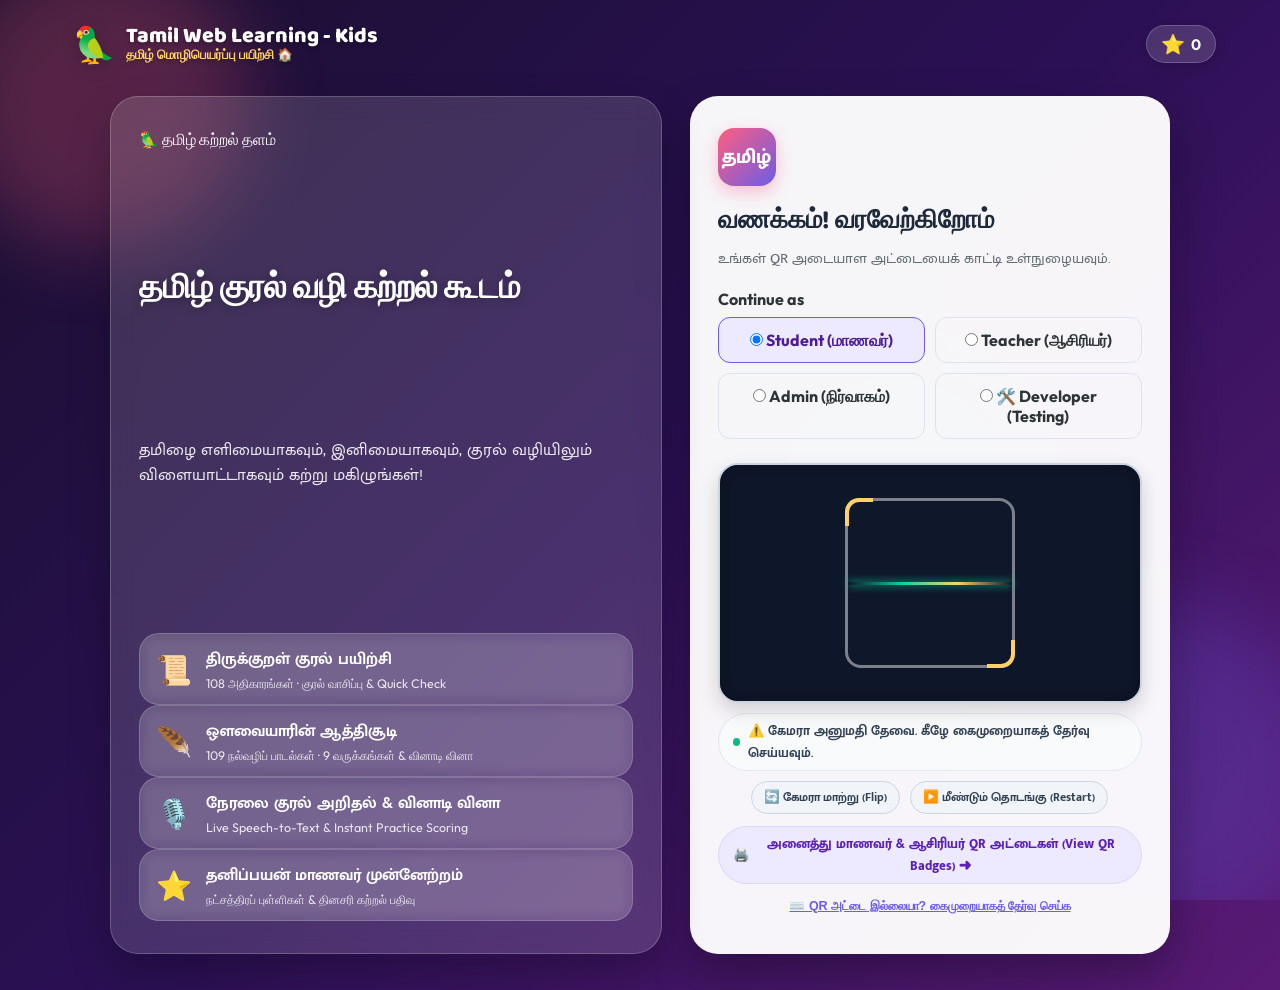
==== commit 5f8542a3: "Remove Pasalam chatbot and Speak & Read Aloud instruction" ====
--- a/index.html
+++ b/index.html
@@ -617,14 +617,6 @@
           <p class="rc-meaning-en" id="rc-meaning-en">Read the lesson</p>
           <p class="rc-translit" id="rc-translit">Paadam padi</p>
 
-          <!-- Voice Reading Prompt (Speech-to-Score, No Options) -->
-          <div class="rc-voice-reading-instruction-card">
-            <span class="rc-vri-icon">🎙️</span>
-            <div class="rc-vri-text">
-              <strong>குரல் வாசிப்புப் பயிற்சி (Speak & Read Aloud):</strong> 'வாசிக்கத் தொடங்கு' பொத்தானை அழுத்தி, மேலே உள்ள தமிழ்ச் சொற்களை சத்தமாக வாசிக்கவும்! முழு மதிப்பெண் பெற பேசவும்.
-            </div>
-          </div>
-
           <div class="rc-actions">
             <button class="listen-ta-btn" id="listen-rc-btn">🔊 கேளுங்கள்</button>
             <button class="rc-mic-btn" id="rc-mic-btn">🎙️ வாசிக்கத் தொடங்கு</button>
@@ -1486,15 +1478,6 @@
       </div>
     </div>
   </div>
-
-  <button class="chat-fab" id="chat-fab" aria-label="Open Tamil voice friend" title="தமிழ் பேசும் நண்பர்">💬<span>பேசலாம்</span></button>
-  <section class="chat-panel" id="chat-panel" aria-label="Tamil voice conversation" aria-hidden="true">
-    <header class="chat-header"><div><strong>அரும்பு நண்பன்</strong><small>உங்கள் தமிழ் பேசும் நண்பன்</small></div><button id="close-chat-btn" aria-label="Close chat">×</button></header>
-    <div class="chat-messages" id="chat-messages" aria-live="polite"></div>
-    <div class="chat-status" id="chat-status">🎙️ பேசத் தயாராக இருக்கிறேன்</div>
-    <div class="chat-compose"><input id="chat-input" lang="ta" placeholder="தமிழில் எழுதுங்கள்…"><button id="chat-send-btn" aria-label="Send message">➤</button><button id="chat-mic-btn" aria-label="Speak in Tamil">🎙️</button></div>
-    <p class="chat-note">உங்கள் குரல் இந்த உலாவியிலேயே செயலாக்கப்படுகிறது.</p>
-  </section>
 
   <!-- Application Scripts -->
   <script src="js/lib/jsqr.min.js"></script>
@@ -1516,7 +1499,6 @@
   <script src="js/thirukkural.js?v=20261004-qr-v2"></script>
   <script src="js/aathichudi.js?v=20261004-qr-v2"></script>
   <script src="js/reading-club.js?v=20261004-qr-v2"></script>
-  <script src="js/chat-agent.js?v=20261004-qr-v2"></script>
   <script src="js/app.js?v=20261004-qr-v2"></script>
 </body>
 </html>
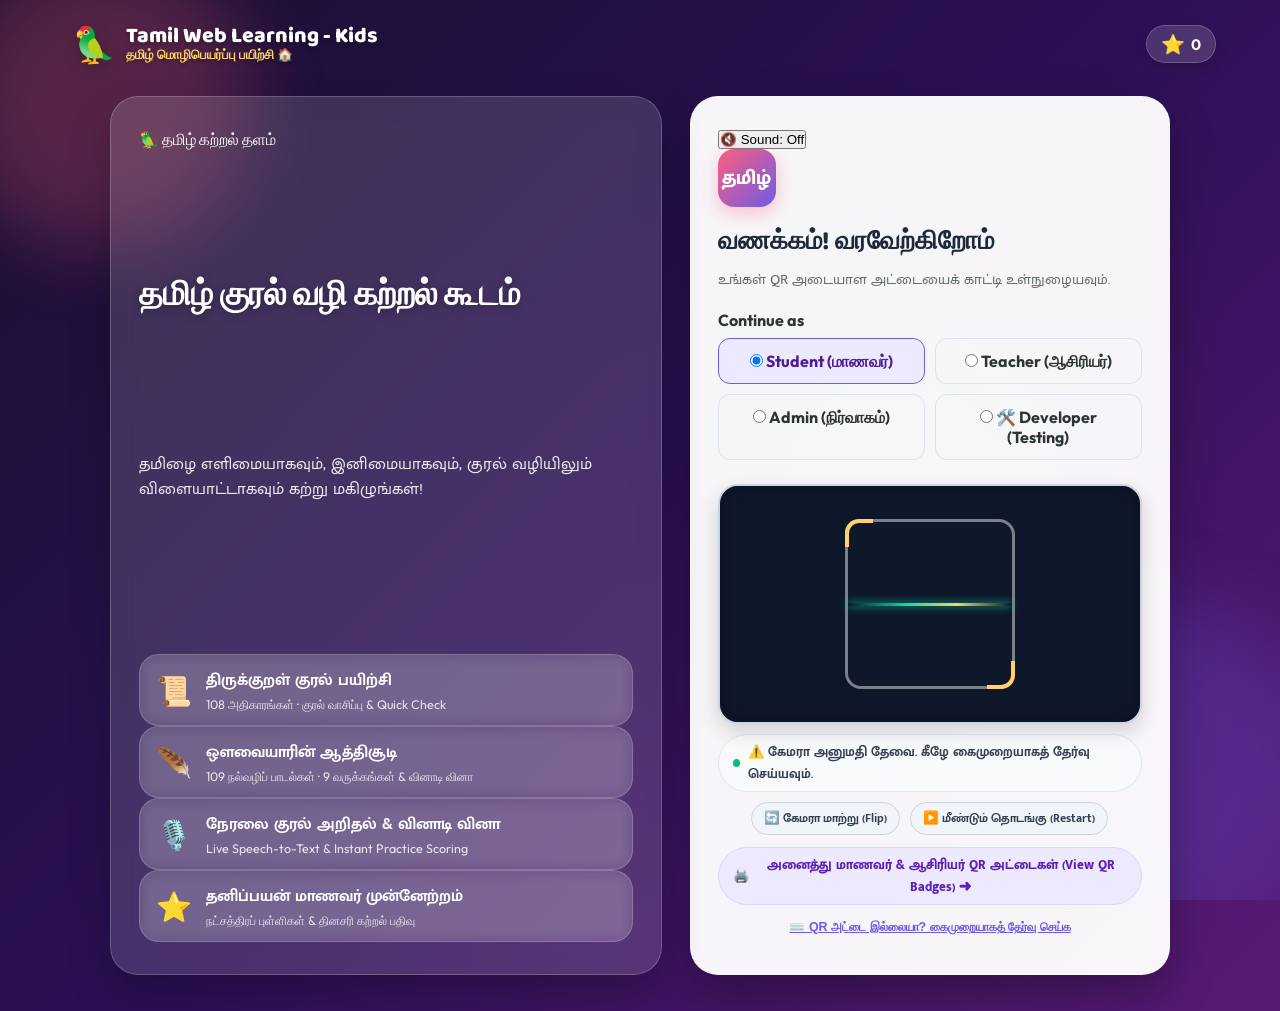
==== commit 4a53967c: "Add sound toggle to login screen" ====
--- a/index.html
+++ b/index.html
@@ -87,6 +87,9 @@
 
         <!-- Right Side: Neat Login Form Card with Camera QR Scanner -->
         <main class="login-card">
+          <div class="login-sound-control">
+            <button type="button" id="login-sound-toggle" class="login-sound-toggle" aria-pressed="false" aria-label="Enable sound effects">🔇 Sound: Off</button>
+          </div>
           <div class="login-mark">தமிழ்</div>
           <h2 class="login-card-title">வணக்கம்! வரவேற்கிறோம்</h2>
           <p class="login-card-sub" id="login-card-sub">உங்கள் QR அடையாள அட்டையைக் காட்டி உள்நுழையவும்.</p>
@@ -1494,11 +1497,11 @@
   <script src="js/voice_recorder.js?v=20261004-qr-v2"></script>
   <script src="js/sentences.js?v=20261004-qr-v2"></script>
   <script src="js/matcher.js?v=20261004-qr-v2"></script>
-  <script src="js/audio.js?v=20261004-qr-v2"></script>
+  <script src="js/audio.js?v=20261026-sound-toggle-v1"></script>
   <script src="js/speech.js?v=20261004-qr-v2"></script>
   <script src="js/thirukkural.js?v=20261004-qr-v2"></script>
   <script src="js/aathichudi.js?v=20261004-qr-v2"></script>
   <script src="js/reading-club.js?v=20261004-qr-v2"></script>
-  <script src="js/app.js?v=20261004-qr-v2"></script>
+  <script src="js/app.js?v=20261026-sound-toggle-v1"></script>
 </body>
 </html>
--- a/css/style.css
+++ b/css/style.css
@@ -1099,26 +1099,6 @@
 .kural-manual-box input:focus, .aathichudi-manual-box input:focus { border-color: var(--secondary); }
 .kural-manual-box button, .aathichudi-manual-box button { background: #334155; color: white; border: 0; border-radius: var(--radius-sm); padding: 8px 14px; font-weight: 700; cursor: pointer; font-family: var(--font-tamil); }
 
-
-/* Floating Tamil conversation companion */
-.chat-fab { position: fixed; z-index: 1001; right: 22px; bottom: 22px; border: 0; border-radius: var(--radius-full); padding: 12px 16px; background: linear-gradient(135deg, #06d6a0, #118ab2); color: white; box-shadow: 0 12px 28px rgba(0,0,0,.35); font-weight: 800; cursor: pointer; display: flex; align-items: center; gap: 6px; font-family: var(--font-tamil); font-size: 1rem; }
-.chat-fab:first-letter { font-size: 1.35rem; }
-.chat-panel { display: none; position: fixed; z-index: 1002; inset: 0; overflow: hidden; background: #f8fafc; color: var(--text-dark); }
-.chat-panel.open { display: flex; flex-direction: column; animation: chatPop .22s ease-out; }
-@keyframes chatPop { from { opacity: 0; transform: scale(.98); } to { opacity: 1; transform: none; } }
-.chat-header { padding: 13px 16px; background: linear-gradient(135deg, var(--secondary), var(--primary)); color: white; display: flex; justify-content: space-between; align-items: center; font-family: var(--font-tamil); }
-.chat-header small { display: block; font-family: var(--font-main); font-size: .7rem; opacity: .85; }
-.chat-header button { background: transparent; color: white; border: 0; font-size: 1.8rem; cursor: pointer; }
-.chat-messages { flex: 1; overflow-y: auto; padding: 20px max(18px, calc((100vw - 720px) / 2)); background: #f8fafc; display: flex; flex-direction: column; gap: 12px; }
-.chat-bubble { max-width: 86%; padding: 9px 12px; border-radius: 15px; font-family: var(--font-tamil); line-height: 1.4; font-size: .96rem; }
-.chat-bubble.bot { align-self: flex-start; background: #ede9fe; color: #3b1767; border-bottom-left-radius: 4px; }
-.chat-bubble.child { align-self: flex-end; background: #d1fae5; color: #064e3b; border-bottom-right-radius: 4px; }
-.chat-status { padding: 7px max(13px, calc((100vw - 720px) / 2)); color: #475569; font-size: .78rem; background: #fff; }
-.chat-compose { display: flex; gap: 6px; padding: 12px max(14px, calc((100vw - 720px) / 2)); border-top: 1px solid #e2e8f0; }
-.chat-compose input { min-width: 0; flex: 1; padding: 9px 10px; border: 1px solid #cbd5e1; border-radius: var(--radius-full); font-family: var(--font-tamil); outline-color: var(--secondary); }
-.chat-compose button { border: 0; color: white; background: var(--secondary); width: 38px; border-radius: 50%; cursor: pointer; }
-.chat-compose #chat-mic-btn { background: var(--primary); }
-.chat-note { margin: 0; padding: 0 12px 12px; font-size: .68rem; color: #64748b; text-align: center; }
 
 .grade-card {
   background: var(--card-bg);
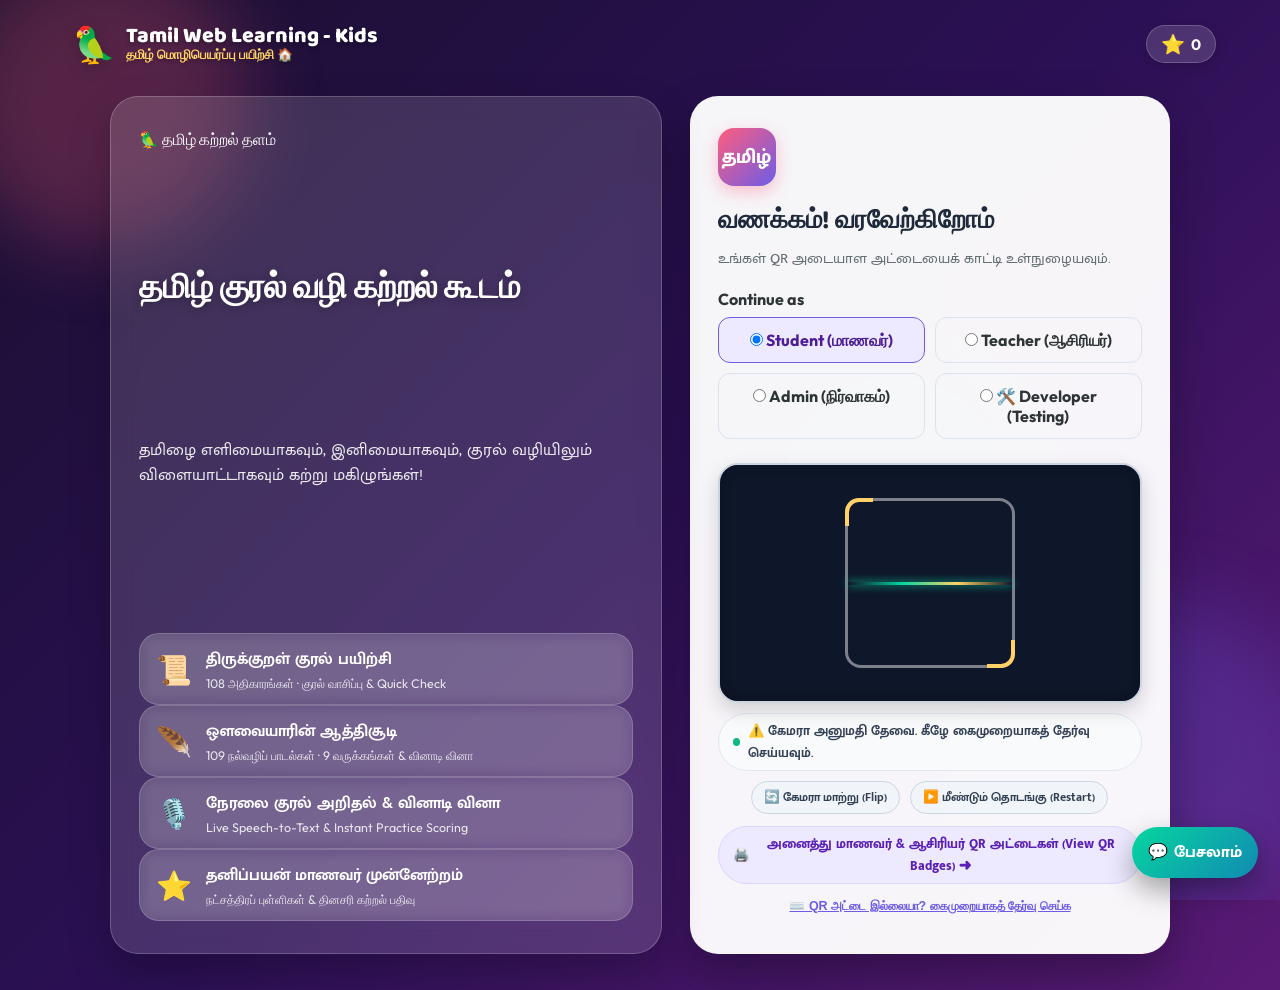
==== commit 7c388081: "Focus Reading Club on Stage 2 Week 5 Co-authored-by: Copilot <223556219+Copilot@users.noreply.github" ====
--- a/index.html
+++ b/index.html
@@ -9,8 +9,7 @@
   <meta name="theme-color" content="#2B1055">
 
   <!-- CSS Stylesheet -->
-  <link rel="stylesheet" href="css/style.css?v=20261004-tts-v5">
-
+  <link rel="stylesheet" href="css/style.css?v=20261101-week5-v1">
   <!-- Favicon -->
   <link rel="icon" href="data:image/svg+xml,<svg xmlns=%22http://www.w3.org/2000/svg%22 viewBox=%220 0 100 100%22><text y=%22.9em%22 font-size=%2290%22>🦜</text></svg>">
 </head>
@@ -87,9 +86,6 @@
 
         <!-- Right Side: Neat Login Form Card with Camera QR Scanner -->
         <main class="login-card">
-          <div class="login-sound-control">
-            <button type="button" id="login-sound-toggle" class="login-sound-toggle" aria-pressed="false" aria-label="Enable sound effects">🔇 Sound: Off</button>
-          </div>
           <div class="login-mark">தமிழ்</div>
           <h2 class="login-card-title">வணக்கம்! வரவேற்கிறோம்</h2>
           <p class="login-card-sub" id="login-card-sub">உங்கள் QR அடையாள அட்டையைக் காட்டி உள்நுழையவும்.</p>
@@ -510,8 +506,8 @@
           <div class="rc-pdf-label-group">
             <span class="rc-pdf-icon">📑</span>
             <div>
-              <label for="rc-pdf-select" class="rc-pdf-title">பயில வேண்டிய PDF பாடம் (Select PDF / Lesson to Study):</label>
-              <div class="rc-pdf-sub-text">நீங்கள் படிக்க விரும்பும் PDF பாடத்தைத் தேர்ந்தெடுக்கவும்</div>
+              <span class="rc-pdf-title">இந்த வார வாசிப்பு (This Week's Reading)</span>
+              <div class="rc-pdf-sub-text">Stage 2 · Week 5 · 7 வாசிப்புப் பிரிவுகள்</div>
             </div>
           </div>
           <div class="rc-pdf-actions-wrap">
@@ -521,26 +517,17 @@
           </div>
         </div>
 
-        <div class="rc-pdf-dropdown-row">
-          <select id="rc-pdf-select" class="rc-pdf-select-field">
-
-            <option value="pdf-stage2-simple">📕 Stage 2 - எளிய நிலை (Stage2_Simple.pdf)</option>
-            <option value="pdf-stage2-intermediate">📗 Stage 2 - நடுத்தர நிலை (Stage2_Intermediate.pdf)</option>
-            <option value="pdf-stage2-complex">📘 Stage 2 - உயர் நிலை (Stage2_Complex.pdf)</option>
-            <option value="pdf-stage2-assign3">📙 Stage 2 - ஒப்படைப்பு 3 (Stage 2-Assignment 3.pdf)</option>
-            <option value="pdf-stage2-activity">📓 Stage 2 - செயல்பாட்டுப் பகுதி (Stage2_Activity part.pdf)</option>
-          </select>
-        </div>
+        <div id="rc-pdf-load-error" role="alert" hidden></div>
 
         <!-- Active PDF Unit Progress Bar (Shown when a PDF is selected) -->
         <div class="rc-unit-progress-container" id="rc-unit-progress-bar-wrap" style="display: none;">
           <div class="rc-unit-progress-header">
-            <span class="rc-unit-title" id="rc-unit-pdf-title">Stage2_Simple.pdf</span>
-            <span class="rc-unit-step-label" id="rc-unit-step-count">வினா 1 / 14</span>
+            <span class="rc-unit-title" id="rc-unit-pdf-title">Reading-Stage2-Week5_Upd.pdf</span>
+            <span class="rc-unit-step-label" id="rc-unit-step-count">வினா 1 / 67</span>
             <span class="rc-unit-score-badge" id="rc-unit-score-badge">⭐ 0 நட்சத்திரங்கள்</span>
           </div>
           <div class="rc-unit-track">
-            <div class="rc-unit-bar" id="rc-unit-progress-bar" style="width: 7%;"></div>
+            <div class="rc-unit-bar" id="rc-unit-progress-bar" style="width: 1%;"></div>
           </div>
         </div>
 
@@ -620,6 +607,14 @@
           <p class="rc-meaning-en" id="rc-meaning-en">Read the lesson</p>
           <p class="rc-translit" id="rc-translit">Paadam padi</p>
 
+          <!-- Voice Reading Prompt (Speech-to-Score, No Options) -->
+          <div class="rc-voice-reading-instruction-card">
+            <span class="rc-vri-icon">🎙️</span>
+            <div class="rc-vri-text">
+              <strong>குரல் வாசிப்புப் பயிற்சி (Speak & Read Aloud):</strong> 'வாசிக்கத் தொடங்கு' பொத்தானை அழுத்தி, மேலே உள்ள தமிழ்ச் சொற்களை சத்தமாக வாசிக்கவும்! முழு மதிப்பெண் பெற பேசவும்.
+            </div>
+          </div>
+
           <div class="rc-actions">
             <button class="listen-ta-btn" id="listen-rc-btn">🔊 கேளுங்கள்</button>
             <button class="rc-mic-btn" id="rc-mic-btn">🎙️ வாசிக்கத் தொடங்கு</button>
@@ -649,7 +644,7 @@
           <p class="completed-sub" id="rc-completed-pdf-name">நீங்கள் இந்த PDF பாடத்தின் அனைத்து வினாக்களையும் வெற்றிகரமாக முடித்துவிட்டீர்கள்!</p>
           <div class="completed-stats-row">
             <div class="completed-stat-box">
-              <span class="stat-big-val" id="rc-completed-count">14 / 14</span>
+              <span class="stat-big-val" id="rc-completed-count">0 / 67</span>
               <span class="stat-small-lbl">முடித்த வினாக்கள்</span>
             </div>
             <div class="completed-stat-box">
@@ -1157,7 +1152,7 @@
                 <button type="button" class="btn-publish-all" id="teacher-publish-btn">
                   🚀 வாசிப்பு மன்றத்தில் வெளியிடு (Publish to Reading Club for All Students)
                 </button>
-                <button type="button" class="btn-cancel-preview" id="teacher-cancel-preview-btn">பதிவேற்றத்தை ரத்து செய்து கோப்பை அகற்று (Discard Upload)</button>
+                <button type="button" class="btn-cancel-preview" id="teacher-cancel-preview-btn">ரத்து செய்க (Cancel)</button>
               </div>
             </div>
 
@@ -1482,6 +1477,15 @@
     </div>
   </div>
 
+  <button class="chat-fab" id="chat-fab" aria-label="Open Tamil voice friend" title="தமிழ் பேசும் நண்பர்">💬<span>பேசலாம்</span></button>
+  <section class="chat-panel" id="chat-panel" aria-label="Tamil voice conversation" aria-hidden="true">
+    <header class="chat-header"><div><strong>அரும்பு நண்பன்</strong><small>உங்கள் தமிழ் பேசும் நண்பன்</small></div><button id="close-chat-btn" aria-label="Close chat">×</button></header>
+    <div class="chat-messages" id="chat-messages" aria-live="polite"></div>
+    <div class="chat-status" id="chat-status">🎙️ பேசத் தயாராக இருக்கிறேன்</div>
+    <div class="chat-compose"><input id="chat-input" lang="ta" placeholder="தமிழில் எழுதுங்கள்…"><button id="chat-send-btn" aria-label="Send message">➤</button><button id="chat-mic-btn" aria-label="Speak in Tamil">🎙️</button></div>
+    <p class="chat-note">உங்கள் குரல் இந்த உலாவியிலேயே செயலாக்கப்படுகிறது.</p>
+  </section>
+
   <!-- Application Scripts -->
   <script src="js/lib/jsqr.min.js"></script>
   <script src="js/lib/qrcode.min.js"></script>
@@ -1497,11 +1501,12 @@
   <script src="js/voice_recorder.js?v=20261004-qr-v2"></script>
   <script src="js/sentences.js?v=20261004-qr-v2"></script>
   <script src="js/matcher.js?v=20261004-qr-v2"></script>
-  <script src="js/audio.js?v=20261026-sound-toggle-v1"></script>
+  <script src="js/audio.js?v=20261004-qr-v2"></script>
   <script src="js/speech.js?v=20261004-qr-v2"></script>
   <script src="js/thirukkural.js?v=20261004-qr-v2"></script>
   <script src="js/aathichudi.js?v=20261004-qr-v2"></script>
-  <script src="js/reading-club.js?v=20261004-qr-v2"></script>
-  <script src="js/app.js?v=20261026-sound-toggle-v1"></script>
+  <script src="js/reading-club.js?v=20261101-week5-v2"></script>
+  <script src="js/chat-agent.js?v=20261004-qr-v2"></script>
+  <script src="js/app.js?v=20261004-qr-v2"></script>
 </body>
 </html>
--- a/css/style.css
+++ b/css/style.css
@@ -1099,6 +1099,26 @@
 .kural-manual-box input:focus, .aathichudi-manual-box input:focus { border-color: var(--secondary); }
 .kural-manual-box button, .aathichudi-manual-box button { background: #334155; color: white; border: 0; border-radius: var(--radius-sm); padding: 8px 14px; font-weight: 700; cursor: pointer; font-family: var(--font-tamil); }
 
+
+/* Floating Tamil conversation companion */
+.chat-fab { position: fixed; z-index: 1001; right: 22px; bottom: 22px; border: 0; border-radius: var(--radius-full); padding: 12px 16px; background: linear-gradient(135deg, #06d6a0, #118ab2); color: white; box-shadow: 0 12px 28px rgba(0,0,0,.35); font-weight: 800; cursor: pointer; display: flex; align-items: center; gap: 6px; font-family: var(--font-tamil); font-size: 1rem; }
+.chat-fab:first-letter { font-size: 1.35rem; }
+.chat-panel { display: none; position: fixed; z-index: 1002; inset: 0; overflow: hidden; background: #f8fafc; color: var(--text-dark); }
+.chat-panel.open { display: flex; flex-direction: column; animation: chatPop .22s ease-out; }
+@keyframes chatPop { from { opacity: 0; transform: scale(.98); } to { opacity: 1; transform: none; } }
+.chat-header { padding: 13px 16px; background: linear-gradient(135deg, var(--secondary), var(--primary)); color: white; display: flex; justify-content: space-between; align-items: center; font-family: var(--font-tamil); }
+.chat-header small { display: block; font-family: var(--font-main); font-size: .7rem; opacity: .85; }
+.chat-header button { background: transparent; color: white; border: 0; font-size: 1.8rem; cursor: pointer; }
+.chat-messages { flex: 1; overflow-y: auto; padding: 20px max(18px, calc((100vw - 720px) / 2)); background: #f8fafc; display: flex; flex-direction: column; gap: 12px; }
+.chat-bubble { max-width: 86%; padding: 9px 12px; border-radius: 15px; font-family: var(--font-tamil); line-height: 1.4; font-size: .96rem; }
+.chat-bubble.bot { align-self: flex-start; background: #ede9fe; color: #3b1767; border-bottom-left-radius: 4px; }
+.chat-bubble.child { align-self: flex-end; background: #d1fae5; color: #064e3b; border-bottom-right-radius: 4px; }
+.chat-status { padding: 7px max(13px, calc((100vw - 720px) / 2)); color: #475569; font-size: .78rem; background: #fff; }
+.chat-compose { display: flex; gap: 6px; padding: 12px max(14px, calc((100vw - 720px) / 2)); border-top: 1px solid #e2e8f0; }
+.chat-compose input { min-width: 0; flex: 1; padding: 9px 10px; border: 1px solid #cbd5e1; border-radius: var(--radius-full); font-family: var(--font-tamil); outline-color: var(--secondary); }
+.chat-compose button { border: 0; color: white; background: var(--secondary); width: 38px; border-radius: 50%; cursor: pointer; }
+.chat-compose #chat-mic-btn { background: var(--primary); }
+.chat-note { margin: 0; padding: 0 12px 12px; font-size: .68rem; color: #64748b; text-align: center; }
 
 .grade-card {
   background: var(--card-bg);
@@ -3339,15 +3359,13 @@
 }
 
 .rc-pdf-sections-bar {
-  display: flex;
+  display: grid;
+  grid-template-columns: repeat(auto-fit, minmax(140px, 1fr));
   gap: 6px;
-  overflow-x: auto;
-  padding-bottom: 4px;
-  scrollbar-width: thin;
 }
 
 .rc-section-pill {
-  white-space: nowrap;
+  white-space: normal;
   padding: 5px 12px;
   border-radius: var(--radius-full);
   border: 1px solid #BFDBFE;
@@ -3360,7 +3378,10 @@
   transition: all 0.2s ease;
   display: inline-flex;
   align-items: center;
+  justify-content: center;
+  text-align: center;
   gap: 5px;
+  line-height: 1.35;
 }
 
 .rc-section-pill:hover {
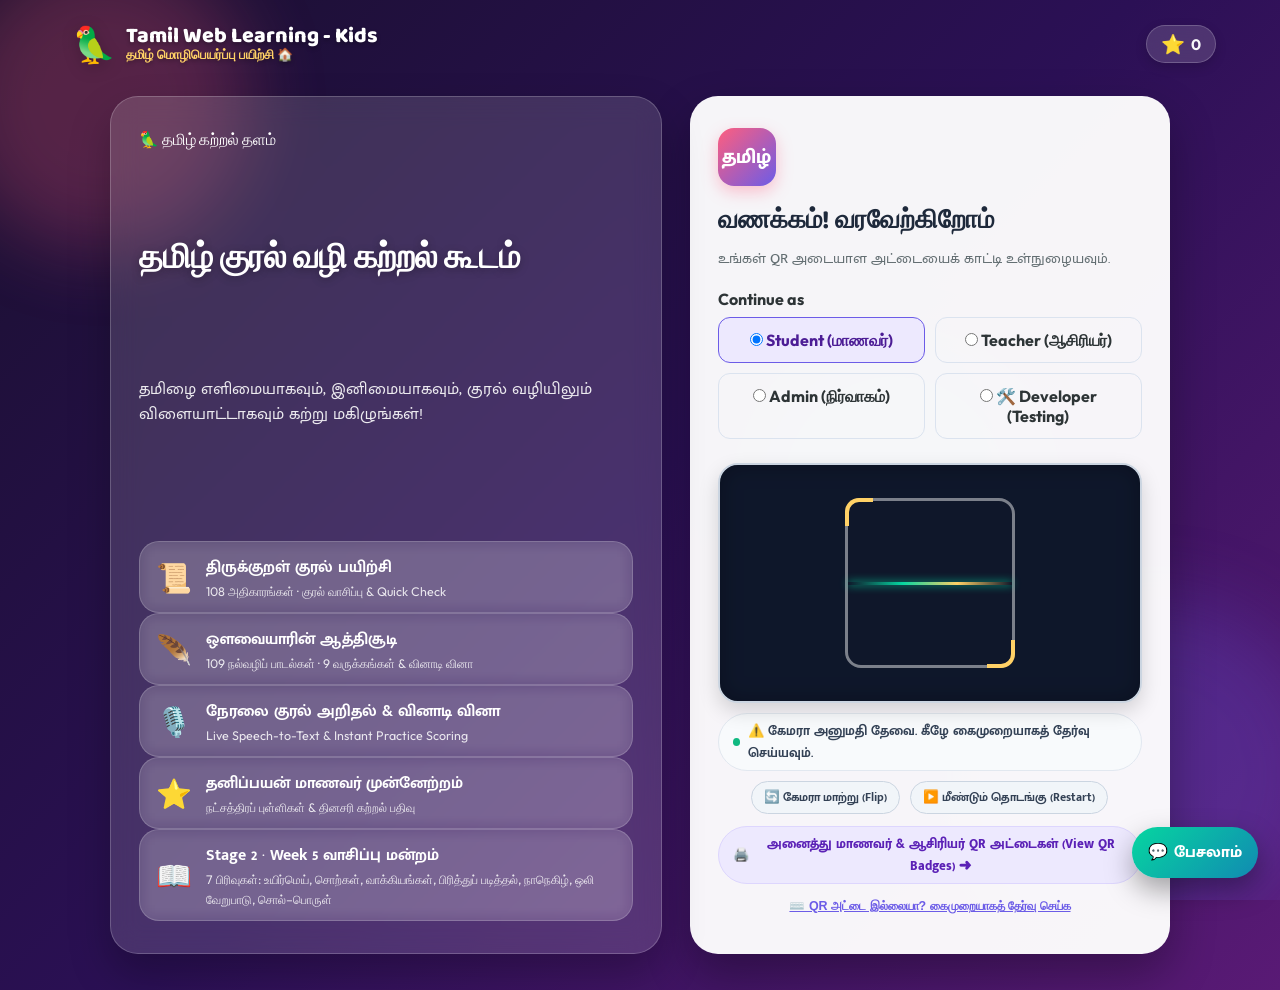
==== commit e784f5c4: "Show Week 5 reading sections and clear login defaults Co-authored-by: Copilot <223556219+Copilot@use" ====
--- a/index.html
+++ b/index.html
@@ -9,7 +9,7 @@
   <meta name="theme-color" content="#2B1055">
 
   <!-- CSS Stylesheet -->
-  <link rel="stylesheet" href="css/style.css?v=20261101-week5-v1">
+  <link rel="stylesheet" href="css/style.css?v=20261101-navigation-v1">
   <!-- Favicon -->
   <link rel="icon" href="data:image/svg+xml,<svg xmlns=%22http://www.w3.org/2000/svg%22 viewBox=%220 0 100 100%22><text y=%22.9em%22 font-size=%2290%22>🦜</text></svg>">
 </head>
@@ -79,6 +79,13 @@
               <div>
                 <strong>தனிப்பயன் மாணவர் முன்னேற்றம்</strong>
                 <small>நட்சத்திரப் புள்ளிகள் & தினசரி கற்றல் பதிவு</small>
+              </div>
+            </div>
+            <div class="hero-feature-item">
+              <span class="feature-icon">📖</span>
+              <div>
+                <strong>Stage 2 · Week 5 வாசிப்பு மன்றம்</strong>
+                <small>7 பிரிவுகள்: உயிர்மெய், சொற்கள், வாக்கியங்கள், பிரித்துப் படித்தல், நாநெகிழ், ஒலி வேறுபாடு, சொல்–பொருள்</small>
               </div>
             </div>
           </div>
@@ -157,9 +164,9 @@
           <div id="teacher-login-panel" hidden>
             <form id="teacher-login-form">
               <label for="teacher-username">ஆசிரியர் பயனர்பெயர் (Username)</label>
-              <input type="text" id="teacher-username" placeholder="teacher" value="teacher" required autocomplete="username">
+              <input type="text" id="teacher-username" placeholder="பயனர்பெயரை உள்ளிடவும்" required autocomplete="username">
               <label for="teacher-password">கடவுச்சொல் (Password)</label>
-              <input type="password" id="teacher-password" placeholder="TBTA_teacher" value="TBTA_teacher" required autocomplete="current-password">
+              <input type="password" id="teacher-password" placeholder="கடவுச்சொல்லை உள்ளிடவும்" required autocomplete="current-password">
               <p class="login-message" id="teacher-login-message" aria-live="polite"></p>
               <button class="login-continue" id="teacher-continue-btn" type="submit">ஆசிரியர் உள்நுழைவு (Sign In as Teacher) 🚀</button>
             </form>
@@ -173,13 +180,13 @@
             </div>
           </div>
 
-          <!-- Admin Login Panel with Credentials (admin / TBTA_admin) -->
+          <!-- Admin Login Panel -->
           <div id="admin-login-panel" hidden>
             <form id="admin-login-form">
               <label for="admin-username">பயனர்பெயர் (Username)</label>
-              <input type="text" id="admin-username" placeholder="Enter username (admin)" value="admin" required autocomplete="username">
+              <input type="text" id="admin-username" placeholder="Enter username" required autocomplete="username">
               <label for="admin-password">கடவுச்சொல் (Password)</label>
-              <input type="password" id="admin-password" placeholder="Enter password (TBTA_admin)" value="TBTA_admin" required autocomplete="current-password">
+              <input type="password" id="admin-password" placeholder="Enter password" required autocomplete="current-password">
               <p class="login-message" id="admin-login-message" aria-live="polite"></p>
               <button class="login-continue" id="admin-continue-btn" type="submit">நிர்வாக உள்நுழைவு (Sign In as Admin) 🚀</button>
             </form>
@@ -539,6 +546,11 @@
           </div>
           <div class="rc-pdf-sections-bar" id="rc-pdf-sections-bar">
             <!-- Dynamically populated section buttons -->
+          </div>
+          <div class="rc-question-jump">
+            <label for="rc-question-select">வினாவை நேரடியாகத் தேர்ந்தெடுக்கவும்</label>
+            <select id="rc-question-select" aria-label="Select a reading question"></select>
+            <small class="rc-question-jump-help">வினாவைத் தேர்ந்தெடுக்கலாம் அல்லது “அடுத்த வினா” மூலம் தவிர்க்கலாம். 4, 6, 7-ஆம் பிரிவுகளில் சற்றே ஒத்த உச்சரிப்பும் ஏற்கப்படும்.</small>
           </div>
         </div>
       </div>
@@ -1039,26 +1051,57 @@
               </div>
             </div>
 
-            <!-- Student Roster Table -->
-            <div class="staff-table-container">
-              <table class="staff-progress-table">
-                <thead>
-                  <tr>
-                    <th>மாணவர் பெயர் (Student)</th>
-                    <th>வகுப்பு (Grade)</th>
-                    <th>வாசிப்பு மன்றம் (Reading Club)</th>
-                    <th>சராசரி துல்லியம் (Avg Score)</th>
-                    <th>வினாடி வினா (Quiz)</th>
-                    <th>நட்சத்திரங்கள் (Stars)</th>
-                    <th>கடைசி செயல்பாடு (Last Active)</th>
-                    <th>முழு விவரம் (Details)</th>
-                  </tr>
-                </thead>
-                <tbody id="teacher-students-tbody">
-                  <!-- Populated by renderStudentProgressTable -->
-                </tbody>
-              </table>
-            </div>
+              <div class="staff-view-tabs teacher-progress-tabs" id="teacher-progress-tabs">
+                <button class="staff-tab-btn active" data-tab="week5" aria-selected="true">
+                  <span>📖</span> வாசிப்பு மன்றம் · 7 பிரிவுகள்
+                </button>
+                <button class="staff-tab-btn" data-tab="other" aria-selected="false">
+                  <span>📚</span> மற்ற கற்றல் செயல்பாடுகள்
+                </button>
+              </div>
+
+              <div class="staff-tab-content active" id="teacher-progress-tab-week5">
+                <p class="card-section-subtitle">ஒவ்வொரு மாணவரின் Stage 2 Week 5 வாசிப்பு முன்னேற்றம் பிரிவு வாரியாக.</p>
+                <div class="staff-table-container">
+                  <table class="staff-progress-table teacher-section-progress-table">
+                    <thead>
+                      <tr>
+                        <th>மாணவர்</th>
+                        <th>வகுப்பு</th>
+                        <th>1 · எழுத்துகள்</th>
+                        <th>2 · சொற்கள்</th>
+                        <th>3 · வாக்கியங்கள்</th>
+                        <th>4 · சொல் பிரித்தல்</th>
+                        <th>5 · நாநெகிழ்</th>
+                        <th>6 · ஒலி வேறுபாடு</th>
+                        <th>7 · சொல் பொருள்</th>
+                        <th>விவரம்</th>
+                      </tr>
+                    </thead>
+                    <tbody id="teacher-week5-students-tbody"></tbody>
+                  </table>
+                </div>
+              </div>
+
+              <div class="staff-tab-content" id="teacher-progress-tab-other" style="display: none;">
+                <p class="card-section-subtitle">Reading Club அல்லாத பாடங்கள் மற்றும் பயிற்சிகளின் முன்னேற்றம்.</p>
+                <div class="staff-table-container">
+                  <table class="staff-progress-table">
+                    <thead>
+                      <tr>
+                        <th>மாணவர்</th>
+                        <th>வகுப்பு</th>
+                        <th>செயல்பாடுகள்</th>
+                        <th>சராசரி மதிப்பெண்</th>
+                        <th>நட்சத்திரங்கள்</th>
+                        <th>கடைசி செயல்பாடு</th>
+                        <th>விவரம்</th>
+                      </tr>
+                    </thead>
+                    <tbody id="teacher-other-students-tbody"></tbody>
+                  </table>
+                </div>
+              </div>
           </div>
         </div>
 
@@ -1505,8 +1548,8 @@
   <script src="js/speech.js?v=20261004-qr-v2"></script>
   <script src="js/thirukkural.js?v=20261004-qr-v2"></script>
   <script src="js/aathichudi.js?v=20261004-qr-v2"></script>
-  <script src="js/reading-club.js?v=20261101-week5-v2"></script>
+  <script src="js/reading-club.js?v=20261101-navigation-v2"></script>
   <script src="js/chat-agent.js?v=20261004-qr-v2"></script>
-  <script src="js/app.js?v=20261004-qr-v2"></script>
+  <script src="js/app.js?v=20261101-teacher-progress-v1"></script>
 </body>
 </html>
--- a/css/style.css
+++ b/css/style.css
@@ -2461,6 +2461,14 @@
   font-family: var(--font-tamil);
 }
 
+.teacher-section-progress-table {
+  min-width: 1080px;
+}
+
+.teacher-progress-tabs {
+  margin-bottom: 0;
+}
+
 .staff-progress-table thead {
   background: #F8FAFC;
   border-bottom: 2px solid #E2E8F0;
@@ -3364,6 +3372,40 @@
   gap: 6px;
 }
 
+.rc-question-jump {
+  display: grid;
+  grid-template-columns: minmax(150px, auto) minmax(0, 1fr);
+  align-items: center;
+  gap: 5px 10px;
+  margin-top: 2px;
+  font-family: var(--font-tamil);
+}
+
+.rc-question-jump label {
+  color: #1E40AF;
+  font-size: 0.82rem;
+  font-weight: 800;
+}
+
+.rc-question-jump select {
+  width: 100%;
+  min-width: 0;
+  padding: 7px 10px;
+  border: 1px solid #93C5FD;
+  border-radius: 8px;
+  background: #FFFFFF;
+  color: #1E3A8A;
+  font-family: var(--font-tamil);
+  font-size: 0.82rem;
+}
+
+.rc-question-jump-help {
+  grid-column: 1 / -1;
+  color: #475569;
+  font-size: 0.75rem;
+  line-height: 1.45;
+}
+
 .rc-section-pill {
   white-space: normal;
   padding: 5px 12px;
@@ -3382,6 +3424,16 @@
   text-align: center;
   gap: 5px;
   line-height: 1.35;
+}
+
+@media (max-width: 600px) {
+  .rc-question-jump {
+    grid-template-columns: minmax(0, 1fr);
+  }
+
+  .rc-question-jump-help {
+    grid-column: auto;
+  }
 }
 
 .rc-section-pill:hover {
